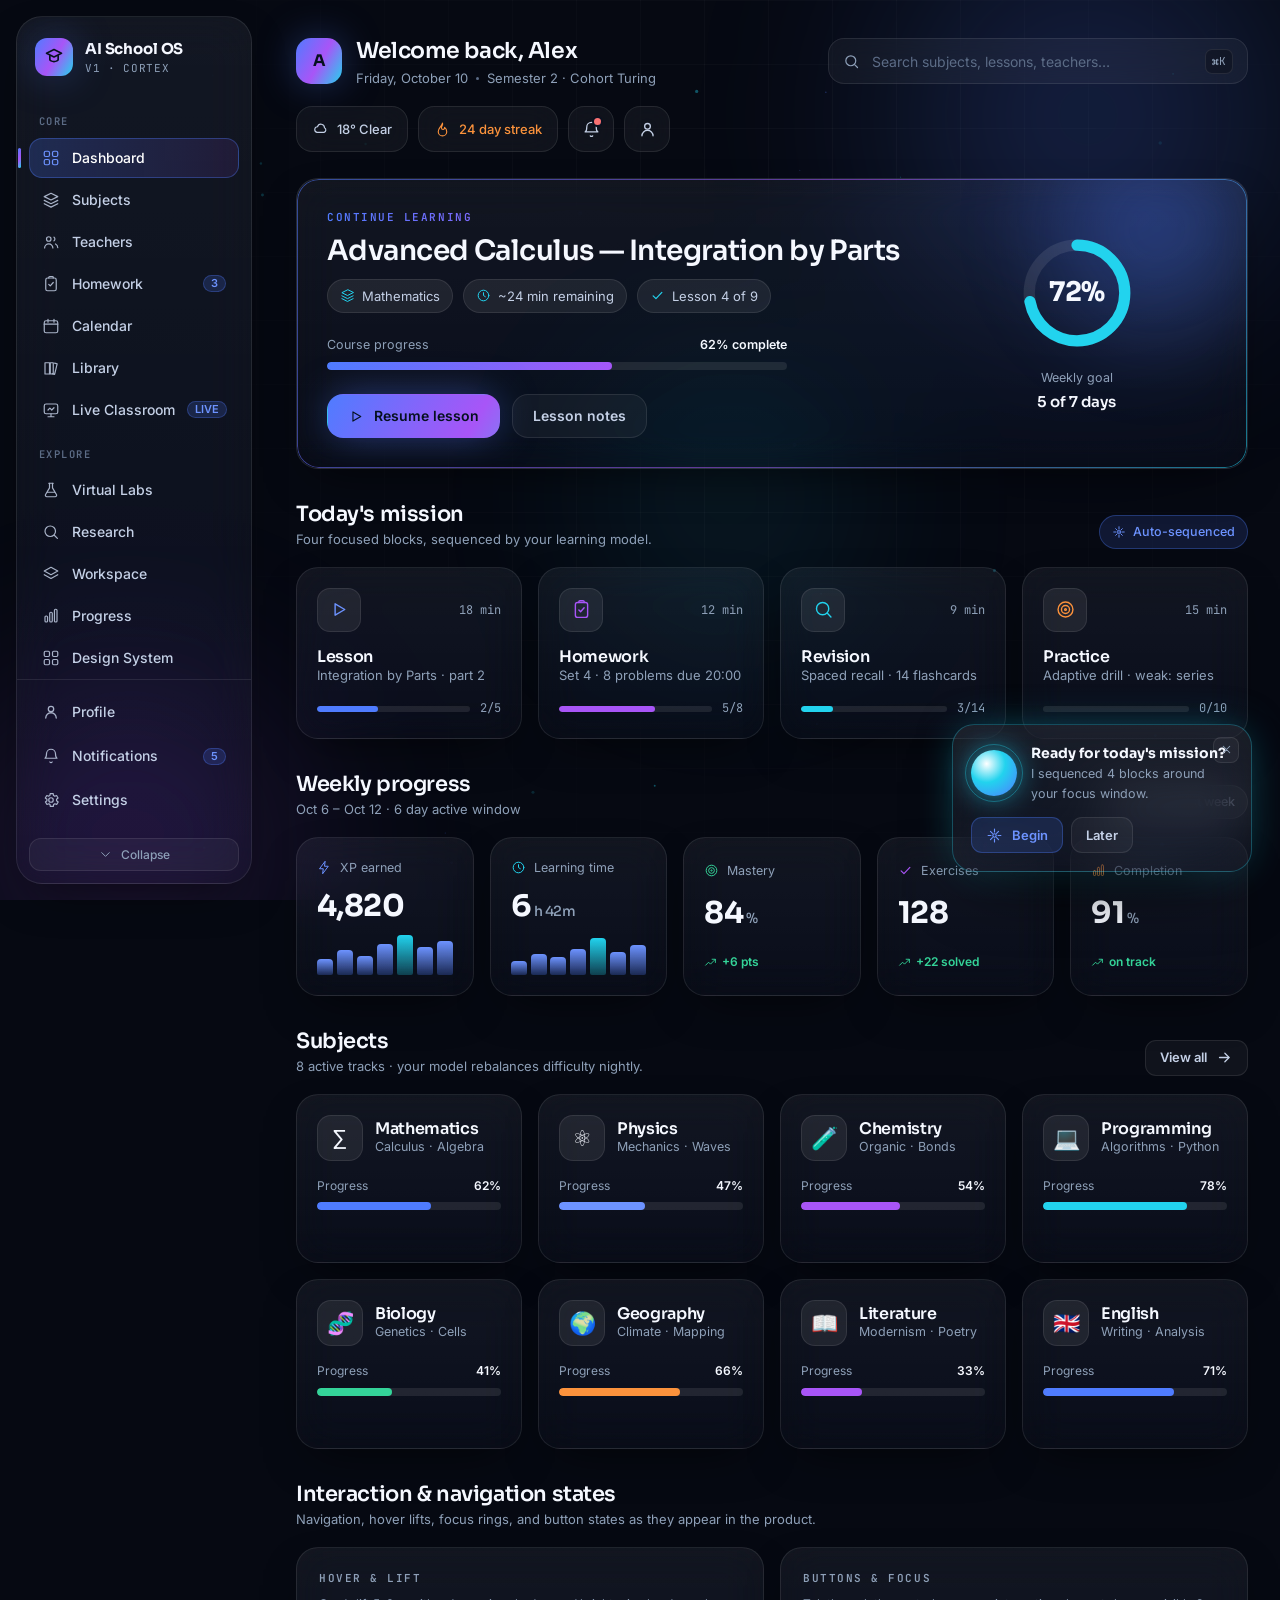
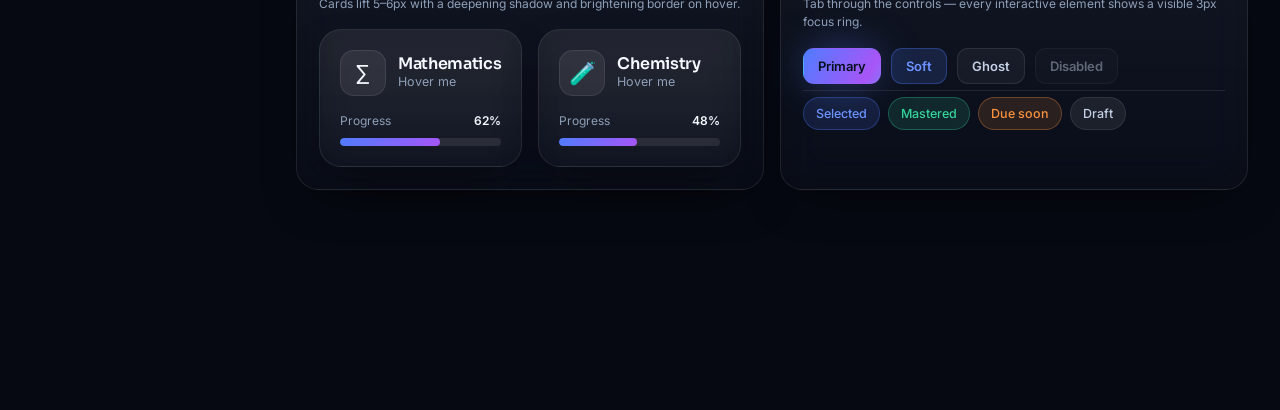
==== index.html @ 29e7c8a1 "Initial commit" ====
<!doctype html>
<html lang="en">
<head>
<meta charset="utf-8" />
<meta name="viewport" content="width=device-width, initial-scale=1, viewport-fit=cover" />
<title>AI School OS</title>
<meta name="description" content="AI School OS — an AI-native educational operating system. First-impression dashboard concept." />
<link rel="preconnect" href="https://fonts.googleapis.com" />
<link rel="preconnect" href="https://fonts.gstatic.com" crossorigin />
<link href="https://fonts.googleapis.com/css2?family=Sora:wght@300;400;500;600;700;800&family=Inter:wght@400;500;600;700&family=JetBrains+Mono:wght@500;600&display=swap" rel="stylesheet" />
<style>
/* ============================================================
   OD-LAYOUT-PRIMITIVES v1 — structure only: display, flex/grid, overflow, wrapping, ratio.
   Put this @layer first; product CSS outside the layer always wins.
   ============================================================ */
@layer od-layout {
  :where(.od-stack,.od-row,.od-row-top,.od-cluster,.od-grid,.od-field,.od-stat,.od-cell,.od-tile) > :where(*) { min-width: 0; }

  .od-stack   { display: flex; flex-direction: column; gap: var(--od-gap, 8px); }
  .od-row     { display: flex; align-items: center; gap: var(--od-gap, 8px); }
  .od-row-top { display: flex; align-items: flex-start; gap: var(--od-gap, 8px); }
  .od-cluster { display: flex; flex-wrap: wrap; align-items: center; gap: var(--od-gap, 8px); }
  .od-fill    { flex: 1 1 0; min-width: 0; }
  .od-fixed   { flex: none; }
  .od-grid    { display: grid; gap: var(--od-gap, 12px); grid-template-columns: repeat(var(--od-cols, 3), minmax(0, 1fr)); }

  .od-stat, .od-field, .od-cell { display: grid; gap: var(--od-gap, 2px); }
  :where(.od-stat,.od-field,.od-cell) > :where(*) { display: block; }
  .od-tile { display: grid; grid-template-rows: auto 1fr; }
  :where(.od-tile) > :where(*) { display: block; }

  .od-media { display: block; width: 100%; height: auto; aspect-ratio: var(--od-ratio, auto); }
  .od-media-cover { object-fit: cover; }

  .od-truncate { display: block; max-width: 100%; overflow: hidden; white-space: nowrap; text-overflow: ellipsis; }
  .od-clamp-2, .od-clamp-3 { display: -webkit-box; -webkit-box-orient: vertical; overflow: hidden; overflow-wrap: anywhere; }
  .od-clamp-2 { -webkit-line-clamp: 2; }
  .od-clamp-3 { -webkit-line-clamp: 3; }
  .od-lines-2 { min-height: calc(2 * 1.4em); }
  .od-nowrap  { white-space: nowrap; }
  .od-keep    { word-break: keep-all; overflow-wrap: anywhere; }

  .od-screen { display: grid; grid-template-rows: auto minmax(0, 1fr) auto; height: 100%; }
  .od-scroll { overflow-y: auto; overscroll-behavior: contain; min-height: 0; }

  .od-rail { display: flex; gap: var(--od-gap, 8px); overflow-x: auto; scroll-snap-type: x proximity; scrollbar-width: none;
             padding-inline: var(--od-rail-pad, 16px); scroll-padding-inline: var(--od-rail-pad, 16px); }
  .od-rail::-webkit-scrollbar { display: none; }
  :where(.od-rail) > :where(*) { flex: none; scroll-snap-align: start; }
  :where(.od-rail) > :where(:last-child) { margin-inline-end: var(--od-rail-pad, 16px); }

  .od-spacer { flex: none; visibility: hidden; pointer-events: none; }
  .od-touch  { min-width: 44px; min-height: 44px; }
}
/* /OD-LAYOUT-PRIMITIVES v1 */

/* ============================================================
   AI School OS — design tokens
   ============================================================ */
:root {
  --bg: #060912;
  --bg-2: #0a1120;
  --bg-3: #0e1730;

  --glass: rgba(255,255,255,0.045);
  --glass-2: rgba(255,255,255,0.07);
  --glass-3: rgba(255,255,255,0.10);
  --border: rgba(255,255,255,0.09);
  --border-strong: rgba(255,255,255,0.16);

  --primary: #4F7CFF;
  --primary-soft: #6D93FF;
  --secondary: #A855F7;
  --accent: #22D3EE;
  --success: #34D399;
  --warning: #FB923C;
  --danger: #F87171;

  --text: #F5F8FF;
  --fg-2: #C4D0E6;
  --muted: #8EA0B8;
  --faint: #5C6C86;

  --font-display: "Sora", "Inter", system-ui, sans-serif;
  --font-body: "Inter", system-ui, -apple-system, "Segoe UI", sans-serif;
  --font-mono: "JetBrains Mono", ui-monospace, "SFMono-Regular", Menlo, monospace;

  --t-xs: 12px;
  --t-sm: 13px;
  --t-base: 15px;
  --t-md: 17px;
  --t-lg: 21px;
  --t-xl: 28px;
  --t-2xl: 38px;
  --t-3xl: 52px;

  --sp-1: 4px;  --sp-2: 8px;  --sp-3: 12px; --sp-4: 16px;
  --sp-5: 20px; --sp-6: 24px; --sp-8: 32px; --sp-12: 48px;

  --r-sm: 10px;
  --r-md: 16px;
  --r-lg: 22px;
  --r-xl: 26px;
  --r-pill: 9999px;

  --shadow-soft: 0 18px 48px -20px rgba(0,0,0,0.7);
  --shadow-lift: 0 30px 70px -28px rgba(0,0,0,0.85);
  --ring-focus: 0 0 0 3px rgba(79,124,255,0.42);
  --glow-primary: 0 0 40px -6px rgba(79,124,255,0.55);
  --glow-accent: 0 0 34px -6px rgba(34,211,238,0.5);

  --motion-fast: 140ms;
  --motion-base: 240ms;
  --motion-slow: 380ms;
  --ease: cubic-bezier(0.2, 0, 0, 1);

  --sidebar-w: 264px;
  --gutter: 32px;

  --grad-brand: linear-gradient(120deg, var(--primary) 0%, var(--secondary) 52%, var(--accent) 100%);
}

*, *::before, *::after { box-sizing: border-box; }
html { -webkit-text-size-adjust: 100%; }
body {
  margin: 0;
  min-height: 100vh;
  background: var(--bg);
  color: var(--text);
  font-family: var(--font-body);
  font-size: var(--t-base);
  line-height: 1.55;
  -webkit-font-smoothing: antialiased;
  text-rendering: optimizeLegibility;
  overflow-x: hidden;
}
h1, h2, h3, h4, p { margin: 0; }
h1, h2, h3, h4 { font-family: var(--font-display); line-height: 1.08; letter-spacing: -0.02em; font-weight: 600; }
button { font-family: inherit; }
a { color: inherit; }
img { max-width: 100%; }
:focus-visible { outline: none; box-shadow: var(--ring-focus); border-radius: 12px; }

/* ---------- atmosphere ---------- */
.atmos { position: fixed; inset: 0; z-index: 0; pointer-events: none; overflow: hidden; }
.atmos .blob { position: absolute; border-radius: 50%; filter: blur(90px); opacity: 0.5; }
.blob.b1 { width: 46vw; height: 46vw; top: -14vw; right: -8vw; background: radial-gradient(circle, rgba(79,124,255,0.55), transparent 68%); animation: drift1 26s ease-in-out infinite; }
.blob.b2 { width: 40vw; height: 40vw; bottom: -16vw; left: -10vw; background: radial-gradient(circle, rgba(168,85,247,0.42), transparent 68%); animation: drift2 32s ease-in-out infinite; }
.blob.b3 { width: 30vw; height: 30vw; top: 34%; left: 42%; background: radial-gradient(circle, rgba(34,211,238,0.28), transparent 70%); animation: drift1 38s ease-in-out infinite reverse; }
.atmos .grid-fade {
  position: absolute; inset: 0;
  background-image: linear-gradient(rgba(255,255,255,0.035) 1px, transparent 1px), linear-gradient(90deg, rgba(255,255,255,0.035) 1px, transparent 1px);
  background-size: 64px 64px;
  mask-image: radial-gradient(circle at 60% 30%, #000 0%, transparent 72%);
  -webkit-mask-image: radial-gradient(circle at 60% 30%, #000 0%, transparent 72%);
}
#particles { position: fixed; inset: 0; z-index: 0; pointer-events: none; }
@keyframes drift1 { 0%,100% { transform: translate3d(0,0,0) scale(1); } 50% { transform: translate3d(-3%, 4%, 0) scale(1.08); } }
@keyframes drift2 { 0%,100% { transform: translate3d(0,0,0) scale(1); } 50% { transform: translate3d(4%, -3%, 0) scale(1.1); } }

/* ---------- app shell ---------- */
.app { position: relative; z-index: 1; display: grid; grid-template-columns: var(--sidebar-w) minmax(0, 1fr); min-height: 100vh; }

.sidebar { position: sticky; top: 0; height: 100vh; padding: 16px 12px 16px 16px; display: flex; }
.side-card {
  flex: 1; display: flex; flex-direction: column;
  background: linear-gradient(180deg, rgba(255,255,255,0.06), rgba(255,255,255,0.022));
  border: 1px solid var(--border); border-radius: var(--r-xl);
  backdrop-filter: blur(22px) saturate(150%); -webkit-backdrop-filter: blur(22px) saturate(150%);
  box-shadow: var(--shadow-soft); overflow: hidden;
}
.brand { display: flex; align-items: center; gap: 12px; padding: 20px 18px 16px; }
.brand .mark {
  width: 38px; height: 38px; border-radius: 12px; flex: none; position: relative;
  background: var(--grad-brand); box-shadow: var(--glow-primary);
  display: grid; place-items: center; color: #06111f;
}
.brand .mark svg { width: 20px; height: 20px; }
.brand .id { min-width: 0; }
.brand .id b { display: block; font-family: var(--font-display); font-size: 15px; font-weight: 700; letter-spacing: -0.01em; }
.brand .id span { display: block; font-size: 11px; color: var(--muted); font-family: var(--font-mono); letter-spacing: 0.06em; text-transform: uppercase; }

.nav { flex: 1; overflow-y: auto; padding: 6px 12px 12px; }
.nav-label { font-size: 10.5px; letter-spacing: 0.14em; text-transform: uppercase; color: var(--faint); font-weight: 600; padding: 14px 10px 8px; font-family: var(--font-mono); }
.nav-item {
  display: flex; align-items: center; gap: 12px; width: 100%; text-align: left;
  padding: 10px 12px; margin-bottom: 2px; border: 1px solid transparent; border-radius: 13px;
  background: transparent; color: var(--fg-2); font: 500 14px/1 var(--font-body); cursor: pointer;
  transition: background var(--motion-fast) var(--ease), color var(--motion-fast) var(--ease), border-color var(--motion-fast) var(--ease), transform var(--motion-fast) var(--ease);
  position: relative;
}
.nav-item svg { width: 18px; height: 18px; flex: none; opacity: 0.85; }
.nav-item .txt { flex: 1; white-space: nowrap; }
.nav-item .badge { font-size: 11px; font-weight: 600; padding: 2px 7px; border-radius: 999px; background: rgba(79,124,255,0.18); color: var(--primary-soft); border: 1px solid rgba(79,124,255,0.3); }
.nav-item:hover { background: var(--glass-2); color: var(--text); }
.nav-item:active { transform: translateY(1px); }
.nav-item[aria-current="page"] {
  background: linear-gradient(90deg, rgba(79,124,255,0.22), rgba(168,85,247,0.10));
  border-color: rgba(79,124,255,0.35); color: #fff;
}
.nav-item[aria-current="page"] svg { opacity: 1; color: var(--primary-soft); }
.nav-item[aria-current="page"]::before {
  content: ""; position: absolute; left: -12px; top: 50%; transform: translateY(-50%);
  width: 3px; height: 20px; border-radius: 999px; background: var(--grad-brand); box-shadow: var(--glow-primary);
}
.nav-foot { border-top: 1px solid var(--border); padding: 12px; display: grid; gap: 2px; }
.collapse-btn {
  margin: 4px 12px 12px; display: flex; align-items: center; justify-content: center; gap: 8px;
  padding: 8px; border-radius: 12px; border: 1px solid var(--border); background: var(--glass); color: var(--muted);
  font: 500 12px var(--font-body); cursor: pointer; transition: all var(--motion-fast) var(--ease);
}
.collapse-btn:hover { color: var(--text); border-color: var(--border-strong); }
.collapse-btn svg { width: 15px; height: 15px; transition: transform var(--motion-base) var(--ease); }

/* ---------- main ---------- */
.main { min-width: 0; padding: 20px var(--gutter) 220px; }
.topbar {
  display: flex; align-items: center; gap: 18px; flex-wrap: wrap;
  padding: 14px 0 26px;
}
.topbar .lead { min-width: 0; flex: 1 1 320px; display: flex; align-items: center; gap: 14px; }
.menu-btn { display: none; }
.greet-avatar {
  width: 46px; height: 46px; border-radius: 15px; flex: none; display: grid; place-items: center;
  background: var(--grad-brand); color: #06111f; font-family: var(--font-display); font-weight: 700; font-size: 16px;
  box-shadow: var(--glow-primary);
}
.greet .hi { font-family: var(--font-display); font-size: 22px; font-weight: 600; letter-spacing: -0.02em; }
.greet .sub { color: var(--muted); font-size: 13px; display: flex; align-items: center; gap: 8px; flex-wrap: wrap; }
.greet .sub .dot { width: 3px; height: 3px; border-radius: 50%; background: var(--faint); }

.search {
  flex: 1 1 260px; max-width: 420px; display: flex; align-items: center; gap: 10px;
  padding: 0 14px; height: 46px; border-radius: var(--r-md);
  background: var(--glass); border: 1px solid var(--border);
  backdrop-filter: blur(16px); -webkit-backdrop-filter: blur(16px);
  transition: border-color var(--motion-fast) var(--ease), box-shadow var(--motion-fast) var(--ease), background var(--motion-fast) var(--ease);
}
.search:focus-within { border-color: rgba(79,124,255,0.55); box-shadow: 0 0 0 4px rgba(79,124,255,0.16); background: var(--glass-2); }
.search svg { width: 17px; height: 17px; color: var(--muted); flex: none; }
.search input { flex: 1; min-width: 0; border: 0; background: transparent; color: var(--text); font: 400 14px var(--font-body); outline: none; }
.search input::placeholder { color: var(--faint); }
.search .kbd { font-family: var(--font-mono); font-size: 11px; color: var(--muted); padding: 3px 6px; border: 1px solid var(--border); border-radius: 7px; background: rgba(0,0,0,0.25); flex: none; }

.top-actions { display: flex; align-items: center; gap: 10px; }
.pill {
  display: inline-flex; align-items: center; gap: 8px; height: 46px; padding: 0 15px;
  border-radius: var(--r-md); background: var(--glass); border: 1px solid var(--border);
  backdrop-filter: blur(16px); -webkit-backdrop-filter: blur(16px); color: var(--fg-2); font-size: 13px; font-weight: 500;
}
.pill svg { width: 17px; height: 17px; }
.pill.streak { color: var(--warning); }
.pill.streak svg { color: var(--warning); }
.ico-btn {
  width: 46px; height: 46px; border-radius: var(--r-md); border: 1px solid var(--border); background: var(--glass);
  color: var(--fg-2); display: grid; place-items: center; cursor: pointer; position: relative;
  backdrop-filter: blur(16px); -webkit-backdrop-filter: blur(16px);
  transition: all var(--motion-fast) var(--ease);
}
.ico-btn svg { width: 19px; height: 19px; }
.ico-btn:hover { color: var(--text); border-color: var(--border-strong); transform: translateY(-1px); }
.ico-btn .dot-badge { position: absolute; top: 11px; right: 12px; width: 7px; height: 7px; border-radius: 50%; background: var(--danger); box-shadow: 0 0 0 2px var(--bg-2); }

@media (max-width: 1180px) {
  .pill.weather, .pill.date { display: none; }
}

/* ---------- buttons ---------- */
.btn {
  display: inline-flex; align-items: center; justify-content: center; gap: 9px;
  min-height: 44px; padding: 0 20px; border-radius: var(--r-md); border: 1px solid transparent;
  font: 600 14px/1 var(--font-body); color: inherit; cursor: pointer; text-decoration: none; white-space: nowrap;
  transition: background var(--motion-fast) var(--ease), border-color var(--motion-fast) var(--ease), color var(--motion-fast) var(--ease), transform var(--motion-fast) var(--ease), box-shadow var(--motion-base) var(--ease);
}
.btn svg { width: 17px; height: 17px; }
.btn:active { transform: translateY(1px); }
.btn-primary { background: var(--grad-brand); color: #05101f; box-shadow: var(--glow-primary); background-size: 160% 160%; }
.btn-primary:hover { transform: translateY(-2px); box-shadow: 0 0 50px -4px rgba(79,124,255,0.7); }
.btn-ghost { background: var(--glass); border-color: var(--border); color: var(--fg-2); }
.btn-ghost:hover { color: var(--text); border-color: var(--border-strong); transform: translateY(-2px); }
.btn-soft { background: rgba(79,124,255,0.16); color: var(--primary-soft); border-color: rgba(79,124,255,0.32); }
.btn-soft:hover { background: rgba(79,124,255,0.24); transform: translateY(-2px); }
.btn-sm { min-height: 36px; padding: 0 14px; font-size: 13px; border-radius: 11px; }
.btn-block { width: 100%; }

/* ---------- cards / glass ---------- */
.card {
  position: relative; background: linear-gradient(180deg, rgba(255,255,255,0.055), rgba(255,255,255,0.02));
  border: 1px solid var(--border); border-radius: var(--r-lg);
  backdrop-filter: blur(20px) saturate(140%); -webkit-backdrop-filter: blur(20px) saturate(140%);
  box-shadow: var(--shadow-soft);
}
.card.pad { padding: 22px; }
.section { margin-top: 34px; }
.section-head { display: flex; align-items: flex-end; justify-content: space-between; gap: 16px; margin-bottom: 18px; flex-wrap: wrap; }
.section-head h2 { font-size: var(--t-lg); }
.section-head p { color: var(--muted); font-size: 13px; margin-top: 3px; }
.section-head .right { display: flex; align-items: center; gap: 10px; }
.eyebrow { font-family: var(--font-mono); font-size: 11px; letter-spacing: 0.14em; text-transform: uppercase; color: var(--muted); font-weight: 600; }
.eyebrow.grad { background: var(--grad-brand); -webkit-background-clip: text; background-clip: text; color: transparent; }

/* reveal */
.reveal { opacity: 0; animation: riseIn var(--motion-slow) var(--ease) both; animation-delay: calc(var(--i, 0) * 45ms); }
@keyframes riseIn { from { opacity: 0; transform: translateY(16px); } to { opacity: 1; transform: none; } }
.view { display: none; }
.view.active { display: block; }

/* ---------- hero ---------- */
.hero { position: relative; overflow: hidden; padding: 30px; display: grid; grid-template-columns: minmax(0,1.35fr) minmax(240px,0.65fr); gap: 28px; align-items: center; }
.hero::before {
  content: ""; position: absolute; inset: 0; border-radius: inherit; padding: 1px;
  background: var(--grad-brand);
  -webkit-mask: linear-gradient(#000 0 0) content-box, linear-gradient(#000 0 0);
  -webkit-mask-composite: xor; mask-composite: exclude;
  opacity: 0.55; pointer-events: none;
}
.hero::after {
  content: ""; position: absolute; width: 340px; height: 340px; right: -80px; top: -120px; border-radius: 50%;
  background: radial-gradient(circle, rgba(79,124,255,0.35), transparent 66%);
  filter: blur(30px); animation: breathe 6s ease-in-out infinite; pointer-events: none;
}
@keyframes breathe { 0%,100% { opacity: 0.7; transform: scale(1); } 50% { opacity: 1; transform: scale(1.08); } }
.hero .body { position: relative; z-index: 1; }
.hero h1 { font-size: var(--t-xl); margin-top: 10px; }
.hero .meta { display: flex; align-items: center; gap: 10px; flex-wrap: wrap; margin-top: 12px; color: var(--fg-2); font-size: 14px; }
.hero .meta .chip { display: inline-flex; align-items: center; gap: 7px; padding: 6px 12px; border-radius: 999px; background: var(--glass-2); border: 1px solid var(--border); font-size: 13px; }
.hero .meta .chip svg { width: 15px; height: 15px; color: var(--accent); }
.hero .progress-wrap { margin-top: 22px; max-width: 460px; }
.hero .progress-top { display: flex; justify-content: space-between; font-size: 12.5px; color: var(--muted); margin-bottom: 8px; }
.hero .progress-top b { color: var(--text); font-weight: 600; }
.hero .cta { margin-top: 24px; display: flex; gap: 12px; flex-wrap: wrap; }
.hero .ring-side { position: relative; z-index: 1; display: flex; flex-direction: column; align-items: center; gap: 16px; text-align: center; }
.hero .ring-side .cap { color: var(--muted); font-size: 12.5px; }

.bar { height: 8px; border-radius: 999px; background: rgba(255,255,255,0.09); overflow: hidden; }
.bar > i { display: block; height: 100%; width: 0; border-radius: inherit; background: var(--grad-brand); background-size: 200% 100%; transition: width 1.1s var(--ease); animation: shimmer 3.2s linear infinite; }
@keyframes shimmer { 0% { background-position: 0% 0; } 100% { background-position: 200% 0; } }

.ring-wrap { position: relative; width: 118px; height: 118px; }
.ring-wrap .ring-val { position: absolute; inset: 0; display: grid; place-items: center; }
.ring-wrap .ring-val b { font-family: var(--font-display); font-size: 27px; font-weight: 700; letter-spacing: -0.02em; }
.ring { width: 100%; height: 100%; transform: rotate(-90deg); }
.ring circle { fill: none; stroke-width: 4; }
.ring .track { stroke: rgba(255,255,255,0.09); }
.ring .fill { stroke: var(--c, var(--primary)); stroke-linecap: round; stroke-dasharray: 106.81; stroke-dashoffset: 106.81; transition: stroke-dashoffset 1.2s var(--ease); }

/* ---------- mission ---------- */
.mission-grid { display: grid; grid-template-columns: repeat(4, minmax(0,1fr)); gap: 16px; }
.mission { padding: 20px; display: grid; gap: 14px; transition: transform var(--motion-base) var(--ease), border-color var(--motion-base) var(--ease), box-shadow var(--motion-base) var(--ease); }
.mission:hover { transform: translateY(-5px); border-color: var(--border-strong); box-shadow: var(--shadow-lift); }
.mission .top { display: flex; align-items: center; justify-content: space-between; }
.mission .icon { width: 44px; height: 44px; border-radius: 13px; display: grid; place-items: center; background: var(--glass-2); border: 1px solid var(--border); }
.mission .icon svg { width: 21px; height: 21px; }
.mission h3 { font-size: 16px; margin-top: 2px; }
.mission .desc { color: var(--muted); font-size: 13px; }
.mission .foot { display: flex; align-items: center; justify-content: space-between; gap: 10px; }
.mini-bar { flex: 1; height: 6px; border-radius: 999px; background: rgba(255,255,255,0.09); overflow: hidden; }
.mini-bar > i { display: block; height: 100%; width: 0; border-radius: inherit; background: var(--c, var(--primary)); transition: width 1s var(--ease); }
.mission .stat-num { font-family: var(--font-mono); font-size: 12px; color: var(--muted); }
.tone-primary { color: var(--primary-soft); } .tone-secondary { color: var(--secondary); }
.tone-accent { color: var(--accent); } .tone-success { color: var(--success); }
.tone-warning { color: var(--warning); } .tone-danger { color: var(--danger); }

/* ---------- analytics ---------- */
.analytics-grid { display: grid; grid-template-columns: repeat(5, minmax(0,1fr)); gap: 16px; }
.metric { padding: 20px; display: grid; gap: 14px; transition: transform var(--motion-base) var(--ease), border-color var(--motion-base) var(--ease); }
.metric:hover { transform: translateY(-4px); border-color: var(--border-strong); }
.metric .label { display: flex; align-items: center; gap: 8px; color: var(--muted); font-size: 12.5px; }
.metric .label svg { width: 15px; height: 15px; }
.metric .big { font-family: var(--font-display); font-size: 30px; font-weight: 700; letter-spacing: -0.02em; line-height: 1; }
.metric .big small { font-size: 14px; color: var(--muted); font-weight: 500; margin-left: 3px; }
.metric .delta { display: inline-flex; align-items: center; gap: 5px; font-size: 12px; font-weight: 600; }
.metric .delta.up { color: var(--success); } .metric .delta.down { color: var(--danger); }
.metric .delta svg { width: 13px; height: 13px; }
.metric .chart { height: 40px; display: flex; align-items: flex-end; }
.mini-bars { display: flex; align-items: flex-end; gap: 4px; height: 100%; width: 100%; }
.mini-bars i { flex: 1; border-radius: 4px 4px 2px 2px; height: calc(var(--h) * 1%); background: linear-gradient(180deg, var(--primary-soft), rgba(79,124,255,0.25)); transform-origin: bottom; animation: grow .8s var(--ease) both; animation-delay: calc(var(--i,0) * 55ms + 200ms); }
.mini-bars i.hot { background: linear-gradient(180deg, var(--accent), rgba(34,211,238,0.25)); }
@keyframes grow { from { transform: scaleY(0.06); opacity: 0; } to { transform: scaleY(1); opacity: 1; } }

/* ---------- subjects ---------- */
.subject-grid { display: grid; grid-template-columns: repeat(4, minmax(0,1fr)); gap: 16px; }
.subject { padding: 20px; display: grid; gap: 16px; transition: transform var(--motion-base) var(--ease), border-color var(--motion-base) var(--ease), box-shadow var(--motion-base) var(--ease); }
.subject:hover { transform: translateY(-6px); border-color: var(--border-strong); box-shadow: var(--shadow-lift); }
.subject .head { display: flex; align-items: center; gap: 12px; }
.subject .emoji { width: 46px; height: 46px; border-radius: 14px; display: grid; place-items: center; font-size: 22px; background: var(--glass-2); border: 1px solid var(--border); flex: none; }
.subject h3 { font-size: 16px; }
.subject .subject-sub { color: var(--muted); font-size: 12.5px; }
.subject .pct { display: flex; justify-content: space-between; font-size: 12px; color: var(--muted); margin-bottom: 7px; }
.subject .pct b { color: var(--text); font-weight: 600; }
.subject .go { display: inline-flex; align-items: center; gap: 6px; font-size: 13px; font-weight: 600; color: var(--primary-soft); background: none; border: 0; padding: 0; cursor: pointer; opacity: 0; transform: translateX(-4px); transition: opacity var(--motion-base) var(--ease), transform var(--motion-base) var(--ease); }
.subject:hover .go, .subject:focus-within .go { opacity: 1; transform: none; }
.subject .go svg { width: 15px; height: 15px; }
@media (hover: none) { .subject .go { opacity: 1; transform: none; } }

/* ---------- companion ---------- */
.companion {
  position: fixed; right: 28px; bottom: 28px; z-index: 40; width: 300px;
  padding: 18px; border-radius: var(--r-lg);
  background: linear-gradient(180deg, rgba(255,255,255,0.09), rgba(255,255,255,0.03));
  border: 1px solid rgba(34,211,238,0.3);
  backdrop-filter: blur(24px) saturate(160%); -webkit-backdrop-filter: blur(24px) saturate(160%);
  box-shadow: var(--shadow-lift), 0 0 44px -12px rgba(34,211,238,0.5);
  animation: riseIn var(--motion-slow) var(--ease) 400ms both;
}
.companion .row { display: flex; align-items: center; gap: 14px; }
.orb { width: 46px; height: 46px; border-radius: 50%; flex: none; position: relative; background: radial-gradient(circle at 34% 30%, #fff, var(--accent) 42%, var(--primary) 100%); box-shadow: 0 0 28px rgba(34,211,238,0.7); animation: breathe 4.4s ease-in-out infinite; }
.orb::after { content: ""; position: absolute; inset: -6px; border-radius: 50%; border: 1px solid rgba(34,211,238,0.35); animation: ping 3s ease-out infinite; }
@keyframes ping { 0% { transform: scale(0.85); opacity: 0.9; } 100% { transform: scale(1.35); opacity: 0; } }
.companion .msg { min-width: 0; }
.companion .msg b { display: block; font-family: var(--font-display); font-size: 14px; }
.companion .msg span { display: block; color: var(--muted); font-size: 12.5px; }
.companion .actions { margin-top: 14px; display: flex; gap: 8px; }
.companion .close { position: absolute; top: 12px; right: 12px; width: 26px; height: 26px; border-radius: 8px; border: 1px solid var(--border); background: var(--glass); color: var(--muted); display: grid; place-items: center; cursor: pointer; }
.companion .close svg { width: 13px; height: 13px; }
.companion .close:hover { color: var(--text); }
.companion.hide { opacity: 0; transform: translateY(12px); pointer-events: none; transition: all var(--motion-base) var(--ease); }

/* ---------- design system view ---------- */
.ds-swatches { display: grid; grid-template-columns: repeat(auto-fill, minmax(140px,1fr)); gap: 12px; }
.swatch { border-radius: var(--r-md); border: 1px solid var(--border); overflow: hidden; background: var(--glass); }
.swatch .chipd { height: 62px; }
.swatch .meta { padding: 10px 12px; }
.swatch .meta b { display: block; font-size: 13px; }
.swatch .meta span { font-family: var(--font-mono); font-size: 11.5px; color: var(--muted); }
.type-row { display: flex; align-items: baseline; justify-content: space-between; gap: 18px; padding: 14px 0; border-bottom: 1px solid var(--border); }
.type-row .sample { font-family: var(--font-display); font-weight: 600; letter-spacing: -0.02em; }
.type-row .tag { font-family: var(--font-mono); font-size: 11.5px; color: var(--muted); flex: none; }
.ds-blocks { display: grid; grid-template-columns: repeat(auto-fit, minmax(280px,1fr)); gap: 16px; }
.stack-6 { display: grid; gap: 12px; }
.row-8 { display: flex; flex-wrap: wrap; gap: 10px; align-items: center; }
.ds-field { display: grid; gap: 7px; }
.ds-field label { font-size: 13px; font-weight: 600; color: var(--fg-2); }
.ds-input { height: 46px; padding: 0 14px; border-radius: var(--r-sm); background: rgba(0,0,0,0.28); border: 1px solid var(--border); color: var(--text); font: 400 14px var(--font-body); width: 100%; transition: border-color var(--motion-fast) var(--ease), box-shadow var(--motion-fast) var(--ease); }
.ds-input::placeholder { color: var(--faint); }
.ds-input:focus { outline: none; border-color: rgba(79,124,255,0.6); box-shadow: 0 0 0 4px rgba(79,124,255,0.16); }
.tag-row { display: flex; flex-wrap: wrap; gap: 8px; }
.tag { display: inline-flex; align-items: center; gap: 7px; padding: 6px 12px; border-radius: 999px; font-size: 12.5px; font-weight: 500; background: var(--glass-2); border: 1px solid var(--border); color: var(--fg-2); }
.tag.color { color: var(--primary-soft); border-color: rgba(79,124,255,0.32); background: rgba(79,124,255,0.14); }
.tag.ok { color: var(--success); border-color: rgba(52,211,153,0.32); background: rgba(52,211,153,0.12); }
.tag.warn { color: var(--warning); border-color: rgba(251,146,60,0.32); background: rgba(251,146,60,0.12); }
.hr { height: 1px; background: var(--border); margin: 6px 0; }
.state-demo { display: grid; gap: 10px; }
.hint { color: var(--muted); font-size: 12px; }

/* ---------- responsive ---------- */
@media (max-width: 1200px) {
  .mission-grid { grid-template-columns: repeat(2, minmax(0,1fr)); }
  .analytics-grid { grid-template-columns: repeat(3, minmax(0,1fr)); }
  .subject-grid { grid-template-columns: repeat(3, minmax(0,1fr)); }
}
@media (max-width: 1024px) {
  :root { --sidebar-w: 84px; --gutter: 24px; }
  .sidebar { padding: 14px 10px 14px 12px; }
  .brand { justify-content: center; padding: 18px 8px 14px; }
  .brand .id, .nav-label, .nav-item .txt, .collapse-btn .lbl { display: none; }
  .nav-item { justify-content: center; padding: 12px; }
  .nav-item .badge { display: none; }
  .nav-item[aria-current="page"]::before { left: -6px; }
  .collapse-btn svg { transform: rotate(180deg); }
  .hero { grid-template-columns: 1fr; }
  .hero .ring-side { flex-direction: row; justify-content: flex-start; text-align: left; gap: 22px; }
}
@media (max-width: 760px) {
  :root { --gutter: 18px; }
  .app { grid-template-columns: 1fr; }
  .sidebar { position: fixed; z-index: 60; width: 280px; padding: 14px; transform: translateX(-104%); transition: transform var(--motion-base) var(--ease); }
  .sidebar.open { transform: none; }
  .brand { justify-content: flex-start; padding: 18px 14px 14px; }
  .brand .id { display: block; }
  .nav-label { display: block; }
  .nav-item { justify-content: flex-start; padding: 11px 12px; }
  .nav-item .txt { display: block; }
  .nav-item .badge { display: inline-block; }
  .collapse-btn { display: none; }
  .menu-btn { display: grid; place-items: center; width: 44px; height: 44px; border-radius: 13px; border: 1px solid var(--border); background: var(--glass); color: var(--text); flex: none; }
  .menu-btn svg { width: 20px; height: 20px; }
  .topbar { padding-bottom: 20px; }
  .search { order: 3; flex-basis: 100%; max-width: none; }
  .top-actions .pill { display: none; }
  .mission-grid, .analytics-grid, .subject-grid { grid-template-columns: repeat(2, minmax(0,1fr)); }
  .hero { padding: 22px; }
  .main { padding-bottom: 150px; }
  .companion { right: 14px; left: 14px; bottom: 84px; width: auto; }
  .backdrop { position: fixed; inset: 0; z-index: 50; background: rgba(3,6,14,0.6); backdrop-filter: blur(3px); opacity: 0; pointer-events: none; transition: opacity var(--motion-base) var(--ease); }
  .backdrop.show { opacity: 1; pointer-events: auto; }
}
@media (min-width: 761px) { .backdrop { display: none; } }
@media (max-width: 520px) {
  .mission-grid, .analytics-grid, .subject-grid { grid-template-columns: 1fr; }
  .greet .hi { font-size: 19px; }
  .metric .big { font-size: 26px; }
}

/* mobile bottom nav */
.bottom-nav { display: none; }
@media (max-width: 760px) {
  .bottom-nav {
    display: flex; position: fixed; left: 12px; right: 12px; bottom: 12px; z-index: 55;
    padding: 8px; border-radius: 20px; gap: 4px;
    background: linear-gradient(180deg, rgba(255,255,255,0.09), rgba(255,255,255,0.03));
    border: 1px solid var(--border); backdrop-filter: blur(24px) saturate(160%); -webkit-backdrop-filter: blur(24px) saturate(160%);
    box-shadow: var(--shadow-lift);
  }
  .bottom-nav button { flex: 1; display: grid; gap: 4px; place-items: center; padding: 8px 4px; border: 0; background: transparent; color: var(--muted); border-radius: 13px; cursor: pointer; font-size: 10.5px; }
  .bottom-nav button svg { width: 20px; height: 20px; }
  .bottom-nav button[aria-current="page"] { color: var(--text); background: var(--glass-2); }
}

@media (prefers-reduced-motion: reduce) {
  *, *::before, *::after { animation-duration: 0.001ms !important; animation-iteration-count: 1 !important; transition-duration: 0.001ms !important; }
  .reveal { opacity: 1; }
  .blob, .orb, .orb::after, .hero::after, .bar > i { animation: none !important; }
  #particles { display: none; }
}

/* ============================================================
   Extension — Subject · Classroom Transition · Live Classroom · Workspace
   Continues the existing token + component language. Additive only.
   ============================================================ */

/* shared: teacher presence icon (circular glyph, never a face) */
.teacher-ico { width:28px; height:28px; border-radius:50%; flex:none; display:grid; place-items:center;
  background:linear-gradient(150deg, rgba(79,124,255,0.55), rgba(168,85,247,0.5)); border:1px solid var(--border-strong); color:#fff; }
.teacher-ico svg { width:16px; height:16px; }
.teacher-ico.sm { width:22px; height:22px; } .teacher-ico.sm svg { width:12px; height:12px; }
.chip.teacher-chip { display:inline-flex; align-items:center; gap:9px; padding:5px 13px 5px 6px; border-radius:999px; background:var(--glass-2); border:1px solid var(--border); font-size:13px; color:var(--fg-2); }

/* ---------- SUBJECT PAGE ---------- */
.sub-hero { position:relative; overflow:hidden; padding:26px 28px; display:grid; grid-template-columns:auto minmax(0,1fr) auto; gap:26px; align-items:center; }
.sub-hero::before { content:""; position:absolute; inset:0; border-radius:inherit; padding:1px; background:var(--grad-brand);
  -webkit-mask:linear-gradient(#000 0 0) content-box, linear-gradient(#000 0 0); -webkit-mask-composite:xor; mask-composite:exclude; opacity:0.5; pointer-events:none; }
.sub-hero .glow { position:absolute; width:320px; height:320px; right:-70px; top:-130px; border-radius:50%; background:radial-gradient(circle, rgba(168,85,247,0.34), transparent 66%); filter:blur(30px); pointer-events:none; }
.sub-emoji { width:92px; height:92px; border-radius:26px; display:grid; place-items:center; font-size:46px; background:var(--glass-2); border:1px solid var(--border); box-shadow:var(--shadow-soft); flex:none; position:relative; z-index:1; }
.sub-id { position:relative; z-index:1; min-width:0; }
.sub-id h1 { font-size:var(--t-2xl); margin-top:6px; }
.sub-id .meta { display:flex; gap:10px; flex-wrap:wrap; margin-top:14px; }
.sub-id .meta .chip { display:inline-flex; align-items:center; gap:8px; padding:6px 12px; border-radius:999px; background:var(--glass-2); border:1px solid var(--border); font-size:13px; color:var(--fg-2); }
.sub-id .meta .chip svg { width:15px; height:15px; color:var(--accent); }
.sub-id .cta { margin-top:20px; display:flex; gap:12px; flex-wrap:wrap; }
.sub-ringring { position:relative; z-index:1; display:flex; flex-direction:column; align-items:center; gap:10px; }
.sub-ringring .cap { color:var(--muted); font-size:12.5px; }
.sub-stats { display:grid; grid-template-columns:repeat(4,minmax(0,1fr)); gap:16px; margin-top:18px; }
.mini-stat { padding:18px; display:grid; gap:8px; }
.mini-stat .l { color:var(--muted); font-size:12.5px; display:flex; align-items:center; gap:8px; }
.mini-stat .l svg { width:15px; height:15px; }
.mini-stat .v { font-family:var(--font-display); font-size:26px; font-weight:700; letter-spacing:-0.02em; line-height:1; }
.mini-stat .v small { font-size:13px; color:var(--muted); font-weight:500; margin-left:3px; }

.two-col { display:grid; grid-template-columns:minmax(0,1.55fr) minmax(0,1fr); gap:18px; align-items:start; }
.roadmap { display:grid; gap:12px; }
.chapter { display:grid; grid-template-columns:auto minmax(0,1fr) auto; gap:16px; align-items:center; padding:16px 18px; border-radius:var(--r-md); border:1px solid var(--border); background:var(--glass); transition:border-color var(--motion-base) var(--ease), transform var(--motion-base) var(--ease), background var(--motion-base) var(--ease); }
.chapter:hover { border-color:var(--border-strong); transform:translateX(3px); background:var(--glass-2); }
.chapter .no { width:40px; height:40px; border-radius:12px; display:grid; place-items:center; font-family:var(--font-mono); font-weight:600; font-size:14px; background:var(--glass-2); border:1px solid var(--border); }
.chapter.done .no { background:rgba(52,211,153,0.16); color:var(--success); border-color:rgba(52,211,153,0.34); }
.chapter.active .no { background:rgba(79,124,255,0.2); color:var(--primary-soft); border-color:rgba(79,124,255,0.42); }
.chapter.locked { opacity:0.5; }
.chapter.locked:hover { transform:none; }
.chapter h4 { font-size:15px; }
.chapter .cs { color:var(--muted); font-size:12.5px; margin-top:2px; }
.chapter .cp { margin-top:10px; }
.chapter .right { display:flex; align-items:center; gap:10px; }
.chapter .no svg { width:16px; height:16px; }

.lesson-list { display:grid; gap:2px; }
.lesson-row { display:grid; grid-template-columns:minmax(0,1fr) auto auto auto; gap:14px; align-items:center; padding:13px 6px; border-bottom:1px solid var(--border); font-size:13.5px; }
.lesson-row:last-child { border-bottom:0; }
.lesson-row .ln { min-width:0; }
.lesson-row .ln b { font-weight:600; }
.lesson-row .ln span { display:block; color:var(--muted); font-size:12px; }
.lesson-row .score { font-family:var(--font-mono); font-size:12.5px; color:var(--fg-2); }
.lesson-row .dur { color:var(--muted); font-size:12.5px; }
.lesson-row .st { font-size:11.5px; padding:3px 9px; border-radius:999px; border:1px solid var(--border); color:var(--muted); }
.lesson-row .st.ok { color:var(--success); border-color:rgba(52,211,153,0.3); background:rgba(52,211,153,0.1); }

.ws-list { display:grid; gap:10px; }
.ws-item { display:flex; align-items:center; gap:12px; padding:13px 14px; border-radius:14px; border:1px solid var(--border); background:var(--glass); transition:border-color var(--motion-fast) var(--ease), background var(--motion-fast) var(--ease); }
.ws-item:hover { border-color:var(--border-strong); background:var(--glass-2); }
.ws-item .fi { width:38px; height:38px; border-radius:11px; display:grid; place-items:center; background:var(--glass-2); border:1px solid var(--border); flex:none; }
.ws-item .fi svg { width:18px; height:18px; }
.ws-item .fm { flex:1; min-width:0; }
.ws-item .fm b { display:block; font-size:13.5px; font-weight:600; }
.ws-item .fm span { color:var(--muted); font-size:12px; }
.ws-item .dl { width:34px; height:34px; border-radius:10px; border:1px solid var(--border); background:var(--glass); color:var(--muted); display:grid; place-items:center; cursor:pointer; flex:none; }
.ws-item .dl:hover { color:var(--text); border-color:var(--border-strong); }
.ws-item .dl svg { width:15px; height:15px; }
.insight { padding:20px; display:grid; gap:12px; border:1px solid rgba(34,211,238,0.3); }
.insight .top { display:flex; align-items:center; gap:10px; }
.insight .top .orb2 { width:32px; height:32px; border-radius:50%; background:radial-gradient(circle at 34% 30%, #fff, var(--accent) 45%, var(--primary) 100%); box-shadow:0 0 20px rgba(34,211,238,0.6); flex:none; }
.insight p { font-size:13.5px; color:var(--fg-2); }

@media (max-width:1024px) {
  .sub-hero { grid-template-columns:1fr; }
  .sub-hero .sub-ringring { flex-direction:row; justify-content:flex-start; text-align:left; gap:18px; }
  .sub-stats { grid-template-columns:repeat(2,minmax(0,1fr)); }
  .two-col { grid-template-columns:1fr; }
}
@media (max-width:520px) {
  .sub-stats { grid-template-columns:1fr; }
  .sub-emoji { width:70px; height:70px; font-size:34px; border-radius:20px; }
  .sub-hero { padding:20px; }
  .lesson-row { grid-template-columns:minmax(0,1fr) auto; }
  .lesson-row .dur, .lesson-row .st { display:none; }
}

/* ---------- CLASSROOM TRANSITION ---------- */
.tr-screen { min-height:68vh; display:flex; flex-direction:column; align-items:center; justify-content:center; text-align:center; gap:22px; padding:40px 20px; }
.tr-orb { width:120px; height:120px; border-radius:36px; display:grid; place-items:center; font-size:58px;
  background:var(--glass-2); border:1px solid var(--border-strong); box-shadow:var(--shadow-lift), 0 0 70px -10px rgba(79,124,255,0.6); position:relative;
  animation:trPop 0.9s var(--ease) both; }
.tr-orb::after { content:""; position:absolute; inset:-10px; border-radius:44px; border:1px solid rgba(34,211,238,0.4); animation:ping 2.6s ease-out infinite; }
@keyframes trPop { from { opacity:0; transform:scale(0.6); } to { opacity:1; transform:scale(1); } }
.tr-screen h1 { font-size:var(--t-2xl); }
.tr-screen .sub { color:var(--muted); font-size:14px; max-width:440px; }
.tr-steps { display:grid; gap:12px; width:min(440px,100%); margin-top:6px; text-align:left; }
.tr-step { display:flex; align-items:center; gap:12px; padding:12px 16px; border-radius:14px; border:1px solid var(--border); background:var(--glass); color:var(--muted); font-size:14px; opacity:0.45; transition:opacity var(--motion-base) var(--ease), border-color var(--motion-base) var(--ease), color var(--motion-base) var(--ease), background var(--motion-base) var(--ease); }
.tr-step .tick { width:24px; height:24px; border-radius:50%; border:1px solid var(--border-strong); display:grid; place-items:center; flex:none; }
.tr-step .tick svg { width:13px; height:13px; opacity:0; transition:opacity var(--motion-fast) var(--ease); }
.tr-step .spin { width:14px; height:14px; border-radius:50%; border:2px solid rgba(79,124,255,0.3); border-top-color:var(--primary); animation:trSpin 0.7s linear infinite; display:none; flex:none; }
@keyframes trSpin { to { transform:rotate(360deg); } }
.tr-step.on { opacity:1; border-color:rgba(79,124,255,0.4); color:var(--text); background:var(--glass-2); }
.tr-step.on .tick { background:rgba(79,124,255,0.2); border-color:rgba(79,124,255,0.5); }
.tr-step.on .tick svg { opacity:1; color:var(--primary-soft); }
.tr-step.loading .spin { display:block; }
.tr-step.loading .tick svg { opacity:0; }
.tr-progress { width:min(440px,100%); }
.tr-progress .bar > i { transition:width var(--motion-base) var(--ease); animation:none; }

/* ---------- LIVE CLASSROOM ---------- */
.cls-top { display:flex; align-items:center; gap:16px; flex-wrap:wrap; padding-bottom:18px; }
.cls-top .ttl { flex:1; min-width:0; }
.cls-top .ttl h2 { font-size:var(--t-lg); display:flex; align-items:center; gap:12px; flex-wrap:wrap; }
.cls-top .ttl p { color:var(--muted); font-size:13px; margin-top:4px; }
.live-chip { display:inline-flex; align-items:center; gap:7px; padding:4px 11px; border-radius:999px; font-size:12px; font-weight:600; color:var(--danger); background:rgba(248,113,113,0.14); border:1px solid rgba(248,113,113,0.34); font-family:var(--font-body); letter-spacing:0; }
.live-chip i { width:7px; height:7px; border-radius:50%; background:var(--danger); animation:pulseDot 1.6s ease-in-out infinite; }
@keyframes pulseDot { 0%,100%{ opacity:1; transform:scale(1);} 50%{ opacity:0.35; transform:scale(0.7);} }
.cls-clock { font-family:var(--font-mono); font-size:14px; color:var(--fg-2); display:inline-flex; align-items:center; gap:8px; padding:11px 15px; border-radius:13px; border:1px solid var(--border); background:var(--glass); }
.cls-clock svg { width:15px; height:15px; color:var(--muted); }

.cls-grid { display:grid; grid-template-columns:minmax(200px,0.82fr) minmax(0,2.3fr) minmax(250px,1fr); gap:16px; align-items:start; }
.cls-panel { padding:18px; }
.cls-panel h3 { font-size:14px; display:flex; align-items:center; gap:9px; margin-bottom:14px; }
.cls-panel h3 svg { width:16px; height:16px; color:var(--muted); }

.tl { display:grid; gap:2px; position:relative; }
.tl-item { display:grid; grid-template-columns:auto minmax(0,1fr); gap:13px; padding:9px 0; position:relative; }
.tl-item .dot { width:26px; height:26px; border-radius:50%; display:grid; place-items:center; border:1px solid var(--border-strong); background:var(--bg-2); flex:none; z-index:1; color:var(--muted); }
.tl-item .dot svg { width:13px; height:13px; }
.tl-item .body b { font-size:13.5px; font-weight:600; display:block; }
.tl-item .body span { color:var(--muted); font-size:12px; }
.tl-item:not(:last-child)::before { content:""; position:absolute; left:13px; top:30px; bottom:-4px; width:1px; background:var(--border); }
.tl-item.done .dot { background:rgba(52,211,153,0.16); border-color:rgba(52,211,153,0.34); color:var(--success); }
.tl-item.active .dot { background:rgba(79,124,255,0.2); border-color:rgba(79,124,255,0.5); color:var(--primary-soft); box-shadow:0 0 0 4px rgba(79,124,255,0.12); }
.tl-item.active .body b { color:var(--text); }

.cls-stage { display:grid; gap:16px; }
.cls-board { position:relative; overflow:hidden; border-radius:var(--r-lg); border:1px solid var(--border-strong); background:linear-gradient(180deg, rgba(10,17,32,0.9), rgba(6,9,18,0.95)); min-height:420px; padding:22px; box-shadow:var(--shadow-soft); }
.board-grid { position:absolute; inset:0; background-image:linear-gradient(rgba(255,255,255,0.04) 1px, transparent 1px), linear-gradient(90deg, rgba(255,255,255,0.04) 1px, transparent 1px); background-size:40px 40px; mask-image:radial-gradient(circle at 50% 40%, #000, transparent 92%); -webkit-mask-image:radial-gradient(circle at 50% 40%, #000, transparent 92%); pointer-events:none; }
.board-head { position:relative; display:flex; align-items:center; gap:12px; margin-bottom:20px; }
.board-head .bt { font-family:var(--font-display); font-weight:600; font-size:15px; }
.formula { position:relative; display:grid; gap:10px; max-width:600px; }
.f-row { display:grid; grid-template-columns:74px minmax(0,1fr); gap:14px; align-items:center; padding:13px 16px; border-radius:14px; border:1px solid var(--border); background:var(--glass); transition:border-color var(--motion-base) var(--ease), background var(--motion-base) var(--ease); }
.f-row .f-lab { font-family:var(--font-mono); font-size:11px; letter-spacing:0.08em; text-transform:uppercase; color:var(--muted); }
.f-row .f-eq { font-family:var(--font-mono); font-size:15px; color:var(--fg-2); overflow-wrap:anywhere; }
.f-row.active { border-color:rgba(79,124,255,0.5); background:rgba(79,124,255,0.1); }
.f-row.active .f-eq { color:#fff; }
.f-row.result { border-color:rgba(34,211,238,0.45); background:rgba(34,211,238,0.09); }
.f-row.result .f-eq { color:var(--accent); }
.teacher-presence { position:relative; margin-top:22px; display:inline-flex; align-items:center; gap:12px; padding:9px 16px 9px 9px; border-radius:999px; background:var(--glass-2); border:1px solid var(--border-strong); }
.teacher-presence .tp { min-width:0; }
.teacher-presence .tp b { display:block; font-size:13px; }
.teacher-presence .tp em { display:block; color:var(--muted); font-size:11.5px; font-style:normal; }

.cls-controls { display:flex; align-items:center; justify-content:space-between; gap:14px; flex-wrap:wrap; padding:14px 16px; }
.ctrl-group { display:flex; align-items:center; gap:8px; }
.ctrl { width:46px; height:46px; border-radius:14px; border:1px solid var(--border); background:var(--glass); color:var(--fg-2); display:grid; place-items:center; cursor:pointer; transition:all var(--motion-fast) var(--ease); }
.ctrl svg { width:19px; height:19px; }
.ctrl:hover { color:var(--text); border-color:var(--border-strong); transform:translateY(-2px); }
.ctrl.on { background:rgba(79,124,255,0.18); border-color:rgba(79,124,255,0.42); color:var(--primary-soft); }
.ctrl.danger { color:var(--danger); }
.ctrl.danger:hover { background:rgba(248,113,113,0.14); border-color:rgba(248,113,113,0.4); }
.wave { display:flex; align-items:center; gap:3px; height:46px; padding:0 14px; border-radius:14px; border:1px solid var(--border); background:var(--glass); }
.wave i { width:3px; border-radius:999px; background:var(--accent); animation:wl 1s ease-in-out infinite; }
.wave i:nth-child(1){ height:8px; animation-delay:0s;} .wave i:nth-child(2){height:16px;animation-delay:.1s;} .wave i:nth-child(3){height:24px;animation-delay:.2s;} .wave i:nth-child(4){height:14px;animation-delay:.3s;} .wave i:nth-child(5){height:22px;animation-delay:.4s;} .wave i:nth-child(6){height:10px;animation-delay:.5s;} .wave i:nth-child(7){height:18px;animation-delay:.6s;}
@keyframes wl { 0%,100%{ transform:scaleY(0.5); opacity:0.6;} 50%{ transform:scaleY(1); opacity:1;} }
.wave.off i { animation:none; opacity:0.25; transform:scaleY(0.4); }

.agent-list { display:grid; gap:2px; }
.agent-item { display:grid; grid-template-columns:auto minmax(0,1fr); gap:12px; padding:10px 0; }
.agent-item .ad { width:24px; height:24px; border-radius:50%; display:grid; place-items:center; flex:none; border:1px solid var(--border); background:var(--glass-2); color:var(--muted); }
.agent-item .ad svg { width:12px; height:12px; }
.agent-item .ab b { font-size:13px; font-weight:500; display:block; line-height:1.35; }
.agent-item .ab span { color:var(--faint); font-size:11.5px; font-family:var(--font-mono); }
.agent-item.done .ad { color:var(--success); border-color:rgba(52,211,153,0.34); background:rgba(52,211,153,0.12); }
.agent-item.run .ad { color:var(--primary-soft); border-color:rgba(79,124,255,0.45); background:rgba(79,124,255,0.15); }
.agent-item.run .ad svg { animation:trSpin 1.1s linear infinite; }

.notes-toggle { width:100%; display:flex; align-items:center; justify-content:space-between; gap:10px; padding:12px 14px; margin-top:14px; border-radius:14px; border:1px solid var(--border); background:var(--glass); color:var(--fg-2); cursor:pointer; font:600 13px var(--font-body); }
.notes-toggle svg { width:15px; height:15px; transition:transform var(--motion-base) var(--ease); }
.notes-toggle[aria-expanded="false"] svg { transform:rotate(-90deg); }
.notes-body { overflow:hidden; max-height:340px; transition:max-height var(--motion-base) var(--ease), opacity var(--motion-base) var(--ease); }
.notes-body.collapsed { max-height:0; opacity:0; }
.notes-body textarea { width:100%; min-height:130px; margin-top:12px; resize:vertical; border-radius:14px; border:1px solid var(--border); background:rgba(0,0,0,0.28); color:var(--text); font:400 13px/1.6 var(--font-body); padding:12px; outline:none; }
.notes-body textarea:focus { border-color:rgba(79,124,255,0.6); box-shadow:0 0 0 4px rgba(79,124,255,0.16); }

.cls-dock { position:sticky; bottom:14px; z-index:30; margin-top:18px; display:flex; align-items:center; justify-content:center; gap:10px; flex-wrap:wrap; padding:10px 14px; border-radius:20px; border:1px solid var(--border-strong); background:linear-gradient(180deg, rgba(255,255,255,0.09), rgba(255,255,255,0.03)); backdrop-filter:blur(24px) saturate(160%); -webkit-backdrop-filter:blur(24px) saturate(160%); box-shadow:var(--shadow-lift); width:max-content; max-width:100%; margin-left:auto; margin-right:auto; }
.dock-tool { width:42px; height:42px; border-radius:12px; border:1px solid transparent; background:transparent; color:var(--fg-2); display:grid; place-items:center; cursor:pointer; transition:all var(--motion-fast) var(--ease); }
.dock-tool svg { width:18px; height:18px; }
.dock-tool:hover { background:var(--glass-2); color:var(--text); }
.dock-tool.on { background:rgba(79,124,255,0.2); border-color:rgba(79,124,255,0.45); color:var(--primary-soft); }
.dock-sep { width:1px; height:26px; background:var(--border); }

@media (max-width:1200px) { .cls-grid { grid-template-columns:minmax(0,2fr) minmax(250px,1fr); } .cls-grid .cls-timeline { grid-column:1 / -1; } }
@media (max-width:1024px) { .cls-grid { grid-template-columns:1fr; } .cls-board { min-height:340px; } }
@media (max-width:760px) { .cls-dock { position:static; width:100%; } .cls-controls { justify-content:center; } }

/* ---------- LEARNING WORKSPACE ---------- */
.ws-top { display:flex; align-items:center; gap:14px; flex-wrap:wrap; padding-bottom:18px; }
.ws-top .ttl { flex:1; min-width:0; }
.ws-top .ttl h2 { font-size:var(--t-lg); }
.ws-top .ttl p { color:var(--muted); font-size:13px; margin-top:3px; }
.ws-dock { display:flex; align-items:center; gap:8px; flex-wrap:wrap; }
.ws-dock .addbtn { display:inline-flex; align-items:center; gap:8px; height:40px; padding:0 14px; border-radius:12px; border:1px solid var(--border); background:var(--glass); color:var(--fg-2); font:600 12.5px var(--font-body); cursor:pointer; transition:all var(--motion-fast) var(--ease); }
.ws-dock .addbtn svg { width:15px; height:15px; }
.ws-dock .addbtn:hover { color:var(--text); border-color:var(--border-strong); transform:translateY(-1px); }

.ws-canvas { position:relative; height:min(72vh, 760px); min-height:520px; border-radius:var(--r-lg); border:1px solid var(--border); overflow:hidden;
  background:linear-gradient(180deg, rgba(10,17,32,0.5), rgba(6,9,18,0.6)), repeating-linear-gradient(0deg, rgba(255,255,255,0.025) 0 1px, transparent 1px 28px), repeating-linear-gradient(90deg, rgba(255,255,255,0.025) 0 1px, transparent 1px 28px); }
.ws-panel { position:absolute; left:0; top:0; display:flex; flex-direction:column; border-radius:var(--r-md); border:1px solid var(--border-strong); background:linear-gradient(180deg, rgba(14,20,36,0.94), rgba(10,17,32,0.96)); backdrop-filter:blur(18px) saturate(150%); -webkit-backdrop-filter:blur(18px) saturate(150%); box-shadow:var(--shadow-lift); overflow:hidden; transition:box-shadow var(--motion-fast) var(--ease); }
.ws-panel.dragging { box-shadow:0 40px 90px -30px rgba(0,0,0,0.95); }
.ws-panel.max { inset:12px !important; left:12px !important; top:12px !important; width:auto !important; height:auto !important; }
.ws-panel.collapsed { height:auto !important; }
.ws-panel.collapsed .ws-body { display:none; }
.ws-panel.hidden { display:none; }
.ws-head { display:flex; align-items:center; gap:10px; padding:11px 12px; border-bottom:1px solid var(--border); cursor:grab; user-select:none; background:var(--glass); flex:none; }
.ws-head:active { cursor:grabbing; }
.ws-grip { color:var(--faint); display:grid; place-items:center; }
.ws-grip svg { width:15px; height:15px; }
.ws-ico { width:26px; height:26px; border-radius:8px; display:grid; place-items:center; background:var(--glass-2); border:1px solid var(--border); flex:none; }
.ws-ico svg { width:14px; height:14px; }
.ws-title { flex:1; min-width:0; font-size:13px; font-weight:600; white-space:nowrap; overflow:hidden; text-overflow:ellipsis; }
.ws-tools { display:flex; gap:4px; flex:none; }
.ws-tools button { width:28px; height:28px; border-radius:8px; border:1px solid transparent; background:transparent; color:var(--muted); display:grid; place-items:center; cursor:pointer; transition:all var(--motion-fast) var(--ease); }
.ws-tools button svg { width:14px; height:14px; }
.ws-tools button:hover { color:var(--text); background:var(--glass-2); }
.ws-tools button.close:hover { color:var(--danger); background:rgba(248,113,113,0.14); }
.ws-body { flex:1; min-height:0; overflow:auto; padding:16px; }
.ws-body::-webkit-scrollbar { width:9px; height:9px; }
.ws-body::-webkit-scrollbar-thumb { background:rgba(255,255,255,0.12); border-radius:9px; }
.ws-resize { position:absolute; right:0; bottom:0; width:22px; height:22px; cursor:nwse-resize; z-index:2; }
.ws-resize::after { content:""; position:absolute; right:3px; bottom:3px; width:9px; height:9px; border-right:2px solid var(--faint); border-bottom:2px solid var(--faint); border-radius:0 0 3px 0; }

.ws-line { height:9px; border-radius:999px; background:rgba(255,255,255,0.09); margin-bottom:11px; }
.ws-line.s { width:62%; } .ws-line.m { width:82%; }
.ws-code { font-family:var(--font-mono); font-size:12px; line-height:1.7; color:var(--fg-2); background:rgba(0,0,0,0.32); border:1px solid var(--border); border-radius:12px; padding:12px; white-space:pre-wrap; }
.ws-code b { color:var(--accent); }
.ws-board-mini { border-radius:12px; border:1px solid var(--border); background:linear-gradient(180deg, rgba(10,17,32,0.7), rgba(6,9,18,0.8)); padding:16px; font-family:var(--font-mono); font-size:13px; color:var(--fg-2); display:grid; gap:10px; }
.ws-pdf-page { border-radius:12px; border:1px solid var(--border); background:rgba(255,255,255,0.96); padding:22px; box-shadow:var(--shadow-soft); }
.ws-pdf-page .pl { height:8px; border-radius:999px; background:rgba(38,48,66,0.16); margin-bottom:10px; }
.ws-pdf-page .pl.h { height:14px; width:58%; background:rgba(38,48,66,0.34); margin-bottom:16px; }
.ws-pdf-bar { display:flex; align-items:center; justify-content:space-between; gap:10px; margin-top:12px; color:var(--muted); font-size:12px; }
.ws-video { position:relative; border-radius:12px; overflow:hidden; border:1px solid var(--border); aspect-ratio:16/9; background:linear-gradient(135deg, rgba(79,124,255,0.28), rgba(168,85,247,0.24), rgba(6,9,18,0.9)); display:grid; place-items:center; }
.ws-video .pbtn { width:60px; height:60px; border-radius:50%; border:0; background:rgba(255,255,255,0.16); color:#fff; display:grid; place-items:center; cursor:pointer; backdrop-filter:blur(6px); }
.ws-video .pbtn svg { width:24px; height:24px; margin-left:3px; }
.ws-video .pbar { position:absolute; left:12px; right:12px; bottom:12px; height:5px; border-radius:999px; background:rgba(255,255,255,0.22); }
.ws-video .pbar > i { display:block; height:100%; width:42%; border-radius:999px; background:var(--grad-brand); }
.ws-sim { display:grid; gap:14px; }
.ws-sim .sim-stage { border-radius:12px; border:1px solid var(--border); background:radial-gradient(circle at 50% 120%, rgba(79,124,255,0.3), rgba(6,9,18,0.9)); height:150px; display:grid; place-items:center; position:relative; overflow:hidden; }
.ws-sim .ball { width:34px; height:34px; border-radius:50%; background:radial-gradient(circle at 34% 30%, #fff, var(--primary) 60%, var(--secondary)); box-shadow:0 0 26px rgba(79,124,255,0.7); animation:simBob 2.6s ease-in-out infinite; }
@keyframes simBob { 0%,100%{ transform:translateY(-26px);} 50%{ transform:translateY(26px);} }
.ws-sim .sim-read { display:flex; justify-content:space-between; font-family:var(--font-mono); font-size:12px; color:var(--muted); }
.ws-sim input[type="range"] { width:100%; accent-color:var(--primary); }

@media (max-width:900px) {
  .ws-canvas { height:auto; min-height:0; display:grid; gap:14px; padding:14px; overflow:visible; }
  .ws-panel { position:static !important; width:auto !important; height:auto !important; left:auto !important; top:auto !important; }
  .ws-resize { display:none; }
  .ws-head { cursor:default; }
}

@media (prefers-reduced-motion: reduce) {
  .tr-orb, .tr-orb::after, .live-chip i, .wave i, .agent-item.run .ad svg, .ws-sim .ball { animation:none !important; }
  .notes-body, .ws-panel, .tr-step { transition:none !important; }
}
</style>
</head>
<body>

<div class="atmos" aria-hidden="true">
  <span class="blob b1"></span>
  <span class="blob b2"></span>
  <span class="blob b3"></span>
  <span class="grid-fade"></span>
</div>
<canvas id="particles" aria-hidden="true"></canvas>

<svg width="0" height="0" style="position:absolute" aria-hidden="true" focusable="false">
  <symbol id="i-dashboard" viewBox="0 0 24 24" fill="none" stroke="currentColor" stroke-width="1.6" stroke-linecap="round" stroke-linejoin="round"><rect x="3" y="3" width="7" height="7" rx="2"/><rect x="14" y="3" width="7" height="7" rx="2"/><rect x="14" y="14" width="7" height="7" rx="2"/><rect x="3" y="14" width="7" height="7" rx="2"/></symbol>
  <symbol id="i-subjects" viewBox="0 0 24 24" fill="none" stroke="currentColor" stroke-width="1.6" stroke-linecap="round" stroke-linejoin="round"><path d="M12 3 3 7.5 12 12l9-4.5z"/><path d="M3 12.5 12 17l9-4.5"/><path d="M3 17 12 21.5 21 17"/></symbol>
  <symbol id="i-teachers" viewBox="0 0 24 24" fill="none" stroke="currentColor" stroke-width="1.6" stroke-linecap="round" stroke-linejoin="round"><circle cx="9" cy="8" r="3"/><path d="M3.5 20a5.5 5.5 0 0 1 11 0"/><path d="M16 5.6a3 3 0 0 1 0 4.8"/><path d="M18 14.6a5.5 5.5 0 0 1 3 4.9"/></symbol>
  <symbol id="i-homework" viewBox="0 0 24 24" fill="none" stroke="currentColor" stroke-width="1.6" stroke-linecap="round" stroke-linejoin="round"><rect x="5" y="4" width="14" height="17" rx="2.5"/><path d="M9 4V3.2A1.2 1.2 0 0 1 10.2 2h3.6A1.2 1.2 0 0 1 15 3.2V4"/><path d="M9 12.5l2 2 4-4.5"/></symbol>
  <symbol id="i-calendar" viewBox="0 0 24 24" fill="none" stroke="currentColor" stroke-width="1.6" stroke-linecap="round" stroke-linejoin="round"><rect x="3" y="5" width="18" height="16" rx="2.5"/><path d="M3 9.5h18"/><path d="M8 3v4M16 3v4"/></symbol>
  <symbol id="i-library" viewBox="0 0 24 24" fill="none" stroke="currentColor" stroke-width="1.6" stroke-linecap="round" stroke-linejoin="round"><path d="M4 5h6v15H4z"/><path d="M11 5h4v15h-4z"/><path d="m16.8 5.6 3.4 1-3.4 13.9-3.2-.9"/></symbol>
  <symbol id="i-labs" viewBox="0 0 24 24" fill="none" stroke="currentColor" stroke-width="1.6" stroke-linecap="round" stroke-linejoin="round"><path d="M9 3h6"/><path d="M10 3v6.2L4.8 18a2 2 0 0 0 1.7 3h11a2 2 0 0 0 1.7-3L14 9.2V3"/><path d="M7.2 15h9.6"/></symbol>
  <symbol id="i-research" viewBox="0 0 24 24" fill="none" stroke="currentColor" stroke-width="1.6" stroke-linecap="round" stroke-linejoin="round"><circle cx="11" cy="11" r="7"/><path d="m20.5 20.5-3.8-3.8"/></symbol>
  <symbol id="i-progress" viewBox="0 0 24 24" fill="none" stroke="currentColor" stroke-width="1.6" stroke-linecap="round" stroke-linejoin="round"><rect x="4" y="12" width="3.4" height="8" rx="1.4"/><rect x="10.3" y="7" width="3.4" height="13" rx="1.4"/><rect x="16.6" y="3" width="3.4" height="17" rx="1.4"/></symbol>
  <symbol id="i-settings" viewBox="0 0 24 24" fill="none" stroke="currentColor" stroke-width="1.6" stroke-linecap="round" stroke-linejoin="round"><circle cx="12" cy="12" r="3"/><path d="M19.4 13a7.6 7.6 0 0 0 0-2l2-1.6-2-3.4-2.4 1a7.6 7.6 0 0 0-1.7-1l-.4-2.6h-4l-.4 2.6a7.6 7.6 0 0 0-1.7 1l-2.4-1-2 3.4L6.6 11a7.6 7.6 0 0 0 0 2l-2 1.6 2 3.4 2.4-1a7.6 7.6 0 0 0 1.7 1l.4 2.6h4l.4-2.6a7.6 7.6 0 0 0 1.7-1l2.4 1 2-3.4z"/></symbol>
  <symbol id="i-profile" viewBox="0 0 24 24" fill="none" stroke="currentColor" stroke-width="1.7" stroke-linecap="round" stroke-linejoin="round"><circle cx="12" cy="8" r="3.6"/><path d="M5 20a7 7 0 0 1 14 0"/></symbol>
  <symbol id="i-bell" viewBox="0 0 24 24" fill="none" stroke="currentColor" stroke-width="1.6" stroke-linecap="round" stroke-linejoin="round"><path d="M6 9a6 6 0 0 1 12 0c0 5 2 6 2 6H4s2-1 2-6Z"/><path d="M10.5 20a1.8 1.8 0 0 0 3 0"/></symbol>
  <symbol id="i-search" viewBox="0 0 24 24" fill="none" stroke="currentColor" stroke-width="1.7" stroke-linecap="round" stroke-linejoin="round"><circle cx="11" cy="11" r="7"/><path d="m20.5 20.5-3.8-3.8"/></symbol>
  <symbol id="i-menu" viewBox="0 0 24 24" fill="none" stroke="currentColor" stroke-width="1.8" stroke-linecap="round"><path d="M4 7h16M4 12h16M4 17h16"/></symbol>
  <symbol id="i-arrow" viewBox="0 0 24 24" fill="none" stroke="currentColor" stroke-width="1.8" stroke-linecap="round" stroke-linejoin="round"><path d="M5 12h13"/><path d="m12.5 6 6 6-6 6"/></symbol>
  <symbol id="i-play" viewBox="0 0 24 24" fill="none" stroke="currentColor" stroke-width="1.6" stroke-linejoin="round"><path d="M7 5.5 18 12 7 18.5z"/></symbol>
  <symbol id="i-flame" viewBox="0 0 24 24" fill="none" stroke="currentColor" stroke-width="1.6" stroke-linecap="round" stroke-linejoin="round"><path d="M12 3c1 3-1.5 4.2-1.5 6.5A2.5 2.5 0 0 0 13 12c1.6-.4 2-2 2-3 1.6 1.2 3 3.4 3 6a6 6 0 0 1-12 0c0-3 2-5.4 3-6.8.8-1.1 2-2.7 3-5.2Z"/></symbol>
  <symbol id="i-clock" viewBox="0 0 24 24" fill="none" stroke="currentColor" stroke-width="1.6" stroke-linecap="round" stroke-linejoin="round"><circle cx="12" cy="12" r="8.5"/><path d="M12 7.5V12l3 2"/></symbol>
  <symbol id="i-check" viewBox="0 0 24 24" fill="none" stroke="currentColor" stroke-width="1.9" stroke-linecap="round" stroke-linejoin="round"><path d="m5 12.5 4.5 4.5L19 7"/></symbol>
  <symbol id="i-spark" viewBox="0 0 24 24" fill="none" stroke="currentColor" stroke-width="1.6" stroke-linecap="round" stroke-linejoin="round"><path d="M12 3v4M12 17v4M3 12h4M17 12h4M6.3 6.3l2.8 2.8M14.9 14.9l2.8 2.8M17.7 6.3l-2.8 2.8M9.1 14.9l-2.8 2.8"/><circle cx="12" cy="12" r="2.4"/></symbol>
  <symbol id="i-bolt" viewBox="0 0 24 24" fill="none" stroke="currentColor" stroke-width="1.6" stroke-linejoin="round"><path d="M13 2 4 14h6l-1 8 9-12h-6z"/></symbol>
  <symbol id="i-target" viewBox="0 0 24 24" fill="none" stroke="currentColor" stroke-width="1.6"><circle cx="12" cy="12" r="8.5"/><circle cx="12" cy="12" r="4.6"/><circle cx="12" cy="12" r="1"/></symbol>
  <symbol id="i-trend" viewBox="0 0 24 24" fill="none" stroke="currentColor" stroke-width="1.7" stroke-linecap="round" stroke-linejoin="round"><path d="M3 17l5.5-5.5 3.5 3.5L21 6"/><path d="M15 6h6v6"/></symbol>
  <symbol id="i-weather" viewBox="0 0 24 24" fill="none" stroke="currentColor" stroke-width="1.6" stroke-linecap="round" stroke-linejoin="round"><path d="M7 16a4 4 0 0 1 .8-7.9 5 5 0 0 1 9.8 1.4A3.5 3.5 0 0 1 17 16Z"/></symbol>
  <symbol id="i-close" viewBox="0 0 24 24" fill="none" stroke="currentColor" stroke-width="1.9" stroke-linecap="round"><path d="M6 6l12 12M18 6 6 18"/></symbol>
  <symbol id="i-chevron" viewBox="0 0 24 24" fill="none" stroke="currentColor" stroke-width="1.6" stroke-linecap="round" stroke-linejoin="round"><path d="m6 9 6 6 6-6"/></symbol>
  <symbol id="i-grid" viewBox="0 0 24 24" fill="none" stroke="currentColor" stroke-width="1.6" stroke-linecap="round" stroke-linejoin="round"><rect x="3" y="3" width="7" height="7" rx="1.6"/><rect x="14" y="3" width="7" height="7" rx="1.6"/><rect x="3" y="14" width="7" height="7" rx="1.6"/><rect x="14" y="14" width="7" height="7" rx="1.6"/></symbol>
  <symbol id="i-brain" viewBox="0 0 24 24" fill="none" stroke="currentColor" stroke-width="1.6" stroke-linecap="round" stroke-linejoin="round"><path d="M9.5 3.5A2.5 2.5 0 0 0 7 6v12a2.5 2.5 0 0 0 2.5 2.5"/><path d="M14.5 3.5A2.5 2.5 0 0 1 17 6v12a2.5 2.5 0 0 1-2.5 2.5"/><path d="M9.5 3.5h5M9.5 20.5h5"/><circle cx="12" cy="12" r="2.2"/></symbol>
  <symbol id="i-book" viewBox="0 0 24 24" fill="none" stroke="currentColor" stroke-width="1.6" stroke-linecap="round" stroke-linejoin="round"><path d="M4 5.5A2.5 2.5 0 0 1 6.5 3H20v15H6.5A2.5 2.5 0 0 0 4 20.5z"/><path d="M4 20.5A2.5 2.5 0 0 1 6.5 18H20"/></symbol>
  <symbol id="i-notebook" viewBox="0 0 24 24" fill="none" stroke="currentColor" stroke-width="1.6" stroke-linecap="round" stroke-linejoin="round"><rect x="5" y="3" width="14" height="18" rx="2.5"/><path d="M9 3v18"/><path d="M12 8h4M12 12h4"/></symbol>
  <symbol id="i-file" viewBox="0 0 24 24" fill="none" stroke="currentColor" stroke-width="1.6" stroke-linecap="round" stroke-linejoin="round"><path d="M6 3h7l5 5v13a1 1 0 0 1-1 1H6a1 1 0 0 1-1-1V4a1 1 0 0 1 1-1z"/><path d="M13 3v5h5"/></symbol>
  <symbol id="i-video" viewBox="0 0 24 24" fill="none" stroke="currentColor" stroke-width="1.6" stroke-linecap="round" stroke-linejoin="round"><rect x="3" y="6" width="13" height="12" rx="2.5"/><path d="m16 10 5-3v10l-5-3z"/></symbol>
  <symbol id="i-cam" viewBox="0 0 24 24" fill="none" stroke="currentColor" stroke-width="1.6" stroke-linecap="round" stroke-linejoin="round"><rect x="3" y="6" width="13" height="12" rx="2.5"/><path d="m16 10 5-3v10l-5-3z"/></symbol>
  <symbol id="i-atom" viewBox="0 0 24 24" fill="none" stroke="currentColor" stroke-width="1.6" stroke-linecap="round" stroke-linejoin="round"><circle cx="12" cy="12" r="2"/><ellipse cx="12" cy="12" rx="9" ry="4"/><ellipse cx="12" cy="12" rx="9" ry="4" transform="rotate(60 12 12)"/><ellipse cx="12" cy="12" rx="9" ry="4" transform="rotate(120 12 12)"/></symbol>
  <symbol id="i-pen" viewBox="0 0 24 24" fill="none" stroke="currentColor" stroke-width="1.6" stroke-linecap="round" stroke-linejoin="round"><path d="M16.5 3.5a2.1 2.1 0 0 1 3 3L7 19l-4 1 1-4z"/><path d="M14.5 5.5l3 3"/></symbol>
  <symbol id="i-eraser" viewBox="0 0 24 24" fill="none" stroke="currentColor" stroke-width="1.6" stroke-linecap="round" stroke-linejoin="round"><path d="M8 20h11"/><path d="M4.6 15.4 12 8l4.6 4.6-5.8 5.8a1.9 1.9 0 0 1-2.7 0l-3.5-3.5a1.9 1.9 0 0 1 0-2.7z"/></symbol>
  <symbol id="i-mic" viewBox="0 0 24 24" fill="none" stroke="currentColor" stroke-width="1.6" stroke-linecap="round" stroke-linejoin="round"><rect x="9" y="3" width="6" height="11" rx="3"/><path d="M6 11a6 6 0 0 0 12 0"/><path d="M12 17v4M9 21h6"/></symbol>
  <symbol id="i-hand" viewBox="0 0 24 24" fill="none" stroke="currentColor" stroke-width="1.6" stroke-linecap="round" stroke-linejoin="round"><path d="M8 12V5.5a1.5 1.5 0 0 1 3 0V11"/><path d="M11 11V4.5a1.5 1.5 0 0 1 3 0V11"/><path d="M14 11V6a1.5 1.5 0 0 1 3 0v7"/><path d="M17 13v3a5 5 0 0 1-5 5h-1a5 5 0 0 1-5-5v-3.5a1.5 1.5 0 0 1 3 0"/></symbol>
  <symbol id="i-share" viewBox="0 0 24 24" fill="none" stroke="currentColor" stroke-width="1.6" stroke-linecap="round" stroke-linejoin="round"><circle cx="18" cy="5" r="2.5"/><circle cx="6" cy="12" r="2.5"/><circle cx="18" cy="19" r="2.5"/><path d="m8.2 10.8 7.6-4.3M8.2 13.2l7.6 4.3"/></symbol>
  <symbol id="i-captions" viewBox="0 0 24 24" fill="none" stroke="currentColor" stroke-width="1.6" stroke-linecap="round" stroke-linejoin="round"><rect x="3" y="5" width="18" height="14" rx="2.5"/><path d="M7 13.5h4M13 13.5h4M7 10.5h3M12 10.5h5"/></symbol>
  <symbol id="i-expand" viewBox="0 0 24 24" fill="none" stroke="currentColor" stroke-width="1.6" stroke-linecap="round" stroke-linejoin="round"><path d="M4 9V4h5"/><path d="M20 15v5h-5"/><path d="M15 4h5v5"/><path d="M9 20H4v-5"/></symbol>
  <symbol id="i-minimize" viewBox="0 0 24 24" fill="none" stroke="currentColor" stroke-width="1.6" stroke-linecap="round" stroke-linejoin="round"><path d="M9 4v5H4"/><path d="M15 20v-5h5"/><path d="M20 9h-5V4"/><path d="M4 15h5v5"/></symbol>
  <symbol id="i-download" viewBox="0 0 24 24" fill="none" stroke="currentColor" stroke-width="1.6" stroke-linecap="round" stroke-linejoin="round"><path d="M12 3v12"/><path d="m7 10 5 5 5-5"/><path d="M5 21h14"/></symbol>
  <symbol id="i-plus" viewBox="0 0 24 24" fill="none" stroke="currentColor" stroke-width="1.8" stroke-linecap="round"><path d="M12 5v14M5 12h14"/></symbol>
  <symbol id="i-drag" viewBox="0 0 24 24" fill="currentColor" stroke="none"><circle cx="9" cy="6" r="1.5"/><circle cx="15" cy="6" r="1.5"/><circle cx="9" cy="12" r="1.5"/><circle cx="15" cy="12" r="1.5"/><circle cx="9" cy="18" r="1.5"/><circle cx="15" cy="18" r="1.5"/></symbol>
  <symbol id="i-star" viewBox="0 0 24 24" fill="none" stroke="currentColor" stroke-width="1.6" stroke-linecap="round" stroke-linejoin="round"><path d="m12 3 2.7 5.6 6.1.9-4.4 4.3 1 6.1-5.4-2.9-5.4 2.9 1-6.1L3.2 9.5l6.1-.9z"/></symbol>
  <symbol id="i-lock" viewBox="0 0 24 24" fill="none" stroke="currentColor" stroke-width="1.6" stroke-linecap="round" stroke-linejoin="round"><rect x="5" y="10" width="14" height="10" rx="2.5"/><path d="M8 10V7.5a4 4 0 0 1 8 0V10"/></symbol>
  <symbol id="i-timer" viewBox="0 0 24 24" fill="none" stroke="currentColor" stroke-width="1.6" stroke-linecap="round" stroke-linejoin="round"><path d="M9 2h6"/><circle cx="12" cy="13" r="8"/><path d="M12 9v4l2.5 2"/></symbol>
  <symbol id="i-wand" viewBox="0 0 24 24" fill="none" stroke="currentColor" stroke-width="1.6" stroke-linecap="round" stroke-linejoin="round"><path d="m4 20 11-11"/><path d="m14 4 1 2 2 1-2 1-1 2-1-2-2-1 2-1z"/><path d="M18 14l.7 1.4 1.4.7-1.4.7-.7 1.4-.7-1.4-1.4-.7 1.4-.7z"/></symbol>
  <symbol id="i-board" viewBox="0 0 24 24" fill="none" stroke="currentColor" stroke-width="1.6" stroke-linecap="round" stroke-linejoin="round"><rect x="3" y="4" width="18" height="13" rx="2.5"/><path d="M8 12l2.5-2.5L13 12l3-3"/><path d="M12 17v4M8 21h8"/></symbol>
  <symbol id="i-pause" viewBox="0 0 24 24" fill="none" stroke="currentColor" stroke-width="1.6" stroke-linejoin="round"><rect x="7" y="5" width="3.5" height="14" rx="1.2"/><rect x="13.5" y="5" width="3.5" height="14" rx="1.2"/></symbol>
  <symbol id="i-layers" viewBox="0 0 24 24" fill="none" stroke="currentColor" stroke-width="1.6" stroke-linecap="round" stroke-linejoin="round"><path d="m12 3 9 5-9 5-9-5z"/><path d="m3 13 9 5 9-5"/></symbol>
  <symbol id="i-users" viewBox="0 0 24 24" fill="none" stroke="currentColor" stroke-width="1.6" stroke-linecap="round" stroke-linejoin="round"><circle cx="9" cy="8" r="3.2"/><path d="M3.5 20a5.5 5.5 0 0 1 11 0"/><path d="M15.5 5.8a3 3 0 0 1 0 4.4"/><path d="M16.5 14.4a5 5 0 0 1 4 4.8"/></symbol>
  <symbol id="i-panel" viewBox="0 0 24 24" fill="none" stroke="currentColor" stroke-width="1.6" stroke-linecap="round" stroke-linejoin="round"><rect x="3" y="4" width="18" height="16" rx="2.5"/><path d="M9 4v16"/></symbol>
</svg>

<div class="backdrop" id="backdrop" hidden></div>

<div class="app">
  <!-- ==================== SIDEBAR ==================== -->
  <aside class="sidebar" id="sidebar">
    <div class="side-card">
      <div class="brand">
        <span class="mark"><svg viewBox="0 0 24 24" fill="none" stroke="currentColor" stroke-width="2" stroke-linecap="round" stroke-linejoin="round"><path d="M12 3 3 7.5 12 12l9-4.5z"/><path d="M7 10.5V15c0 1.1 2.2 2.5 5 2.5s5-1.4 5-2.5v-4.5"/></svg></span>
        <span class="id"><b>AI School OS</b><span>v1 · cortex</span></span>
      </div>

      <nav class="nav" aria-label="Primary">
        <p class="nav-label">Core</p>
        <button class="nav-item" data-view="dashboard" aria-current="page"><svg><use href="#i-dashboard"/></svg><span class="txt">Dashboard</span></button>
        <button class="nav-item" data-view="subjects"><svg><use href="#i-subjects"/></svg><span class="txt">Subjects</span></button>
        <button class="nav-item" data-view="teachers"><svg><use href="#i-teachers"/></svg><span class="txt">Teachers</span></button>
        <button class="nav-item" data-view="homework"><svg><use href="#i-homework"/></svg><span class="txt">Homework</span><span class="badge">3</span></button>
        <button class="nav-item" data-view="calendar"><svg><use href="#i-calendar"/></svg><span class="txt">Calendar</span></button>
        <button class="nav-item" data-view="library"><svg><use href="#i-library"/></svg><span class="txt">Library</span></button>
        <button class="nav-item" data-view="classroom"><svg><use href="#i-board"/></svg><span class="txt">Live Classroom</span><span class="badge">LIVE</span></button>
        <p class="nav-label">Explore</p>
        <button class="nav-item" data-view="labs"><svg><use href="#i-labs"/></svg><span class="txt">Virtual Labs</span></button>
        <button class="nav-item" data-view="research"><svg><use href="#i-research"/></svg><span class="txt">Research</span></button>
        <button class="nav-item" data-view="workspace"><svg><use href="#i-layers"/></svg><span class="txt">Workspace</span></button>
        <button class="nav-item" data-view="progress"><svg><use href="#i-progress"/></svg><span class="txt">Progress</span></button>
        <button class="nav-item" data-view="system"><svg><use href="#i-grid"/></svg><span class="txt">Design System</span></button>
      </nav>

      <div class="nav-foot">
        <button class="nav-item" data-view="profile"><svg><use href="#i-profile"/></svg><span class="txt">Profile</span></button>
        <button class="nav-item" data-view="notifications"><svg><use href="#i-bell"/></svg><span class="txt">Notifications</span><span class="badge">5</span></button>
        <button class="nav-item" data-view="settings"><svg><use href="#i-settings"/></svg><span class="txt">Settings</span></button>
      </div>
      <button class="collapse-btn" id="collapseBtn" aria-label="Collapse sidebar"><svg><use href="#i-chevron"/></svg><span class="lbl">Collapse</span></button>
    </div>
  </aside>

  <!-- ==================== MAIN ==================== -->
  <main class="main">
    <header class="topbar">
      <button class="menu-btn" id="menuBtn" aria-label="Open navigation" aria-expanded="false"><svg><use href="#i-menu"/></svg></button>
      <div class="lead">
        <span class="greet-avatar" aria-hidden="true">A</span>
        <div class="greet">
          <div class="hi">Welcome back, Alex</div>
          <div class="sub"><span>Friday, October 10</span><span class="dot"></span><span>Semester 2 · Cohort Turing</span></div>
        </div>
      </div>

      <label class="search" for="globalSearch">
        <svg><use href="#i-search"/></svg>
        <input id="globalSearch" type="search" placeholder="Search subjects, lessons, teachers…" autocomplete="off" />
        <span class="kbd">⌘K</span>
      </label>

      <div class="top-actions">
        <span class="pill weather" title="Local weather"><svg><use href="#i-weather"/></svg>18° Clear</span>
        <span class="pill streak" title="Current streak"><svg><use href="#i-flame"/></svg>24 day streak</span>
        <button class="ico-btn" id="bellBtn" aria-label="Notifications"><svg><use href="#i-bell"/></svg><span class="dot-badge"></span></button>
        <button class="ico-btn" aria-label="Profile"><svg><use href="#i-profile"/></svg></button>
      </div>
    </header>

    <!-- ==================== DASHBOARD VIEW ==================== -->
    <section class="view active" id="view-dashboard" data-title="Dashboard">

      <!-- HERO -->
      <article class="card hero reveal" style="--i:0">
        <div class="body">
          <p class="eyebrow grad">Continue learning</p>
          <h1>Advanced Calculus — Integration by Parts</h1>
          <div class="meta">
            <span class="chip"><svg><use href="#i-subjects"/></svg>Mathematics</span>
            <span class="chip"><svg><use href="#i-clock"/></svg>~24 min remaining</span>
            <span class="chip"><svg><use href="#i-check"/></svg>Lesson 4 of 9</span>
          </div>
          <div class="progress-wrap">
            <div class="progress-top"><span>Course progress</span><b><span data-count="62">0</span>% complete</b></div>
            <div class="bar"><i data-w="62"></i></div>
          </div>
          <div class="cta">
            <button class="btn btn-primary" data-goview="subject"><svg><use href="#i-play"/></svg>Resume lesson</button>
            <button class="btn btn-ghost" data-goview="classroom">Lesson notes</button>
          </div>
        </div>
        <div class="ring-side">
          <div class="ring-wrap" role="img" aria-label="Weekly goal 72 percent">
            <svg class="ring" viewBox="0 0 42 42"><circle class="track" cx="21" cy="21" r="17"/><circle class="fill" cx="21" cy="21" r="17" data-p="72" style="--c:var(--accent)"/></svg>
            <span class="ring-val"><b><span data-count="72">0</span>%</b></span>
          </div>
          <div>
            <div class="cap">Weekly goal</div>
            <div style="font-family:var(--font-display);font-weight:600;margin-top:2px">5 of 7 days</div>
          </div>
        </div>
      </article>

      <!-- TODAY'S MISSION -->
      <section class="section">
        <div class="section-head reveal" style="--i:1">
          <div>
            <h2>Today's mission</h2>
            <p>Four focused blocks, sequenced by your learning model.</p>
          </div>
          <div class="right"><span class="tag color"><svg style="width:14px;height:14px"><use href="#i-spark"/></svg>Auto-sequenced</span></div>
        </div>
        <div class="mission-grid">
          <article class="card mission reveal" style="--i:2">
            <div class="top"><span class="icon tone-primary"><svg><use href="#i-play"/></svg></span><span class="stat-num">18 min</span></div>
            <div><h3>Lesson</h3><p class="desc">Integration by Parts · part 2</p></div>
            <div class="foot"><div class="mini-bar" style="--c:var(--primary)"><i data-w="40"></i></div><span class="stat-num">2/5</span></div>
          </article>
          <article class="card mission reveal" style="--i:3">
            <div class="top"><span class="icon tone-secondary"><svg><use href="#i-homework"/></svg></span><span class="stat-num">12 min</span></div>
            <div><h3>Homework</h3><p class="desc">Set 4 · 8 problems due 20:00</p></div>
            <div class="foot"><div class="mini-bar" style="--c:var(--secondary)"><i data-w="63"></i></div><span class="stat-num">5/8</span></div>
          </article>
          <article class="card mission reveal" style="--i:4">
            <div class="top"><span class="icon tone-accent"><svg><use href="#i-research"/></svg></span><span class="stat-num">9 min</span></div>
            <div><h3>Revision</h3><p class="desc">Spaced recall · 14 flashcards</p></div>
            <div class="foot"><div class="mini-bar" style="--c:var(--accent)"><i data-w="22"></i></div><span class="stat-num">3/14</span></div>
          </article>
          <article class="card mission reveal" style="--i:5">
            <div class="top"><span class="icon tone-warning"><svg><use href="#i-target"/></svg></span><span class="stat-num">15 min</span></div>
            <div><h3>Practice</h3><p class="desc">Adaptive drill · weak: series</p></div>
            <div class="foot"><div class="mini-bar" style="--c:var(--warning)"><i data-w="0"></i></div><span class="stat-num">0/10</span></div>
          </article>
        </div>
      </section>

      <!-- WEEKLY PROGRESS -->
      <section class="section">
        <div class="section-head reveal" style="--i:6">
          <div>
            <h2>Weekly progress</h2>
            <p>Oct 6 – Oct 12 · 6 day active window</p>
          </div>
          <div class="right"><span class="tag"><svg style="width:14px;height:14px"><use href="#i-trend"/></svg>+18% vs last week</span></div>
        </div>
        <div class="analytics-grid">
          <article class="card metric reveal" style="--i:7">
            <div class="label"><svg class="tone-primary"><use href="#i-bolt"/></svg>XP earned</div>
            <div class="big"><span data-count="4820">0</span></div>
            <div class="chart"><div class="mini-bars"><i style="--h:40;--i:0"></i><i style="--h:62;--i:1"></i><i style="--h:48;--i:2"></i><i style="--h:78;--i:3"></i><i class="hot" style="--h:100;--i:4"></i><i style="--h:70;--i:5"></i><i style="--h:86;--i:6"></i></div></div>
          </article>
          <article class="card metric reveal" style="--i:8">
            <div class="label"><svg class="tone-accent"><use href="#i-clock"/></svg>Learning time</div>
            <div class="big"><span data-count="6">0</span><small>h 42m</small></div>
            <div class="chart"><div class="mini-bars"><i style="--h:34;--i:0"></i><i style="--h:52;--i:1"></i><i style="--h:44;--i:2"></i><i style="--h:66;--i:3"></i><i class="hot" style="--h:92;--i:4"></i><i style="--h:58;--i:5"></i><i style="--h:74;--i:6"></i></div></div>
          </article>
          <article class="card metric reveal" style="--i:9">
            <div class="label"><svg class="tone-success"><use href="#i-target"/></svg>Mastery</div>
            <div class="big"><span data-count="84">0</span><small>%</small></div>
            <div class="delta up"><svg><use href="#i-trend"/></svg>+6 pts</div>
          </article>
          <article class="card metric reveal" style="--i:10">
            <div class="label"><svg class="tone-secondary"><use href="#i-check"/></svg>Exercises</div>
            <div class="big"><span data-count="128">0</span></div>
            <div class="delta up"><svg><use href="#i-trend"/></svg>+22 solved</div>
          </article>
          <article class="card metric reveal" style="--i:11">
            <div class="label"><svg class="tone-warning"><use href="#i-progress"/></svg>Completion</div>
            <div class="big"><span data-count="91">0</span><small>%</small></div>
            <div class="delta up"><svg><use href="#i-trend"/></svg>on track</div>
          </article>
        </div>
      </section>

      <!-- SUBJECT GRID -->
      <section class="section">
        <div class="section-head reveal" style="--i:12">
          <div>
            <h2>Subjects</h2>
            <p>8 active tracks · your model rebalances difficulty nightly.</p>
          </div>
          <div class="right"><button class="btn btn-ghost btn-sm" data-goview="subjects">View all<svg><use href="#i-arrow"/></svg></button></div>
        </div>
        <div class="subject-grid" id="subjectGrid"></div>
      </section>

      <!-- NAVIGATION / STATES SHOWCASE -->
      <section class="section">
        <div class="section-head reveal" style="--i:18">
          <div>
            <h2>Interaction &amp; navigation states</h2>
            <p>Navigation, hover lifts, focus rings, and button states as they appear in the product.</p>
          </div>
        </div>
        <div class="ds-blocks">
          <article class="card pad reveal" style="--i:19">
            <p class="eyebrow">Hover &amp; lift</p>
            <p class="hint" style="margin:8px 0 16px">Cards lift 5–6px with a deepening shadow and brightening border on hover.</p>
            <div class="subject-grid" style="grid-template-columns:1fr 1fr">
              <article class="card subject" style="transition:transform var(--motion-base) var(--ease)">
                <div class="head"><span class="emoji">∑</span><div><h3>Mathematics</h3><p class="subject-sub">Hover me</p></div></div>
                <div><div class="pct"><span>Progress</span><b>62%</b></div><div class="bar"><i style="width:62%"></i></div></div>
              </article>
              <article class="card subject">
                <div class="head"><span class="emoji">🧪</span><div><h3>Chemistry</h3><p class="subject-sub">Hover me</p></div></div>
                <div><div class="pct"><span>Progress</span><b>48%</b></div><div class="bar"><i style="width:48%"></i></div></div>
              </article>
            </div>
          </article>
          <article class="card pad reveal" style="--i:20">
            <p class="eyebrow">Buttons &amp; focus</p>
            <p class="hint" style="margin:8px 0 16px">Tab through the controls — every interactive element shows a visible 3px focus ring.</p>
            <div class="row-8">
              <button class="btn btn-primary btn-sm">Primary</button>
              <button class="btn btn-soft btn-sm">Soft</button>
              <button class="btn btn-ghost btn-sm">Ghost</button>
              <button class="btn btn-ghost btn-sm" disabled style="opacity:.45;cursor:not-allowed">Disabled</button>
            </div>
            <div class="hr"></div>
            <div class="tag-row">
              <span class="tag color">Selected</span>
              <span class="tag ok">Mastered</span>
              <span class="tag warn">Due soon</span>
              <span class="tag">Draft</span>
            </div>
          </article>
        </div>
      </section>
    </section>

    <!-- ==================== SUBJECTS VIEW ==================== -->
    <section class="view" id="view-subjects">
      <div class="section-head">
        <div><h2 style="font-size:var(--t-xl)">All subjects</h2><p>10 tracks · sorted by next scheduled session</p></div>
        <div class="right">
          <div class="od-rail" style="--od-rail-pad:0" role="tablist" aria-label="Filter subjects">
            <span class="tag color">All</span><span class="tag">In progress</span><span class="tag">Recommended</span><span class="tag">Completed</span>
          </div>
        </div>
      </div>
      <div class="subject-grid" id="subjectGridFull"></div>
    </section>

    <!-- ==================== DESIGN SYSTEM VIEW ==================== -->
    <section class="view" id="view-system">
      <div class="section-head">
        <div><h2 style="font-size:var(--t-xl)">Design system</h2><p>Tokens, type, and components powering AI School OS</p></div>
      </div>

      <div class="section" style="margin-top:0">
        <p class="eyebrow" style="margin-bottom:12px">Color tokens</p>
        <div class="ds-swatches" id="swatches"></div>
      </div>

      <div class="section">
        <p class="eyebrow" style="margin-bottom:12px">Typography scale · Sora / Inter / JetBrains Mono</p>
        <div class="card pad">
          <div class="type-row"><span class="sample" style="font-size:52px">Aa</span><span class="tag">Display · 52 / Sora 600</span></div>
          <div class="type-row"><span class="sample" style="font-size:38px">Heading</span><span class="tag">28 / Sora 600</span></div>
          <div class="type-row"><span class="sample" style="font-size:21px">Section title</span><span class="tag">21 / Sora 600</span></div>
          <div class="type-row"><span class="sample" style="font-size:15px;font-family:var(--font-body);font-weight:400">Body copy for comfortable reading at sixteen to seventeen pixels.</span><span class="tag">15 / Inter 400</span></div>
          <div class="type-row" style="border-bottom:0"><span class="sample" style="font-family:var(--font-mono);font-size:12px;letter-spacing:.14em">MONOSPACE · 12</span><span class="tag">JetBrains Mono</span></div>
        </div>
      </div>

      <div class="section">
        <p class="eyebrow" style="margin-bottom:12px">Components</p>
        <div class="ds-blocks">
          <article class="card pad">
            <p style="font-family:var(--font-display);font-weight:600;margin-bottom:16px">Buttons</p>
            <div class="stack-6">
              <button class="btn btn-primary btn-block">Primary action</button>
              <button class="btn btn-soft btn-block">Soft action</button>
              <button class="btn btn-ghost btn-block">Ghost action</button>
            </div>
          </article>
          <article class="card pad">
            <p style="font-family:var(--font-display);font-weight:600;margin-bottom:16px">Inputs</p>
            <div class="stack-6">
              <div class="ds-field"><label for="dsName">Full name</label><input class="ds-input" id="dsName" placeholder="Alex Rivera" /></div>
              <div class="ds-field"><label for="dsGoal">Daily goal (minutes)</label><input class="ds-input" id="dsGoal" type="number" value="45" /></div>
            </div>
          </article>
          <article class="card pad">
            <p style="font-family:var(--font-display);font-weight:600;margin-bottom:16px">Cards &amp; chips</p>
            <div class="tag-row" style="margin-bottom:14px">
              <span class="tag color">Mathematics</span><span class="tag ok">+120 XP</span><span class="tag warn">Revision due</span><span class="tag">📖 Literature</span>
            </div>
            <div class="card pad" style="background:var(--glass-2)">
              <p class="hint">Glass panel · radius 22px · blur 20px · 1px hairline border and a soft shadow.</p>
            </div>
          </article>
        </div>
      </div>
    </section>

    <!-- ==================== GENERIC VIEWS ==================== -->
    <section class="view" id="view-progress">
      <div class="section-head"><div><h2 style="font-size:var(--t-xl)">Progress</h2><p>A deeper look at your learning analytics</p></div></div>
      <div class="analytics-grid" id="progressGrid"></div>
    </section>
    <section class="view" id="view-generic">
      <div class="section-head"><div><h2 style="font-size:var(--t-xl)" id="genericTitle">Teachers</h2><p id="genericSub">Part of the AI School OS navigation model</p></div></div>
      <div class="card pad" style="display:grid;gap:14px">
        <div class="tag-row"><span class="tag color">In development</span><span class="tag">Coming soon</span></div>
        <p class="hint" style="max-width:560px">This surface is part of the AI School OS shell. The first concept focuses on the dashboard, navigation, subjects, and the design system; the remaining modules follow the same token and component language.</p>
        <div><button class="btn btn-soft btn-sm" data-goview="dashboard">Back to dashboard</button></div>
      </div>
    </section>

    <!-- ==================== SUBJECT PAGE ==================== -->
    <section class="view" id="view-subject" data-title="Subject">
      <article class="card sub-hero reveal">
        <span class="glow" aria-hidden="true"></span>
        <span class="sub-emoji" id="subEmoji">∑</span>
        <div class="sub-id">
          <p class="eyebrow grad">Subject · Mathematics</p>
          <h1>Mathematics</h1>
          <div class="meta">
            <span class="chip teacher-chip"><span class="teacher-ico sm" aria-hidden="true"><svg><use href="#i-brain"/></svg></span>AI Teacher · Dr. Ada</span>
            <span class="chip"><svg><use href="#i-book"/></svg>Calculus · Algebra</span>
            <span class="chip"><svg><use href="#i-timer"/></svg>Next session · 16:30</span>
          </div>
          <div class="cta">
            <button class="btn btn-primary" data-goview="transition"><svg><use href="#i-play"/></svg>Continue lesson</button>
            <button class="btn btn-ghost"><svg><use href="#i-book"/></svg>Course notes</button>
          </div>
        </div>
        <div class="sub-ringring">
          <div class="ring-wrap" role="img" aria-label="Course progress 62 percent">
            <svg class="ring" viewBox="0 0 42 42"><circle class="track" cx="21" cy="21" r="17"/><circle class="fill" cx="21" cy="21" r="17" data-p="62" style="--c:var(--primary)"/></svg>
            <span class="ring-val"><b><span data-count="62">0</span>%</b></span>
          </div>
          <div class="cap">Course progress</div>
        </div>
      </article>

      <div class="sub-stats reveal" style="--i:1" id="subStats"></div>

      <section class="section">
        <div class="section-head reveal" style="--i:2">
          <div><h2>Chapter roadmap</h2><p>Six modules · difficulty adapts after every checkpoint.</p></div>
          <div class="right"><span class="tag color"><svg style="width:14px;height:14px"><use href="#i-spark"/></svg>Auto-sequenced</span></div>
        </div>
        <div class="two-col">
          <div class="roadmap" id="roadmap"></div>
          <div class="od-stack" style="--od-gap:18px">
            <article class="card insight reveal" style="--i:3">
              <div class="top"><span class="orb2" aria-hidden="true"></span><div><b style="font-family:var(--font-display)">Learning insight</b><div class="eyebrow" style="margin-top:2px">Updated 4m ago</div></div></div>
              <p>You solve substitution integrals 2.4× faster than last week. Drill <b style="color:var(--text)">Integration by Parts</b> next — it is the last prerequisite before Series.</p>
              <div class="tag-row"><span class="tag ok">Focus 92%</span><span class="tag">Best window 14:00</span></div>
            </article>
            <article class="card pad reveal" style="--i:4">
              <p class="eyebrow" style="margin-bottom:12px">Worksheets</p>
              <div class="ws-list" id="worksheets"></div>
            </article>
          </div>
        </div>
      </section>

      <section class="section">
        <div class="section-head reveal" style="--i:5">
          <div><h2>Lesson history</h2><p>Your last sessions in this subject.</p></div>
          <div class="right"><span class="tag ok">+6 pts this week</span></div>
        </div>
        <article class="card pad reveal" style="--i:6">
          <div class="lesson-list" id="lessonHistory"></div>
        </article>
      </section>
    </section>

    <!-- ==================== CLASSROOM TRANSITION ==================== -->
    <section class="view" id="view-transition" data-title="Classroom Transition">
      <div class="tr-screen">
        <div class="tr-orb" aria-hidden="true">∑</div>
        <h1>Entering Mathematics</h1>
        <p class="sub">Preparing your adaptive classroom — whiteboard, memory, and teacher are being staged.</p>
        <div class="tr-steps" id="trSteps">
          <div class="tr-step"><span class="tick"><svg><use href="#i-check"/></svg></span><span class="spin"></span>Preparing classroom</div>
          <div class="tr-step"><span class="tick"><svg><use href="#i-check"/></svg></span><span class="spin"></span>Loading whiteboard</div>
          <div class="tr-step"><span class="tick"><svg><use href="#i-check"/></svg></span><span class="spin"></span>Loading student memory</div>
          <div class="tr-step"><span class="tick"><svg><use href="#i-check"/></svg></span><span class="spin"></span>Teacher ready</div>
        </div>
        <div class="tr-progress"><div class="bar"><i></i></div></div>
        <button class="btn btn-ghost btn-sm" data-goview="classroom">Skip intro<svg><use href="#i-arrow"/></svg></button>
      </div>
    </section>

    <!-- ==================== LIVE CLASSROOM ==================== -->
    <section class="view" id="view-classroom" data-title="Live Classroom">
      <div class="cls-top">
        <div class="ttl">
          <h2>Integration by Parts <span class="live-chip"><i></i>Live</span></h2>
          <p>Mathematics · Lesson 4 of 9 · Cohort Turing</p>
        </div>
        <span class="cls-clock"><svg><use href="#i-timer"/></svg><span id="clsClock">00:00</span></span>
        <button class="btn btn-ghost btn-sm"><svg><use href="#i-panel"/></svg>Focus mode</button>
        <button class="btn btn-soft btn-sm" data-goview="workspace"><svg><use href="#i-layers"/></svg>Open workspace</button>
      </div>

      <div class="cls-grid">
        <aside class="card cls-panel cls-timeline reveal">
          <h3><svg><use href="#i-layers"/></svg>Lesson timeline</h3>
          <div class="tl">
            <div class="tl-item done"><span class="dot"><svg><use href="#i-check"/></svg></span><div class="body"><b>Warm-up</b><span>4 min · recall check</span></div></div>
            <div class="tl-item done"><span class="dot"><svg><use href="#i-check"/></svg></span><div class="body"><b>Concept</b><span>9 min · by-parts rule</span></div></div>
            <div class="tl-item active"><span class="dot"><svg><use href="#i-play"/></svg></span><div class="body"><b>Worked example</b><span>Now · step 3 of 5</span></div></div>
            <div class="tl-item"><span class="dot"><svg><use href="#i-target"/></svg></span><div class="body"><b>Guided practice</b><span>10 min · adaptive</span></div></div>
            <div class="tl-item"><span class="dot"><svg><use href="#i-homework"/></svg></span><div class="body"><b>Checkpoint quiz</b><span>6 min · 5 questions</span></div></div>
          </div>
        </aside>

        <div class="cls-stage">
          <div class="cls-board reveal">
            <span class="board-grid" aria-hidden="true"></span>
            <div class="board-head">
              <span class="bt">Whiteboard · worked example</span>
              <span class="tag color" style="margin-left:auto"><svg style="width:13px;height:13px"><use href="#i-pen"/></svg>Teacher is drawing</span>
            </div>
            <div class="formula">
              <div class="f-row"><span class="f-lab">Given</span><span class="f-eq">∫ u dv = uv − ∫ v du</span></div>
              <div class="f-row"><span class="f-lab">Step 1</span><span class="f-eq">let u = x,  dv = eˣ dx</span></div>
              <div class="f-row"><span class="f-lab">Step 2</span><span class="f-eq">du = dx,  v = eˣ</span></div>
              <div class="f-row active"><span class="f-lab">Step 3</span><span class="f-eq">= x·eˣ − ∫ eˣ dx</span></div>
              <div class="f-row result"><span class="f-lab">Result</span><span class="f-eq">= eˣ (x − 1) + C</span></div>
            </div>
            <div class="teacher-presence">
              <span class="teacher-ico" aria-hidden="true"><svg><use href="#i-brain"/></svg></span>
              <span class="tp"><b>AI Teacher · Dr. Ada</b><em>Explaining step 3 — isolating the integral</em></span>
            </div>
          </div>

          <div class="card cls-controls reveal">
            <div class="ctrl-group">
              <button class="ctrl on" id="micBtn" aria-pressed="true" aria-label="Toggle microphone"><svg><use href="#i-mic"/></svg></button>
              <span class="wave" id="wave" aria-hidden="true"><i></i><i></i><i></i><i></i><i></i><i></i><i></i></span>
            </div>
            <div class="ctrl-group">
              <button class="ctrl" aria-label="Toggle camera"><svg><use href="#i-cam"/></svg></button>
              <button class="ctrl" aria-label="Raise hand"><svg><use href="#i-hand"/></svg></button>
              <button class="ctrl" aria-label="Share screen"><svg><use href="#i-share"/></svg></button>
              <button class="ctrl on" aria-label="Captions"><svg><use href="#i-captions"/></svg></button>
              <button class="ctrl danger" aria-label="Leave classroom"><svg><use href="#i-close"/></svg></button>
            </div>
          </div>
        </div>

        <aside class="card cls-panel cls-agent reveal">
          <h3><svg><use href="#i-brain"/></svg>AI agent activity</h3>
          <div class="agent-list">
            <div class="agent-item done"><span class="ad"><svg><use href="#i-target"/></svg></span><div class="ab"><b>Read your last checkpoint</b><span>4/5 correct</span></div></div>
            <div class="agent-item done"><span class="ad"><svg><use href="#i-trend"/></svg></span><div class="ab"><b>Adjusted difficulty to level 6</b><span>+1 tier</span></div></div>
            <div class="agent-item done"><span class="ad"><svg><use href="#i-book"/></svg></span><div class="ab"><b>Pulled worked example set B</b><span>3 problems</span></div></div>
            <div class="agent-item run"><span class="ad"><svg><use href="#i-spark"/></svg></span><div class="ab"><b>Drafting a hint for your next step…</b><span>streaming</span></div></div>
            <div class="agent-item"><span class="ad"><svg><use href="#i-clock"/></svg></span><div class="ab"><b>Queued: spaced-recall cards</b><span>after lesson</span></div></div>
          </div>
          <div class="card" style="background:var(--glass-2);padding:14px;margin-top:14px">
            <p class="eyebrow" style="margin-bottom:8px">Live transcript</p>
            <p class="hint">"…so when we integrate eˣ dx we get eˣ again — that is why the pattern repeats."</p>
          </div>
          <button class="notes-toggle" id="notesToggle" aria-expanded="true" aria-controls="notesBody"><span>Lesson notes</span><svg><use href="#i-chevron"/></svg></button>
          <div class="notes-body" id="notesBody">
            <textarea placeholder="Take notes as the teacher explains…">By parts: ∫u dv = uv − ∫v du. Choose u first (Liate).</textarea>
            <div class="row-8" style="margin-top:10px"><button class="btn btn-soft btn-sm"><svg><use href="#i-check"/></svg>Save</button><button class="btn btn-ghost btn-sm">Export</button></div>
          </div>
        </aside>
      </div>

      <div class="cls-dock reveal">
        <button class="dock-tool on" data-tool aria-label="Pen"><svg><use href="#i-pen"/></svg></button>
        <button class="dock-tool" data-tool aria-label="Highlighter"><svg><use href="#i-wand"/></svg></button>
        <button class="dock-tool" data-tool aria-label="Eraser"><svg><use href="#i-eraser"/></svg></button>
        <span class="dock-sep"></span>
        <button class="dock-tool" data-tool aria-label="Add note"><svg><use href="#i-notebook"/></svg></button>
        <button class="dock-tool" data-tool aria-label="Star step"><svg><use href="#i-star"/></svg></button>
        <button class="dock-tool" data-tool aria-label="Bookmark"><svg><use href="#i-book"/></svg></button>
        <span class="dock-sep"></span>
        <button class="btn btn-primary btn-sm" data-goview="workspace"><svg><use href="#i-layers"/></svg>Workspace</button>
        <button class="btn btn-ghost btn-sm" data-goview="dashboard">End lesson</button>
      </div>
    </section>

    <!-- ==================== LEARNING WORKSPACE ==================== -->
    <section class="view" id="view-workspace" data-title="Learning Workspace">
      <div class="ws-top">
        <div class="ttl">
          <h2>Learning workspace</h2>
          <p>Drag to move, resize from the corner, collapse or expand any panel. Everything stays synced with the lesson.</p>
        </div>
        <div class="ws-dock">
          <button class="addbtn" data-addpanel="notebook"><svg><use href="#i-plus"/></svg>Notebook</button>
          <button class="addbtn" data-addpanel="whiteboard"><svg><use href="#i-plus"/></svg>Whiteboard</button>
          <button class="addbtn" data-addpanel="pdf"><svg><use href="#i-plus"/></svg>PDF</button>
          <button class="addbtn" data-addpanel="video"><svg><use href="#i-plus"/></svg>Video</button>
          <button class="addbtn" data-addpanel="simulation"><svg><use href="#i-plus"/></svg>Simulation</button>
          <button class="addbtn" id="wsReset"><svg><use href="#i-expand"/></svg>Reset layout</button>
        </div>
      </div>
      <div class="ws-canvas" id="wsCanvas"></div>
    </section>
  </main>
</div>

<!-- ==================== AI COMPANION ==================== -->
<aside class="companion" id="companion" aria-label="AI companion">
  <button class="close" id="companionClose" aria-label="Dismiss companion"><svg><use href="#i-close"/></svg></button>
  <div class="row">
    <span class="orb" aria-hidden="true"></span>
    <div class="msg">
      <b>Ready for today's mission?</b>
      <span>I sequenced 4 blocks around your focus window.</span>
    </div>
  </div>
  <div class="actions">
    <button class="btn btn-soft btn-sm" data-goview="dashboard"><svg><use href="#i-spark"/></svg>Begin</button>
    <button class="btn btn-ghost btn-sm">Later</button>
  </div>
</aside>

<!-- ==================== MOBILE BOTTOM NAV ==================== -->
<nav class="bottom-nav" aria-label="Quick navigation">
  <button data-view="dashboard" aria-current="page"><svg><use href="#i-dashboard"/></svg>Home</button>
  <button data-view="subjects"><svg><use href="#i-subjects"/></svg>Subjects</button>
  <button data-view="calendar"><svg><use href="#i-calendar"/></svg>Calendar</button>
  <button data-view="progress"><svg><use href="#i-progress"/></svg>Progress</button>
  <button data-view="system"><svg><use href="#i-grid"/></svg>System</button>
</nav>

<script>
(function () {
  "use strict";
  var reduce = window.matchMedia("(prefers-reduced-motion: reduce)").matches;
  var currentView = "dashboard";

  /* ---------- data ---------- */
  var subjects = [
    { e: "∑",  n: "Mathematics",  s: "Calculus · Algebra", p: 62, c: "var(--primary)" },
    { e: "⚛",  n: "Physics",      s: "Mechanics · Waves",  p: 47, c: "var(--primary-soft)" },
    { e: "🧪", n: "Chemistry",    s: "Organic · Bonds",     p: 54, c: "var(--secondary)" },
    { e: "💻", n: "Programming",  s: "Algorithms · Python", p: 78, c: "var(--accent)" },
    { e: "🧬", n: "Biology",      s: "Genetics · Cells",    p: 41, c: "var(--success)" },
    { e: "🌍", n: "Geography",    s: "Climate · Mapping",   p: 66, c: "var(--warning)" },
    { e: "📖", n: "Literature",   s: "Modernism · Poetry",  p: 33, c: "var(--secondary)" },
    { e: "🇬🇧", n: "English",     s: "Writing · Analysis",  p: 71, c: "var(--primary)" },
    { e: "🇫🇷", n: "French",      s: "Grammar · Listening", p: 29, c: "var(--accent)" },
    { e: "📜", n: "History",      s: "Modern era · Sources",p: 58, c: "var(--warning)" }
  ];

  function subjectCard(d, i) {
    return '<article class="card subject reveal" style="--i:' + (i % 12) + '">' +
      '<div class="head"><span class="emoji">' + d.e + '</span><div><h3>' + d.n + '</h3><p class="subject-sub">' + d.s + '</p></div></div>' +
      '<div><div class="pct"><span>Progress</span><b>' + d.p + '%</b></div><div class="bar"><i data-w="' + d.p + '" style="background:' + d.c + ';animation:none"></i></div></div>' +
      '<button class="go" data-goview="subject">Continue<svg><use href="#i-arrow"/></svg></button></article>';
  }

  var grid = document.getElementById("subjectGrid");
  var gridFull = document.getElementById("subjectGridFull");
  if (grid) grid.innerHTML = subjects.slice(0, 8).map(subjectCard).join("");
  if (gridFull) gridFull.innerHTML = subjects.map(subjectCard).join("");

  var progressGrid = document.getElementById("progressGrid");
  if (progressGrid) progressGrid.innerHTML = [
    { l: "Mastery", v: 84, u: "%", c: "var(--success)" },
    { l: "Completion", v: 91, u: "%", c: "var(--warning)" },
    { l: "Retention", v: 76, u: "%", c: "var(--primary)" }
  ].map(function (m) {
    return '<article class="card metric"><div class="label"><svg class="tone-primary"><use href="#i-target"/></svg>' + m.l + '</div><div class="big"><span data-count="' + m.v + '">0</span><small>' + m.u + '</small></div><div class="chart"><div class="mini-bars"><i style="--h:40;--i:0"></i><i style="--h:66;--i:1"></i><i style="--h:52;--i:2"></i><i class="hot" style="--h:88;--i:3"></i><i style="--h:70;--i:4"></i><i style="--h:94;--i:5"></i></div></div></article>';
  }).join("");

  var swatches = document.getElementById("swatches");
  if (swatches) {
    var tokens = [
      ["Primary", "#4F7CFF"], ["Secondary", "#A855F7"], ["Accent", "#22D3EE"],
      ["Success", "#34D399"], ["Warning", "#FB923C"], ["Danger", "#F87171"],
      ["Background", "#060912"], ["Surface", "#0A1120"], ["Text", "#F5F8FF"], ["Muted", "#8EA0B8"]
    ];
    swatches.innerHTML = tokens.map(function (t) {
      return '<div class="swatch"><div class="chipd" style="background:' + t[1] + '"></div><div class="meta"><b>' + t[0] + '</b><span>' + t[1] + '</span></div></div>';
    }).join("");
  }

  /* ---------- view routing ---------- */
  var namedViews = { dashboard: 1, subjects: 1, system: 1, progress: 1, subject: 1, transition: 1, classroom: 1, workspace: 1 };
  var titles = { teachers: "Teachers", homework: "Homework", calendar: "Calendar", library: "Library", labs: "Virtual Labs", research: "Research", profile: "Profile", notifications: "Notifications", settings: "Settings" };

  function showView(name) {
    var target = namedViews[name] ? name : "generic";
    document.querySelectorAll(".view").forEach(function (v) { v.classList.remove("active"); });
    var el = document.getElementById("view-" + target);
    if (el) el.classList.add("active");
    if (target === "generic") {
      document.getElementById("genericTitle").textContent = titles[name] || "Module";
      document.getElementById("genericSub").textContent = "Part of the AI School OS navigation model";
    }
    document.querySelectorAll("[data-view]").forEach(function (b) {
      if (b.getAttribute("data-view") === name) b.setAttribute("aria-current", "page");
      else b.removeAttribute("aria-current");
    });
    if (name === "system" || name === "progress" || name === "subjects") {
      document.querySelectorAll(".sidebar [data-view]").forEach(function (b) {
        if (b.getAttribute("data-view") === name) b.setAttribute("aria-current", "page");
      });
    }
    var alias = { subject: "subjects" };
    if (alias[name]) {
      document.querySelectorAll('[data-view="' + alias[name] + '"]').forEach(function (b) { b.setAttribute("aria-current", "page"); });
    }
    currentView = name;
    if (name === "transition") runTransition(); else clearTransition();
    if (name === "classroom") startClassroom(); else stopClassroom();
    if (name === "workspace") initWorkspace();
    window.scrollTo({ top: 0, behavior: reduce ? "auto" : "smooth" });
    animateView(el);
    closeDrawer();
  }

  document.addEventListener("click", function (e) {
    var trigger = e.target.closest("[data-view],[data-goview]");
    if (!trigger) return;
    var v = trigger.getAttribute("data-view") || trigger.getAttribute("data-goview");
    if (v) showView(v);
  });

  function animateView(scope) {
    if (!scope) return;
    scope.querySelectorAll(".reveal").forEach(function (el) {
      el.style.animation = "none";
      void el.offsetWidth;
      el.style.animation = "";
    });
    activateNumbers(scope);
    activateBars(scope);
    activateRings(scope);
  }

  /* ---------- drawer ---------- */
  var sidebar = document.getElementById("sidebar");
  var backdrop = document.getElementById("backdrop");
  var menuBtn = document.getElementById("menuBtn");
  function openDrawer() {
    sidebar.classList.add("open"); backdrop.hidden = false;
    requestAnimationFrame(function () { backdrop.classList.add("show"); });
    menuBtn.setAttribute("aria-expanded", "true");
  }
  function closeDrawer() {
    sidebar.classList.remove("open"); backdrop.classList.remove("show");
    menuBtn.setAttribute("aria-expanded", "false");
    setTimeout(function () { backdrop.hidden = true; }, 240);
  }
  if (menuBtn) menuBtn.addEventListener("click", function () { sidebar.classList.contains("open") ? closeDrawer() : openDrawer(); });
  if (backdrop) backdrop.addEventListener("click", closeDrawer);

  /* ---------- collapse (desktop rail) ---------- */
  var collapseBtn = document.getElementById("collapseBtn");
  var collapsed = false;
  if (collapseBtn) collapseBtn.addEventListener("click", function () {
    collapsed = !collapsed;
    document.documentElement.style.setProperty("--sidebar-w", collapsed ? "84px" : "264px");
    sidebar.querySelectorAll(".nav-item .txt, .brand .id, .nav-label").forEach(function (el) {
      el.style.display = collapsed ? "none" : "";
    });
    collapseBtn.querySelector(".lbl").style.display = collapsed ? "none" : "";
  });

  /* ---------- companion ---------- */
  var companion = document.getElementById("companion");
  var cc = document.getElementById("companionClose");
  if (cc) cc.addEventListener("click", function () { companion.classList.add("hide"); });

  /* ---------- animations ---------- */
  function activateBars(scope) {
    (scope || document).querySelectorAll(".bar > i[data-w]").forEach(function (i) {
      var w = i.getAttribute("data-w"); i.style.width = "0%";
      requestAnimationFrame(function () { setTimeout(function () { i.style.width = w + "%"; }, 60); });
    });
    (scope || document).querySelectorAll(".mini-bar > i[data-w]").forEach(function (i) {
      var w = i.getAttribute("data-w"); i.style.width = "0%";
      requestAnimationFrame(function () { setTimeout(function () { i.style.width = w + "%"; }, 60); });
    });
  }
  function activateRings(scope) {
    (scope || document).querySelectorAll(".ring .fill[data-p]").forEach(function (c) {
      var p = parseFloat(c.getAttribute("data-p")) || 0;
      var dash = 106.81;
      c.style.strokeDashoffset = dash;
      requestAnimationFrame(function () { setTimeout(function () { c.style.strokeDashoffset = (dash - dash * p / 100).toFixed(2); }, 120); });
    });
  }
  function activateNumbers(scope) {
    (scope || document).querySelectorAll("[data-count]").forEach(function (el) {
      if (el.dataset.done === "1") return;
      el.dataset.done = "1";
      var target = parseFloat(el.getAttribute("data-count")) || 0;
      if (reduce) { el.textContent = target.toLocaleString(); return; }
      var start = null, dur = 1100;
      function step(ts) {
        if (!start) start = ts;
        var t = Math.min((ts - start) / dur, 1);
        var eased = 1 - Math.pow(1 - t, 3);
        el.textContent = Math.round(target * eased).toLocaleString();
        if (t < 1) requestAnimationFrame(step);
      }
      requestAnimationFrame(step);
    });
  }

  /* ---------- particles ---------- */
  function particles() {
    if (reduce) return;
    var cv = document.getElementById("particles");
    var ctx = cv.getContext("2d");
    var dpr = Math.min(window.devicePixelRatio || 1, 2);
    var w, h, parts = [];
    function size() {
      w = cv.width = innerWidth * dpr; h = cv.height = innerHeight * dpr;
      cv.style.width = innerWidth + "px"; cv.style.height = innerHeight + "px";
      var count = Math.min(64, Math.round(innerWidth / 26));
      parts = [];
      for (var i = 0; i < count; i++) {
        parts.push({
          x: Math.random() * w, y: Math.random() * h,
          r: (Math.random() * 1.6 + 0.5) * dpr,
          vx: (Math.random() - 0.5) * 0.12 * dpr,
          vy: -(Math.random() * 0.18 + 0.05) * dpr,
          a: Math.random() * 0.35 + 0.08,
          hue: Math.random() > 0.5 ? "79,124,255" : "34,211,238"
        });
      }
    }
    size();
    addEventListener("resize", size);
    function frame() {
      ctx.clearRect(0, 0, w, h);
      for (var i = 0; i < parts.length; i++) {
        var p = parts[i];
        p.x += p.vx; p.y += p.vy;
        if (p.y < -10) { p.y = h + 10; p.x = Math.random() * w; }
        if (p.x < -10) p.x = w + 10; if (p.x > w + 10) p.x = -10;
        ctx.beginPath();
        ctx.fillStyle = "rgba(" + p.hue + "," + p.a + ")";
        ctx.arc(p.x, p.y, p.r, 0, 6.283);
        ctx.fill();
      }
      requestAnimationFrame(frame);
    }
    requestAnimationFrame(frame);
  }

  /* ============================================================
     Extension — Subject · Transition · Classroom · Workspace
     ============================================================ */

  var SUBJECT = { emoji: "∑" };
  var subStatsData = [
    { l: "Progress", v: 62, u: "%", i: "#i-progress", tone: "tone-primary" },
    { l: "Mastery", v: 84, u: "%", i: "#i-target", tone: "tone-success" },
    { l: "Lessons done", v: 36, u: " / 58", i: "#i-check", tone: "tone-accent" },
    { l: "Avg. practice", v: 14, u: " min", i: "#i-clock", tone: "tone-warning" }
  ];
  var roadmapData = [
    { n: "Foundations & Limits", s: "12 lessons · checkpoint", p: 100, st: "done" },
    { n: "Derivatives", s: "10 lessons · checkpoint", p: 100, st: "done" },
    { n: "Integration Techniques", s: "9 lessons · checkpoint", p: 62, st: "active" },
    { n: "Integration by Parts", s: "7 lessons · project", p: 20, st: "active" },
    { n: "Sequences & Series", s: "11 lessons · exam", p: 0, st: "locked" },
    { n: "Differential Equations", s: "13 lessons · exam", p: 0, st: "locked" }
  ];
  var lessonsData = [
    { n: "Integration by Parts", d: "Today · 14:10", tag: "In progress", dur: "18 min", ok: false, score: "—" },
    { n: "Substitution Deep Dive", d: "Yesterday · 16:30", tag: "Completed", dur: "26 min", ok: true, score: "92" },
    { n: "Trig Integrals", d: "Oct 8 · 15:05", tag: "Completed", dur: "24 min", ok: true, score: "88" },
    { n: "Definite Integrals", d: "Oct 7 · 14:40", tag: "Completed", dur: "22 min", ok: true, score: "95" },
    { n: "Area Under Curves", d: "Oct 6 · 13:20", tag: "Completed", dur: "30 min", ok: true, score: "81" }
  ];
  var worksheetsData = [
    { n: "Integration by Parts — Set 4", s: "PDF · 12 problems", i: "#i-file" },
    { n: "Mixed Practice — Weekly", s: "PDF · 20 problems", i: "#i-file" },
    { n: "Formula sheet — Calculus", s: "PDF · 2 pages", i: "#i-book" }
  ];

  function renderSubject() {
    var es = document.getElementById("subEmoji");
    if (es) es.textContent = SUBJECT.emoji;
    var st = document.getElementById("subStats");
    if (st) st.innerHTML = subStatsData.map(function (m) {
      return '<article class="card mini-stat reveal"><div class="l"><svg class="' + m.tone + '"><use href="' + m.i + '"/></svg>' + m.l + '</div><div class="v"><span data-count="' + m.v + '">0</span><small>' + m.u + '</small></div></article>';
    }).join("");
    var rm = document.getElementById("roadmap");
    if (rm) rm.innerHTML = roadmapData.map(function (c, i) {
      var right = c.st === "locked"
        ? '<span class="tag"><svg style="width:12px;height:12px"><use href="#i-lock"/></svg>Locked</span>'
        : (c.st === "done"
          ? '<span class="tag ok"><svg style="width:12px;height:12px"><use href="#i-check"/></svg>Done</span>'
          : '<button class="btn btn-soft btn-sm" data-goview="transition">Resume<svg><use href="#i-arrow"/></svg></button>');
      return '<article class="card chapter ' + c.st + ' reveal" style="--i:' + i + '">' +
        '<span class="no">' + (c.st === "done" ? '<svg><use href="#i-check"/></svg>' : (i + 1)) + '</span>' +
        '<div><h4>' + c.n + '</h4><p class="cs">' + c.s + '</p>' +
        '<div class="bar cp"><i data-w="' + c.p + '"></i></div></div>' +
        '<div class="right">' + right + '</div></article>';
    }).join("");
    var lh = document.getElementById("lessonHistory");
    if (lh) lh.innerHTML = lessonsData.map(function (l) {
      return '<div class="lesson-row"><div class="ln"><b>' + l.n + '</b><span>' + l.d + '</span></div>' +
        '<span class="dur">' + l.dur + '</span>' +
        '<span class="score">' + (l.score === "—" ? "—" : l.score + "%") + '</span>' +
        '<span class="st' + (l.ok ? " ok" : "") + '">' + l.tag + '</span></div>';
    }).join("");
    var wk = document.getElementById("worksheets");
    if (wk) wk.innerHTML = worksheetsData.map(function (w) {
      return '<div class="ws-item"><span class="fi"><svg><use href="' + w.i + '"/></svg></span>' +
        '<div class="fm"><b>' + w.n + '</b><span>' + w.s + '</span></div>' +
        '<button class="dl" aria-label="Download ' + w.n + '"><svg><use href="#i-download"/></svg></button></div>';
    }).join("");
  }

  /* ---------- classroom transition ---------- */
  var trTimers = [];
  function clearTransition() {
    trTimers.forEach(clearTimeout); trTimers = [];
    document.querySelectorAll("#trSteps .tr-step").forEach(function (s) { s.classList.remove("on", "loading"); });
    var bar = document.querySelector("#view-transition .bar > i");
    if (bar) bar.style.width = "0%";
  }
  function runTransition() {
    clearTransition();
    var steps = Array.prototype.slice.call(document.querySelectorAll("#trSteps .tr-step"));
    var bar = document.querySelector("#view-transition .bar > i");
    if (reduce) {
      steps.forEach(function (s) { s.classList.add("on"); });
      if (bar) bar.style.width = "100%";
      trTimers.push(setTimeout(function () { if (currentView === "transition") showView("classroom"); }, 380));
      return;
    }
    var i = 0;
    function step() {
      if (i >= steps.length) {
        trTimers.push(setTimeout(function () { if (currentView === "transition") showView("classroom"); }, 560));
        return;
      }
      steps[i].classList.add("on", "loading");
      var cur = i; i++;
      trTimers.push(setTimeout(function () {
        steps[cur].classList.remove("loading");
        if (bar) bar.style.width = Math.round(i / steps.length * 100) + "%";
        step();
      }, 720));
    }
    trTimers.push(setTimeout(step, 280));
  }

  /* ---------- live classroom ---------- */
  var clsInterval = null, clsSecs = 0;
  function startClassroom() {
    stopClassroom(); clsSecs = 0; updateClock();
    clsInterval = setInterval(function () { clsSecs++; updateClock(); }, 1000);
  }
  function stopClassroom() { if (clsInterval) clearInterval(clsInterval); clsInterval = null; }
  function updateClock() {
    var el = document.getElementById("clsClock"); if (!el) return;
    var m = Math.floor(clsSecs / 60), s = clsSecs % 60;
    el.textContent = (m < 10 ? "0" : "") + m + ":" + (s < 10 ? "0" : "") + s;
  }

  var micBtn = document.getElementById("micBtn"), wave = document.getElementById("wave");
  if (micBtn) micBtn.addEventListener("click", function () {
    var on = micBtn.classList.toggle("on");
    micBtn.setAttribute("aria-pressed", on ? "true" : "false");
    if (wave) wave.classList.toggle("off", !on);
  });
  var notesToggle = document.getElementById("notesToggle"), notesBody = document.getElementById("notesBody");
  if (notesToggle) notesToggle.addEventListener("click", function () {
    var open = notesToggle.getAttribute("aria-expanded") === "true";
    notesToggle.setAttribute("aria-expanded", open ? "false" : "true");
    if (notesBody) notesBody.classList.toggle("collapsed", open);
  });
  document.querySelectorAll(".cls-dock .dock-tool[data-tool]").forEach(function (t) {
    t.addEventListener("click", function () {
      document.querySelectorAll(".cls-dock .dock-tool[data-tool]").forEach(function (o) { o.classList.remove("on"); });
      t.classList.add("on");
    });
  });

  /* ---------- learning workspace ---------- */
  var wsPanels = {
    notebook: { t: "Notebook", i: "#i-notebook", x: 0, y: 0, w: 330, h: 540,
      b: '<p class="hint" style="margin-bottom:12px">Live notebook · synced to the lesson</p>' +
         '<div class="ws-code">∫ u dv = uv − ∫ v du\n\n<b>u = x</b>  (algebraic)\ndv = eˣ dx  (exponential)\n\n→ du = dx,  v = eˣ\n→ x·eˣ − ∫ eˣ dx\n→ eˣ (x − 1) + C</div>' +
         '<div style="margin-top:14px"><div class="ws-line"></div><div class="ws-line m"></div><div class="ws-line s"></div><div class="ws-line m"></div></div>' },
    whiteboard: { t: "Whiteboard", i: "#i-board", x: 342, y: 0, w: 520, h: 260,
      b: '<div class="ws-board-mini"><span>Given  ∫ u dv = uv − ∫ v du</span><span>Step 1  u = x,  dv = eˣ dx</span><span style="color:var(--accent)">Step 2  = x·eˣ − ∫ eˣ dx</span><span>Result  eˣ (x − 1) + C</span></div>' +
         '<div class="tag-row" style="margin-top:12px"><span class="tag color"><svg style="width:13px;height:13px"><use href="#i-pen"/></svg>Pen</span><span class="tag"><svg style="width:13px;height:13px"><use href="#i-eraser"/></svg>Eraser</span><span class="tag">Grid on</span></div>' },
    video: { t: "Video lesson", i: "#i-video", x: 342, y: 272, w: 520, h: 268,
      b: '<div class="ws-video"><button class="pbtn" aria-label="Play"><svg><use href="#i-play"/></svg></button><span class="pbar"><i></i></span></div>' +
         '<div class="od-row" style="justify-content:space-between;margin-top:12px"><span class="hint">Integration by Parts · 12:40</span><span class="tag">1.25×</span></div>' },
    pdf: { t: "Worksheet.pdf", i: "#i-file", x: 874, y: 0, w: 330, h: 330,
      b: '<div class="ws-pdf-page"><div class="pl h"></div><div class="pl"></div><div class="pl"></div><div class="pl" style="width:74%"></div><div class="pl"></div><div class="pl" style="width:56%"></div></div>' +
         '<div class="ws-pdf-bar"><span>Page 2 of 6</span><span>Integration by Parts</span></div>' },
    simulation: { t: "Wave simulator", i: "#i-atom", x: 874, y: 342, w: 330, h: 198,
      b: '<div class="ws-sim"><div class="sim-stage"><span class="ball"></span></div><div class="sim-read"><span>Amplitude</span><b id="simVal">0.62</b></div><input type="range" min="0" max="100" value="62" aria-label="Amplitude"></div>' }
  };

  var wsZ = 10;
  function clamp(n, a, b) { return Math.max(a, Math.min(b, n)); }
  function applyGeom(p) {
    p.style.left = (parseFloat(p.dataset.x) || 0) + "px";
    p.style.top = (parseFloat(p.dataset.y) || 0) + "px";
    p.style.width = (parseFloat(p.dataset.w) || 300) + "px";
    p.style.height = (parseFloat(p.dataset.h) || 240) + "px";
  }
  function wsPanelEl(id) {
    var d = wsPanels[id];
    var el = document.createElement("article");
    el.className = "ws-panel";
    el.dataset.panel = id;
    el.dataset.x = d.x; el.dataset.y = d.y; el.dataset.w = d.w; el.dataset.h = d.h;
    el.innerHTML =
      '<header class="ws-head"><span class="ws-grip"><svg><use href="#i-drag"/></svg></span>' +
      '<span class="ws-ico"><svg><use href="' + d.i + '"/></svg></span>' +
      '<span class="ws-title">' + d.t + '</span>' +
      '<span class="ws-tools"><button data-wsbtn="collapse" aria-label="Collapse"><svg><use href="#i-chevron"/></svg></button>' +
      '<button data-wsbtn="max" aria-label="Maximize"><svg><use href="#i-expand"/></svg></button>' +
      '<button data-wsbtn="close" class="close" aria-label="Close"><svg><use href="#i-close"/></svg></button></span></header>' +
      '<div class="ws-body">' + d.b + '</div><span class="ws-resize" aria-hidden="true"></span>';
    return el;
  }
  function bindPanel(p) {
    if (p.dataset.bound) return; p.dataset.bound = "1";
    var head = p.querySelector(".ws-head");
    var rz = p.querySelector(".ws-resize");
    p.addEventListener("pointerdown", function () { p.style.zIndex = ++wsZ; });
    head.addEventListener("pointerdown", function (e) {
      if (e.target.closest("[data-wsbtn]")) return;
      if (window.innerWidth <= 900) return;
      dragPanel(e, p, "move");
    });
    if (rz) rz.addEventListener("pointerdown", function (e) { dragPanel(e, p, "resize"); });
    p.querySelectorAll("[data-wsbtn]").forEach(function (b) {
      b.addEventListener("click", function (ev) {
        ev.stopPropagation();
        var k = b.getAttribute("data-wsbtn");
        if (k === "collapse") p.classList.toggle("collapsed");
        else if (k === "max") p.classList.toggle("max");
        else if (k === "close") p.classList.add("hidden");
      });
    });
  }
  function dragPanel(e, p, mode) {
    e.preventDefault();
    var rect = p.parentElement.getBoundingClientRect();
    var sx = e.clientX, sy = e.clientY;
    var L = parseFloat(p.dataset.x) || 0, T = parseFloat(p.dataset.y) || 0;
    var W = parseFloat(p.dataset.w) || 300, H = parseFloat(p.dataset.h) || 240;
    p.classList.add("dragging");
    function move(ev) {
      var dx = ev.clientX - sx, dy = ev.clientY - sy;
      if (mode === "move") {
        p.dataset.x = clamp(L + dx, 0, Math.max(0, rect.width - W));
        p.dataset.y = clamp(T + dy, 0, Math.max(0, rect.height - 60));
      } else {
        p.dataset.w = clamp(W + dx, 220, Math.max(240, rect.width - L));
        p.dataset.h = clamp(H + dy, 120, Math.max(160, rect.height - T));
      }
      applyGeom(p);
    }
    function up() { document.removeEventListener("pointermove", move); document.removeEventListener("pointerup", up); p.classList.remove("dragging"); }
    document.addEventListener("pointermove", move);
    document.addEventListener("pointerup", up);
  }
  function rescaleCanvas() {
    var canvas = document.getElementById("wsCanvas"); if (!canvas || window.innerWidth <= 900) return;
    var rect = canvas.getBoundingClientRect();
    var availW = Math.max(240, rect.width - 24), availH = Math.max(160, rect.height - 24);
    canvas.querySelectorAll(".ws-panel").forEach(function (p) {
      var w = clamp(parseFloat(p.dataset.w) || 300, 220, availW);
      var h = clamp(parseFloat(p.dataset.h) || 240, 120, availH);
      p.dataset.w = w; p.dataset.h = h;
      p.dataset.x = clamp(parseFloat(p.dataset.x) || 0, 0, Math.max(0, rect.width - w - 12));
      p.dataset.y = clamp(parseFloat(p.dataset.y) || 0, 0, Math.max(0, rect.height - h - 12));
      applyGeom(p);
    });
  }
  function buildPanels(canvas) {
    canvas.innerHTML = "";
    Object.keys(wsPanels).forEach(function (id) {
      var el = wsPanelEl(id); canvas.appendChild(el); bindPanel(el);
    });
  }
  function addPanel(id) {
    var canvas = document.getElementById("wsCanvas"); if (!canvas || !wsPanels[id]) return;
    var existing = canvas.querySelector('[data-panel="' + id + '"]');
    if (existing) { existing.classList.remove("hidden"); existing.style.zIndex = ++wsZ; return; }
    var el = wsPanelEl(id); canvas.appendChild(el); bindPanel(el);
    el.style.zIndex = ++wsZ; rescaleCanvas();
  }
  function initWorkspace() {
    var canvas = document.getElementById("wsCanvas"); if (!canvas) return;
    if (!canvas.dataset.ready) {
      canvas.dataset.ready = "1";
      buildPanels(canvas);
      var rz = document.getElementById("wsReset");
      if (rz) rz.addEventListener("click", function () { buildPanels(canvas); rescaleCanvas(); });
      window.addEventListener("resize", function () { if (currentView === "workspace") rescaleCanvas(); });
    }
    rescaleCanvas();
  }
  document.querySelectorAll("[data-addpanel]").forEach(function (b) {
    b.addEventListener("click", function () { addPanel(b.getAttribute("data-addpanel")); });
  });
  document.addEventListener("input", function (e) {
    if (e.target && e.target.type === "range") { var v = document.getElementById("simVal"); if (v) v.textContent = (e.target.value / 100).toFixed(2); }
  });

  /* ---------- init ---------- */
  renderSubject();
  initWorkspace();
  activateBars(document);
  activateRings(document);
  activateNumbers(document);
  particles();
})();
</script>
</body>
</html>
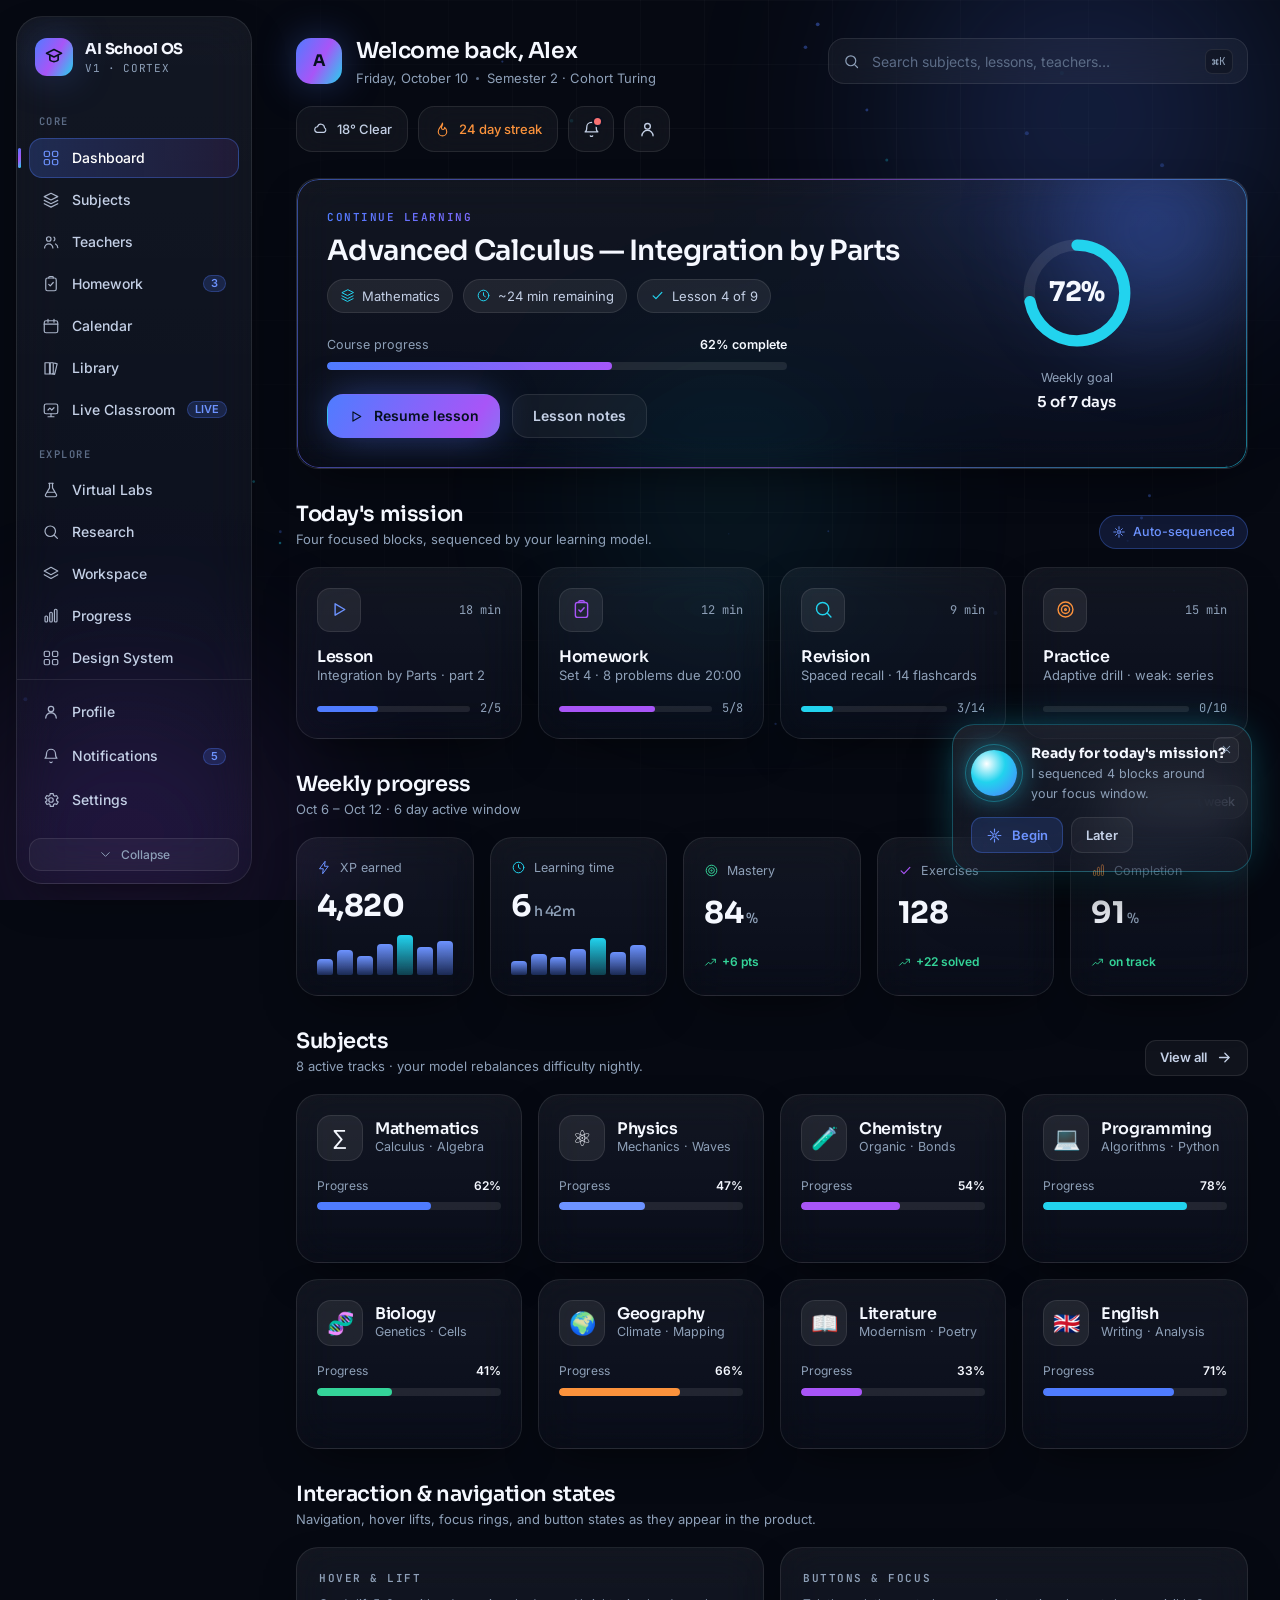
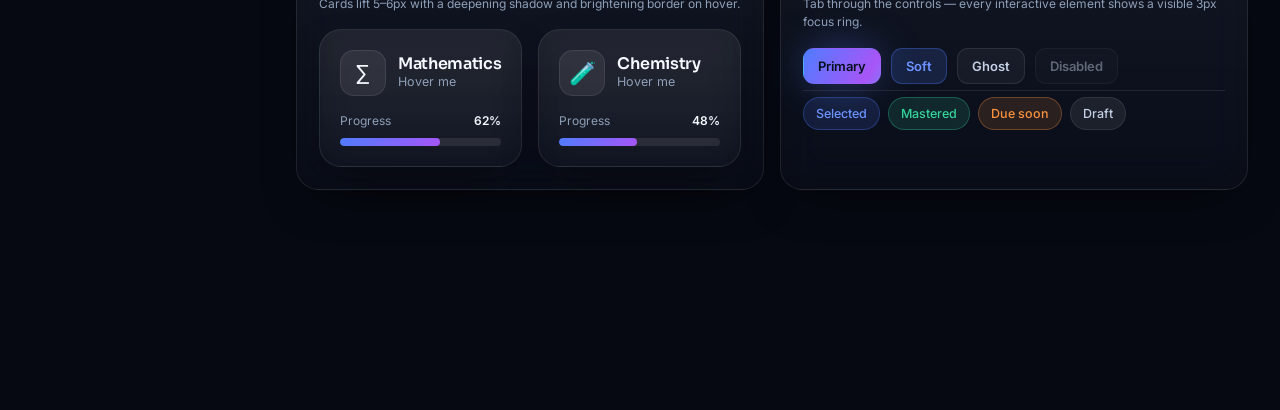
==== commit 1d972eb5: "Update frontend" ====
--- a/index.html
+++ b/index.html
@@ -140,6 +140,7 @@
 a { color: inherit; }
 img { max-width: 100%; }
 :focus-visible { outline: none; box-shadow: var(--ring-focus); border-radius: 12px; }
+.sr-only { position:absolute; width:1px; height:1px; padding:0; margin:-1px; overflow:hidden; clip:rect(0,0,0,0); white-space:nowrap; border:0; }
 
 /* ---------- atmosphere ---------- */
 .atmos { position: fixed; inset: 0; z-index: 0; pointer-events: none; overflow: hidden; }
@@ -734,7 +735,7 @@
 .ws-panel.hidden { display:none; }
 .ws-head { display:flex; align-items:center; gap:10px; padding:11px 12px; border-bottom:1px solid var(--border); cursor:grab; user-select:none; background:var(--glass); flex:none; }
 .ws-head:active { cursor:grabbing; }
-.ws-grip { color:var(--faint); display:grid; place-items:center; }
+.ws-grip { color:var(--faint); display:grid; place-items:center; border:0; padding:0; background:transparent; cursor:grab; }
 .ws-grip svg { width:15px; height:15px; }
 .ws-ico { width:26px; height:26px; border-radius:8px; display:grid; place-items:center; background:var(--glass-2); border:1px solid var(--border); flex:none; }
 .ws-ico svg { width:14px; height:14px; }
@@ -782,9 +783,47 @@
   .tr-orb, .tr-orb::after, .live-chip i, .wave i, .agent-item.run .ad svg, .ws-sim .ball { animation:none !important; }
   .notes-body, .ws-panel, .tr-step { transition:none !important; }
 }
+
+/* ---------- Phase 2 modules: reuses the existing card, token, and motion system ---------- */
+.skip-link { position:fixed; left:16px; top:12px; z-index:200; transform:translateY(-170%); padding:10px 14px; border-radius:12px; background:var(--primary); color:#06111f; font-weight:700; text-decoration:none; transition:transform var(--motion-fast) var(--ease); }
+.skip-link:focus { transform:none; }
+.module-head { display:flex; align-items:flex-end; justify-content:space-between; gap:16px; flex-wrap:wrap; margin-bottom:20px; }
+.module-head h1 { font-size:var(--t-xl); }
+.module-head p { color:var(--muted); font-size:13px; margin-top:5px; }
+.module-grid { display:grid; grid-template-columns:repeat(3,minmax(0,1fr)); gap:16px; }
+.module-grid.two { grid-template-columns:repeat(2,minmax(0,1fr)); }
+.module-grid.sidebar { grid-template-columns:minmax(0,1.45fr) minmax(260px,.75fr); }
+.module-card { padding:20px; display:grid; gap:14px; min-width:0; }
+.module-card h3 { font-size:16px; }
+.module-card p { color:var(--muted); font-size:13px; }
+.person { display:flex; align-items:center; gap:12px; }
+.person .avatar { width:46px; height:46px; border-radius:14px; display:grid; place-items:center; flex:none; background:var(--grad-brand); color:#06111f; font-family:var(--font-display); font-weight:700; }
+.person .info { min-width:0; flex:1; }.person .info b,.person .info span { display:block; }.person .info b { font-size:14px; }.person .info span { margin-top:2px; color:var(--muted); font-size:12px; }
+.teacher-card { padding:20px; display:grid; gap:16px; }.teacher-card .teacher-meta { display:flex; gap:8px; flex-wrap:wrap; }
+.task-row,.notice-row,.resource-row { display:flex; align-items:center; gap:12px; padding:14px 0; border-bottom:1px solid var(--border); }.task-row:last-child,.notice-row:last-child,.resource-row:last-child { border-bottom:0; }
+.task-check { width:22px; height:22px; appearance:none; border:1px solid var(--border-strong); border-radius:8px; background:var(--glass); cursor:pointer; flex:none; }.task-check:checked { background:var(--success); border-color:var(--success); box-shadow:inset 0 0 0 5px rgba(6,9,18,.72); }
+.task-copy,.notice-copy,.resource-copy { min-width:0; flex:1; }.task-copy b,.notice-copy b,.resource-copy b { display:block; font-size:13.5px; }.task-copy span,.notice-copy span,.resource-copy span { display:block; color:var(--muted); font-size:12px; margin-top:2px; }
+.notice-row.unread { border-left:3px solid var(--primary); padding-left:12px; background:linear-gradient(90deg,rgba(79,124,255,.10),transparent); border-radius:0 12px 12px 0; }
+.notice-ico,.resource-ico { width:38px; height:38px; display:grid; place-items:center; border-radius:12px; flex:none; background:var(--glass-2); border:1px solid var(--border); color:var(--accent); }.notice-ico svg,.resource-ico svg { width:18px; height:18px; }
+.resource-row { padding:12px 0; }.resource-row:hover { background:var(--glass); }.resource-row .tag { flex:none; }
+.filter-bar { display:flex; align-items:center; gap:8px; flex-wrap:wrap; }.filter-btn { min-height:36px; padding:0 12px; border:1px solid var(--border); border-radius:999px; background:var(--glass); color:var(--fg-2); font:500 12.5px var(--font-body); cursor:pointer; }.filter-btn[aria-pressed="true"] { color:var(--primary-soft); background:rgba(79,124,255,.16); border-color:rgba(79,124,255,.38); }
+.calendar-grid { display:grid; grid-template-columns:repeat(7,minmax(0,1fr)); gap:8px; }.calendar-grid .dow { color:var(--muted); font:600 11px var(--font-mono); text-align:center; padding-bottom:4px; }.calendar-day { min-height:92px; padding:8px; border:1px solid var(--border); border-radius:12px; background:var(--glass); color:var(--fg-2); font-size:12px; }.calendar-day.today { border-color:rgba(79,124,255,.55); background:rgba(79,124,255,.12); }.calendar-day .event { display:block; padding:4px 6px; margin-top:6px; overflow:hidden; text-overflow:ellipsis; white-space:nowrap; border-radius:6px; color:var(--primary-soft); background:rgba(79,124,255,.16); font-size:10px; }.calendar-day .event.due { color:var(--warning); background:rgba(251,146,60,.12); }
+.library-hero { display:grid; grid-template-columns:minmax(0,1.4fr) minmax(250px,.6fr); gap:16px; }.continue-card { padding:20px; display:grid; gap:14px; border-color:rgba(34,211,238,.28); }.continue-card .resource-ico { width:48px; height:48px; color:var(--accent); }
+.settings-list { display:grid; gap:0; }.setting-row { display:flex; align-items:center; gap:14px; padding:15px 0; border-bottom:1px solid var(--border); }.setting-row:last-child { border:0; }.setting-row .copy { flex:1; min-width:0; }.setting-row .copy b,.setting-row .copy span { display:block; }.setting-row .copy b { font-size:13.5px; }.setting-row .copy span { color:var(--muted); font-size:12px; margin-top:2px; }.switch { width:42px; height:24px; border:0; border-radius:999px; padding:3px; background:rgba(255,255,255,.16); cursor:pointer; transition:background var(--motion-fast) var(--ease); }.switch i { display:block; width:18px; height:18px; border-radius:50%; background:var(--fg-2); transition:transform var(--motion-fast) var(--ease); }.switch[aria-pressed="true"] { background:var(--primary); }.switch[aria-pressed="true"] i { transform:translateX(18px); background:#fff; }
+.profile-hero { display:flex; gap:18px; align-items:center; padding:24px; }.profile-avatar { width:74px; height:74px; border-radius:24px; display:grid; place-items:center; flex:none; background:var(--grad-brand); color:#06111f; font:700 26px var(--font-display); box-shadow:var(--glow-primary); }.profile-hero h1 { font-size:var(--t-xl); }.profile-hero p { color:var(--muted); font-size:13px; margin-top:5px; }
+.achievement { display:flex; align-items:center; gap:12px; padding:12px 0; border-bottom:1px solid var(--border); }.achievement:last-child { border:0; }.achievement .badge-orb { width:36px; height:36px; border-radius:50%; display:grid; place-items:center; background:rgba(168,85,247,.16); border:1px solid rgba(168,85,247,.34); color:var(--secondary); }
+.search-results { display:grid; gap:10px; }.search-result { text-align:left; width:100%; display:flex; align-items:center; gap:12px; padding:14px; border:1px solid var(--border); border-radius:14px; background:var(--glass); color:var(--text); cursor:pointer; }.search-result:hover { border-color:var(--border-strong); background:var(--glass-2); }.search-result svg { width:18px; height:18px; color:var(--primary-soft); flex:none; }
+.toast-region { position:fixed; right:24px; bottom:24px; z-index:120; display:grid; gap:8px; pointer-events:none; }.toast { max-width:340px; padding:12px 14px; border:1px solid rgba(79,124,255,.45); border-radius:14px; background:rgba(10,17,32,.94); color:var(--text); box-shadow:var(--shadow-lift); font-size:13px; animation:riseIn var(--motion-base) var(--ease) both; }
+.draw-canvas { position:absolute; inset:0; width:100%; height:100%; touch-action:none; cursor:crosshair; z-index:2; }.cls-board > :not(.draw-canvas):not(.board-grid) { z-index:3; }.cls-board .board-grid { z-index:1; }.cls-board.drawing .formula,.cls-board.drawing .teacher-presence { pointer-events:none; }
+.ws-board-draw { position:relative; min-height:150px; border-radius:12px; overflow:hidden; border:1px solid var(--border); background:linear-gradient(180deg,rgba(10,17,32,.72),rgba(6,9,18,.82)); }.ws-board-draw .draw-canvas { z-index:2; }.ws-board-draw span { position:relative; z-index:1; display:block; padding:10px 14px 0; font:12px var(--font-mono); color:var(--fg-2); pointer-events:none; }.ws-board-draw span:last-child { color:var(--accent); padding-bottom:10px; }
+.focus-mode .cls-panel { display:none; }.focus-mode .cls-grid { grid-template-columns:minmax(0,1fr); max-width:900px; margin:auto; }.focus-mode .cls-stage { max-width:900px; }.focus-mode .cls-board { min-height:560px; }
+@media (max-width:1024px) { .module-grid { grid-template-columns:repeat(2,minmax(0,1fr)); }.module-grid.sidebar,.library-hero { grid-template-columns:1fr; } }
+@media (max-width:620px) { .module-grid,.module-grid.two { grid-template-columns:1fr; }.calendar-day { min-height:70px; padding:6px; }.calendar-day .event { font-size:0; height:7px; padding:0; border-radius:999px; }.calendar-grid { gap:4px; }.profile-hero { align-items:flex-start; }.toast-region { left:14px; right:14px; bottom:86px; }.toast { max-width:none; }.cls-dock { bottom:78px; } }
 </style>
 </head>
 <body>
+
+<a class="skip-link" href="#mainContent">Skip to main content</a>
 
 <div class="atmos" aria-hidden="true">
   <span class="blob b1"></span>
@@ -889,7 +928,7 @@
   </aside>
 
   <!-- ==================== MAIN ==================== -->
-  <main class="main">
+  <main class="main" id="mainContent" tabindex="-1">
     <header class="topbar">
       <button class="menu-btn" id="menuBtn" aria-label="Open navigation" aria-expanded="false"><svg><use href="#i-menu"/></svg></button>
       <div class="lead">
@@ -910,7 +949,7 @@
         <span class="pill weather" title="Local weather"><svg><use href="#i-weather"/></svg>18° Clear</span>
         <span class="pill streak" title="Current streak"><svg><use href="#i-flame"/></svg>24 day streak</span>
         <button class="ico-btn" id="bellBtn" aria-label="Notifications"><svg><use href="#i-bell"/></svg><span class="dot-badge"></span></button>
-        <button class="ico-btn" aria-label="Profile"><svg><use href="#i-profile"/></svg></button>
+        <button class="ico-btn" id="profileBtn" aria-label="Profile"><svg><use href="#i-profile"/></svg></button>
       </div>
     </header>
 
@@ -1081,7 +1120,7 @@
         <div><h2 style="font-size:var(--t-xl)">All subjects</h2><p>10 tracks · sorted by next scheduled session</p></div>
         <div class="right">
           <div class="od-rail" style="--od-rail-pad:0" role="tablist" aria-label="Filter subjects">
-            <span class="tag color">All</span><span class="tag">In progress</span><span class="tag">Recommended</span><span class="tag">Completed</span>
+            <button class="filter-btn" data-subject-filter="all" aria-pressed="true">All</button><button class="filter-btn" data-subject-filter="progress" aria-pressed="false">In progress</button><button class="filter-btn" data-subject-filter="recommended" aria-pressed="false">Recommended</button><button class="filter-btn" data-subject-filter="completed" aria-pressed="false">Completed</button>
           </div>
         </div>
       </div>
@@ -1141,18 +1180,33 @@
       </div>
     </section>
 
-    <!-- ==================== GENERIC VIEWS ==================== -->
+    <!-- ==================== PHASE 2 MODULE VIEWS ==================== -->
     <section class="view" id="view-progress">
       <div class="section-head"><div><h2 style="font-size:var(--t-xl)">Progress</h2><p>A deeper look at your learning analytics</p></div></div>
       <div class="analytics-grid" id="progressGrid"></div>
+      <section class="section">
+        <div class="section-head"><div><h2>Learning signals</h2><p>Patterns from recent sessions guide your next practice block.</p></div><div class="right"><span class="tag ok">Updated today</span></div></div>
+        <div class="module-grid sidebar">
+          <article class="card module-card">
+            <h3>Subject momentum</h3>
+            <div class="ws-list">
+              <div class="ws-item"><span class="fi"><svg><use href="#i-subjects"/></svg></span><div class="fm"><b>Mathematics</b><span>84% mastery · +6 pts this week</span></div><span class="tag ok">Strong</span></div>
+              <div class="ws-item"><span class="fi"><svg><use href="#i-atom"/></svg></span><div class="fm"><b>Physics</b><span>71% mastery · review waves</span></div><span class="tag color">Rising</span></div>
+              <div class="ws-item"><span class="fi"><svg><use href="#i-book"/></svg></span><div class="fm"><b>Literature</b><span>57% mastery · next review due</span></div><span class="tag warn">Review</span></div>
+            </div>
+          </article>
+          <article class="card module-card">
+            <h3>Next milestone</h3>
+            <p>Complete three more focused Mathematics sessions to finish Integration Techniques.</p>
+            <div class="bar"><i data-w="62"></i></div>
+            <span class="hint">62% of the roadmap complete</span>
+            <button class="btn btn-soft btn-sm" data-goview="subject">Open roadmap</button>
+          </article>
+        </div>
+      </section>
     </section>
-    <section class="view" id="view-generic">
-      <div class="section-head"><div><h2 style="font-size:var(--t-xl)" id="genericTitle">Teachers</h2><p id="genericSub">Part of the AI School OS navigation model</p></div></div>
-      <div class="card pad" style="display:grid;gap:14px">
-        <div class="tag-row"><span class="tag color">In development</span><span class="tag">Coming soon</span></div>
-        <p class="hint" style="max-width:560px">This surface is part of the AI School OS shell. The first concept focuses on the dashboard, navigation, subjects, and the design system; the remaining modules follow the same token and component language.</p>
-        <div><button class="btn btn-soft btn-sm" data-goview="dashboard">Back to dashboard</button></div>
-      </div>
+    <section class="view" id="view-generic" aria-live="polite">
+      <div id="moduleRoot"></div>
     </section>
 
     <!-- ==================== SUBJECT PAGE ==================== -->
@@ -1241,7 +1295,7 @@
           <p>Mathematics · Lesson 4 of 9 · Cohort Turing</p>
         </div>
         <span class="cls-clock"><svg><use href="#i-timer"/></svg><span id="clsClock">00:00</span></span>
-        <button class="btn btn-ghost btn-sm"><svg><use href="#i-panel"/></svg>Focus mode</button>
+        <button class="btn btn-ghost btn-sm" id="focusModeBtn" aria-pressed="false"><svg><use href="#i-panel"/></svg>Focus mode</button>
         <button class="btn btn-soft btn-sm" data-goview="workspace"><svg><use href="#i-layers"/></svg>Open workspace</button>
       </div>
 
@@ -1260,6 +1314,7 @@
         <div class="cls-stage">
           <div class="cls-board reveal">
             <span class="board-grid" aria-hidden="true"></span>
+            <canvas class="draw-canvas" id="classCanvas" tabindex="0" aria-label="Lesson whiteboard. Select a tool, then draw with a pointer. Press Delete to clear your drawing."></canvas>
             <div class="board-head">
               <span class="bt">Whiteboard · worked example</span>
               <span class="tag color" style="margin-left:auto"><svg style="width:13px;height:13px"><use href="#i-pen"/></svg>Teacher is drawing</span>
@@ -1308,19 +1363,19 @@
           <button class="notes-toggle" id="notesToggle" aria-expanded="true" aria-controls="notesBody"><span>Lesson notes</span><svg><use href="#i-chevron"/></svg></button>
           <div class="notes-body" id="notesBody">
             <textarea placeholder="Take notes as the teacher explains…">By parts: ∫u dv = uv − ∫v du. Choose u first (Liate).</textarea>
-            <div class="row-8" style="margin-top:10px"><button class="btn btn-soft btn-sm"><svg><use href="#i-check"/></svg>Save</button><button class="btn btn-ghost btn-sm">Export</button></div>
+            <div class="row-8" style="margin-top:10px"><button class="btn btn-soft btn-sm" id="saveNotes"><svg><use href="#i-check"/></svg>Save</button><button class="btn btn-ghost btn-sm" id="exportNotes">Export</button></div>
           </div>
         </aside>
       </div>
 
       <div class="cls-dock reveal">
-        <button class="dock-tool on" data-tool aria-label="Pen"><svg><use href="#i-pen"/></svg></button>
-        <button class="dock-tool" data-tool aria-label="Highlighter"><svg><use href="#i-wand"/></svg></button>
-        <button class="dock-tool" data-tool aria-label="Eraser"><svg><use href="#i-eraser"/></svg></button>
+        <button class="dock-tool on" data-tool="pen" aria-label="Pen" aria-pressed="true"><svg><use href="#i-pen"/></svg></button>
+        <button class="dock-tool" data-tool="highlighter" aria-label="Highlighter" aria-pressed="false"><svg><use href="#i-wand"/></svg></button>
+        <button class="dock-tool" data-tool="eraser" aria-label="Eraser" aria-pressed="false"><svg><use href="#i-eraser"/></svg></button>
         <span class="dock-sep"></span>
-        <button class="dock-tool" data-tool aria-label="Add note"><svg><use href="#i-notebook"/></svg></button>
-        <button class="dock-tool" data-tool aria-label="Star step"><svg><use href="#i-star"/></svg></button>
-        <button class="dock-tool" data-tool aria-label="Bookmark"><svg><use href="#i-book"/></svg></button>
+        <button class="dock-tool" data-tool="note" aria-label="Add note" aria-pressed="false"><svg><use href="#i-notebook"/></svg></button>
+        <button class="dock-tool" data-tool="star" aria-label="Star step" aria-pressed="false"><svg><use href="#i-star"/></svg></button>
+        <button class="dock-tool" data-tool="bookmark" aria-label="Bookmark" aria-pressed="false"><svg><use href="#i-book"/></svg></button>
         <span class="dock-sep"></span>
         <button class="btn btn-primary btn-sm" data-goview="workspace"><svg><use href="#i-layers"/></svg>Workspace</button>
         <button class="btn btn-ghost btn-sm" data-goview="dashboard">End lesson</button>
@@ -1373,6 +1428,8 @@
   <button data-view="system"><svg><use href="#i-grid"/></svg>System</button>
 </nav>
 
+<div class="toast-region" id="toastRegion" aria-live="polite" aria-atomic="true"></div>
+
 <script>
 (function () {
   "use strict";
@@ -1381,23 +1438,25 @@
 
   /* ---------- data ---------- */
   var subjects = [
-    { e: "∑",  n: "Mathematics",  s: "Calculus · Algebra", p: 62, c: "var(--primary)" },
-    { e: "⚛",  n: "Physics",      s: "Mechanics · Waves",  p: 47, c: "var(--primary-soft)" },
-    { e: "🧪", n: "Chemistry",    s: "Organic · Bonds",     p: 54, c: "var(--secondary)" },
-    { e: "💻", n: "Programming",  s: "Algorithms · Python", p: 78, c: "var(--accent)" },
-    { e: "🧬", n: "Biology",      s: "Genetics · Cells",    p: 41, c: "var(--success)" },
-    { e: "🌍", n: "Geography",    s: "Climate · Mapping",   p: 66, c: "var(--warning)" },
-    { e: "📖", n: "Literature",   s: "Modernism · Poetry",  p: 33, c: "var(--secondary)" },
-    { e: "🇬🇧", n: "English",     s: "Writing · Analysis",  p: 71, c: "var(--primary)" },
-    { e: "🇫🇷", n: "French",      s: "Grammar · Listening", p: 29, c: "var(--accent)" },
-    { e: "📜", n: "History",      s: "Modern era · Sources",p: 58, c: "var(--warning)" }
+    { id: "mathematics", e: "∑",  n: "Mathematics",  s: "Calculus · Algebra", p: 62, c: "var(--primary)", teacher: "Dr. Ada", next: "16:30", lessons: 58, mastery: 84, streak: 12 },
+    { id: "physics", e: "⚛",  n: "Physics",      s: "Mechanics · Waves",  p: 47, c: "var(--primary-soft)", teacher: "Prof. Newton", next: "14:00", lessons: 42, mastery: 71, streak: 8 },
+    { id: "chemistry", e: "🧪", n: "Chemistry",    s: "Organic · Bonds",     p: 54, c: "var(--secondary)", teacher: "Dr. Curie", next: "10:30", lessons: 36, mastery: 68, streak: 5 },
+    { id: "programming", e: "💻", n: "Programming",  s: "Algorithms · Python", p: 78, c: "var(--accent)", teacher: "Prof. Turing", next: "18:00", lessons: 64, mastery: 91, streak: 24 },
+    { id: "biology", e: "🧬", n: "Biology",      s: "Genetics · Cells",    p: 41, c: "var(--success)", teacher: "Dr. Darwin", next: "11:00", lessons: 48, mastery: 63, streak: 3 },
+    { id: "geography", e: "🌍", n: "Geography",    s: "Climate · Mapping",   p: 66, c: "var(--warning)", teacher: "Prof. Humboldt", next: "09:00", lessons: 28, mastery: 79, streak: 7 },
+    { id: "literature", e: "📖", n: "Literature",   s: "Modernism · Poetry",  p: 33, c: "var(--secondary)", teacher: "Prof. Woolf", next: "15:30", lessons: 32, mastery: 57, streak: 2 },
+    { id: "english", e: "🇬🇧", n: "English",     s: "Writing · Analysis",  p: 71, c: "var(--primary)", teacher: "Dr. Austen", next: "13:00", lessons: 40, mastery: 82, streak: 14 },
+    { id: "french", e: "🇫🇷", n: "French",      s: "Grammar · Listening", p: 29, c: "var(--accent)", teacher: "M. Proust", next: "16:00", lessons: 35, mastery: 48, streak: 1 },
+    { id: "history", e: "📜", n: "History",      s: "Modern era · Sources", p: 58, c: "var(--warning)", teacher: "Prof. Braudel", next: "10:00", lessons: 45, mastery: 73, streak: 6 }
   ];
+
+  var currentSubjectId = "mathematics";
 
   function subjectCard(d, i) {
     return '<article class="card subject reveal" style="--i:' + (i % 12) + '">' +
       '<div class="head"><span class="emoji">' + d.e + '</span><div><h3>' + d.n + '</h3><p class="subject-sub">' + d.s + '</p></div></div>' +
       '<div><div class="pct"><span>Progress</span><b>' + d.p + '%</b></div><div class="bar"><i data-w="' + d.p + '" style="background:' + d.c + ';animation:none"></i></div></div>' +
-      '<button class="go" data-goview="subject">Continue<svg><use href="#i-arrow"/></svg></button></article>';
+      '<button class="go" data-goview="subject" data-subject="' + d.id + '">Continue<svg><use href="#i-arrow"/></svg></button></article>';
   }
 
   var grid = document.getElementById("subjectGrid");
@@ -1426,18 +1485,91 @@
     }).join("");
   }
 
+  /* ---------- Phase 2 data + module rendering ---------- */
+  function escapeHtml(value) {
+    return String(value || "").replace(/[&<>"']/g, function (c) { return { "&": "&amp;", "<": "&lt;", ">": "&gt;", "\"": "&quot;", "'": "&#39;" }[c]; });
+  }
+  function icon(name) { return '<svg aria-hidden="true"><use href="#i-' + name + '"/></svg>'; }
+  function moduleHead(title, sub, action) { return '<header class="module-head"><div><h1>' + title + '</h1><p>' + sub + '</p></div>' + (action || '') + '</header>'; }
+  function resourceRow(iconName, title, meta, tag, action) {
+    return '<div class="resource-row"><span class="resource-ico">' + icon(iconName) + '</span><div class="resource-copy"><b>' + title + '</b><span>' + meta + '</span></div>' + (tag ? '<span class="tag">' + tag + '</span>' : '') + (action || '') + '</div>';
+  }
+  function renderSubjectPage(subjectId) {
+    var d = subjects.filter(function (s) { return s.id === subjectId; })[0] || subjects[0];
+    currentSubjectId = d.id;
+    var heading = document.querySelector("#view-subject .sub-id h1");
+    var eyebrow = document.querySelector("#view-subject .sub-id .eyebrow");
+    var meta = document.querySelector("#view-subject .sub-id .meta");
+    var emoji = document.getElementById("subEmoji");
+    var ring = document.querySelector("#view-subject .ring .fill");
+    var ringLabel = document.querySelector("#view-subject .ring-wrap [data-count]");
+    if (heading) heading.textContent = d.n;
+    if (eyebrow) eyebrow.textContent = "Subject · " + d.n;
+    if (emoji) emoji.textContent = d.e;
+    if (meta) meta.innerHTML = '<span class="chip teacher-chip"><span class="teacher-ico sm" aria-hidden="true">' + icon("brain") + '</span>Teacher · ' + d.teacher + '</span><span class="chip">' + icon("book") + d.s + '</span><span class="chip">' + icon("timer") + 'Next session · ' + d.next + '</span>';
+    if (ring) ring.setAttribute("data-p", d.p);
+    if (ringLabel) { ringLabel.setAttribute("data-count", d.p); ringLabel.dataset.done = ""; ringLabel.textContent = "0"; }
+    SUBJECT.emoji = d.e;
+    renderSubject();
+  }
+  function filterSubjects(filter) {
+    var filtered = subjects.filter(function (s) {
+      if (filter === "progress") return s.p > 0 && s.p < 100;
+      if (filter === "recommended") return s.mastery < 70;
+      if (filter === "completed") return s.p >= 75;
+      return true;
+    });
+    if (gridFull) gridFull.innerHTML = filtered.map(subjectCard).join("");
+    document.querySelectorAll("[data-subject-filter]").forEach(function (b) { b.setAttribute("aria-pressed", b.getAttribute("data-subject-filter") === filter ? "true" : "false"); });
+    activateBars(gridFull);
+  }
+  function renderModule(name) {
+    var root = document.getElementById("moduleRoot");
+    if (!root) return;
+    var html = "";
+    if (name === "teachers") {
+      var teachers = [["Dr. Ada", "Mathematics · AI mentor", "Adaptive calculus sessions", "AA"], ["Prof. Turing", "Programming · AI mentor", "Algorithms studio", "AT"], ["Dr. Curie", "Chemistry · Human teacher", "Office hour · Wed 15:30", "MC"]];
+      html = moduleHead("Teachers", "Your subject mentors, availability, and active learning plans.", '<button class="btn btn-primary btn-sm" data-module-action="book">Book a session' + icon("calendar") + '</button>') + '<div class="module-grid">' + teachers.map(function (t) { return '<article class="card teacher-card"><div class="person"><span class="avatar">' + t[3] + '</span><div class="info"><b>' + t[0] + '</b><span>' + t[1] + '</span></div><span class="tag ok">Available</span></div><p>' + t[2] + '</p><div class="teacher-meta"><span class="tag color">Next: Today</span><span class="tag">4.9 rating</span></div><button class="btn btn-ghost btn-sm" data-module-action="teacher">View teaching plan</button></article>'; }).join("") + '</div><section class="section"><div class="section-head"><div><h2>Upcoming support</h2><p>Short, focused sessions selected for your current lesson.</p></div></div><article class="card module-card">' + resourceRow("calendar", "Calculus clinic", "Today · 16:30 · 25 min", "Dr. Ada", '<button class="btn btn-soft btn-sm" data-module-action="join">Join</button>') + resourceRow("video", "Algorithm review", "Tomorrow · 18:00 · 30 min", "Prof. Turing", '<button class="btn btn-ghost btn-sm" data-module-action="book">Reserve</button>') + '</article></section>';
+    } else if (name === "homework") {
+      html = moduleHead("Homework", "Keep track of what is due, submitted, and ready to review.", '<button class="btn btn-soft btn-sm" data-module-action="filter">Due this week</button>') + '<div class="module-grid sidebar"><article class="card module-card"><h3>Assigned work</h3>' + [
+        ["Integration by Parts — Set 4", "Mathematics · due today at 20:00", "Due today", false], ["Wave motion reflection", "Physics · due tomorrow", "Tomorrow", false], ["Binary search walkthrough", "Programming · submitted", "Submitted", true], ["Molecular bonds map", "Chemistry · due Friday", "Friday", false]
+      ].map(function (t) { return '<label class="task-row"><input class="task-check" type="checkbox" ' + (t[3] ? "checked" : "") + ' aria-label="Mark ' + t[0] + ' complete"><span class="task-copy"><b>' + t[0] + '</b><span>' + t[1] + '</span></span><span class="tag ' + (t[2] === "Due today" ? "warn" : "") + '">' + t[2] + '</span></label>'; }).join("") + '</article><aside class="card module-card"><h3>Submission checklist</h3><p>Finish the remaining three calculations, then attach your working for feedback.</p><div class="bar"><i data-w="63"></i></div><span class="hint">5 of 8 problems complete</span><button class="btn btn-primary btn-block" data-module-action="submit">Submit Set 4</button><button class="btn btn-ghost btn-block" data-goview="library">Open supporting resources</button></aside></div>';
+    } else if (name === "calendar") {
+      var dates = Array.from({ length: 31 }, function (_, i) { return i + 1; });
+      html = moduleHead("Calendar", "October 2026 · lessons, deadlines, and review blocks in one place.", '<div class="filter-bar"><button class="btn btn-ghost btn-sm" data-module-action="previous">Previous</button><button class="btn btn-ghost btn-sm" data-module-action="next">Next</button></div>') + '<article class="card module-card"><div class="calendar-grid">' + ["Mon", "Tue", "Wed", "Thu", "Fri", "Sat", "Sun"].map(function (d) { return '<span class="dow">' + d + '</span>'; }).join("") + dates.map(function (d) { var event = d === 10 ? '<span class="event">Calculus · 16:30</span>' : d === 11 ? '<span class="event due">Set 4 due</span>' : d === 14 ? '<span class="event">Physics lab</span>' : d === 18 ? '<span class="event due">Checkpoint</span>' : ""; return '<div class="calendar-day ' + (d === 10 ? "today" : "") + '"><b>' + d + '</b>' + event + '</div>'; }).join("") + '</div></article><section class="section"><div class="section-head"><div><h2>Coming up</h2><p>Events selected from your active tracks.</p></div></div><div class="module-grid two"><article class="card module-card">' + resourceRow("board", "Live classroom", "Today · 16:30 · Integration by Parts", "Live", '<button class="btn btn-soft btn-sm" data-goview="classroom">Open</button>') + '</article><article class="card module-card">' + resourceRow("homework", "Set 4 deadline", "Today · 20:00 · Mathematics", "Due", '<button class="btn btn-ghost btn-sm" data-goview="homework">Review</button>') + '</article></div></section>';
+    } else if (name === "library") {
+      html = moduleHead("Library", "A working collection of lessons, books, worksheets, and saved resources.", '<button class="btn btn-primary btn-sm" data-module-action="library-search">Search library' + icon("search") + '</button>') + '<div class="library-hero"><article class="card continue-card"><span class="resource-ico">' + icon("play") + '</span><div><p class="eyebrow grad">Continue learning</p><h2 style="margin-top:7px">Integration by Parts</h2><p style="margin-top:6px">Resume the worked example, then open Set 4 when you are ready.</p></div><div class="bar"><i data-w="62"></i></div><div><button class="btn btn-soft btn-sm" data-goview="classroom">Resume lesson</button></div></article><article class="card module-card"><h3>Collections</h3><div class="tag-row"><button class="filter-btn" data-library-filter="all" aria-pressed="true">All</button><button class="filter-btn" data-library-filter="books" aria-pressed="false">Books</button><button class="filter-btn" data-library-filter="lessons" aria-pressed="false">Lessons</button><button class="filter-btn" data-library-filter="saved" aria-pressed="false">Bookmarks</button></div><p>Filter your library without losing your place.</p></article></div><section class="section"><div class="section-head"><div><h2>For your current lesson</h2><p>Relevant resources are grouped by learning context.</p></div></div><article class="card module-card" id="libraryList">' + resourceRow("file", "Integration by Parts — Set 4", "Worksheet · 12 problems · 18 min", "Worksheet", '<button class="btn btn-ghost btn-sm" data-module-action="open-resource">Open</button>') + resourceRow("book", "Calculus formula notebook", "Reference · 34 pages · Bookmarked", "Book", '<button class="btn btn-ghost btn-sm" data-module-action="bookmark">Saved</button>') + resourceRow("video", "Choosing u and dv", "Lesson clip · 8 min", "Lesson", '<button class="btn btn-ghost btn-sm" data-goview="classroom">Watch</button>') + resourceRow("research", "Patterns in repeated integration", "Study note · 5 min read", "Read", '<button class="btn btn-ghost btn-sm" data-module-action="open-resource">Read</button>') + '</article></section>';
+    } else if (name === "notifications") {
+      html = moduleHead("Notifications", "Updates that need your attention, grouped by recency.", '<button class="btn btn-ghost btn-sm" data-module-action="read-all">Mark all read</button>') + '<article class="card module-card" id="noticeList"><p class="eyebrow">Today</p>' + [
+        ["board", "Your Mathematics lesson starts in 30 minutes", "Integration by Parts · 16:30", true], ["homework", "Set 4 is due today", "You have 3 problems left · due 20:00", true], ["spark", "A practice hint is ready", "The AI tutor noticed a repeated error pattern.", true], ["check", "Checkpoint feedback arrived", "You scored 92% on Substitution Deep Dive.", false], ["book", "A saved resource was updated", "Calculus formula notebook · new examples added", false]
+      ].map(function (n) { return '<div class="notice-row ' + (n[3] ? "unread" : "") + '"><span class="notice-ico">' + icon(n[0]) + '</span><div class="notice-copy"><b>' + n[1] + '</b><span>' + n[2] + '</span></div>' + (n[3] ? '<span class="tag color">New</span>' : "") + '</div>'; }).join("") + '</article>';
+    } else if (name === "settings") {
+      html = moduleHead("Settings", "Adjust the learning environment without interrupting your study flow.") + '<div class="module-grid sidebar"><article class="card module-card"><h3>Experience</h3><div class="settings-list">' + [["Focus mode", "Hide secondary panels in the live classroom.", "focus"], ["Lesson reminders", "Receive a reminder before scheduled sessions.", "reminders"], ["Captions by default", "Start live lessons with captions enabled.", "captions"]].map(function (s) { return '<div class="setting-row"><div class="copy"><b>' + s[0] + '</b><span>' + s[1] + '</span></div><button class="switch" data-setting="' + s[2] + '" aria-pressed="' + (s[2] === "captions" ? "true" : "false") + '"><i></i><span class="sr-only">Toggle ' + s[0] + '</span></button></div>'; }).join("") + '</div></article><article class="card module-card"><h3>Accessibility</h3><div class="settings-list"><div class="setting-row"><div class="copy"><b>Reduced motion</b><span>System preference is respected across the app.</span></div><span class="tag ok">System</span></div><div class="setting-row"><div class="copy"><b>Keyboard navigation</b><span>Visible focus rings and skip navigation are enabled.</span></div><span class="tag ok">Enabled</span></div><div class="setting-row"><div class="copy"><b>Text size</b><span>Use your browser controls to scale text.</span></div><button class="btn btn-ghost btn-sm" data-module-action="text-size">Preview</button></div></div></article></div><section class="section"><article class="card module-card"><h3>Account</h3><p>Your learning profile is stored locally for this front-end prototype.</p><div class="row-8"><button class="btn btn-ghost btn-sm" data-goview="profile">View profile</button><button class="btn btn-ghost btn-sm" data-module-action="export-data">Export local notes</button></div></article></section>';
+    } else if (name === "labs" || name === "research") {
+      var isLabs = name === "labs";
+      html = moduleHead(isLabs ? "Virtual Labs" : "Research", isLabs ? "Interactive science activities connected to your active subjects." : "Guided inquiry cards and source-based study prompts.") + '<div class="module-grid two"><article class="card module-card"><span class="resource-ico">' + icon(isLabs ? "atom" : "research") + '</span><h3>' + (isLabs ? "Wave simulator" : "Integration patterns") + '</h3><p>' + (isLabs ? "Explore amplitude and observe how motion changes before your Physics session." : "Compare repeated integration strategies and save evidence to your lesson notes.") + '</p><button class="btn btn-soft btn-sm" data-goview="workspace">Open workspace</button></article><article class="card module-card"><span class="resource-ico">' + icon("book") + '</span><h3>' + (isLabs ? "Lab notebook" : "Source collection") + '</h3><p>Save observations, review prompts, and related library resources in one place.</p><button class="btn btn-ghost btn-sm" data-goview="library">Browse resources</button></article></div>';
+    } else if (name === "search") {
+      var q = (document.getElementById("globalSearch") || {}).value || "";
+      var matches = subjects.filter(function (s) { return !q || (s.n + " " + s.s + " " + s.teacher).toLowerCase().indexOf(q.toLowerCase()) !== -1; }).slice(0, 6);
+      html = moduleHead("Search", q ? 'Results for “' + escapeHtml(q) + '”' : "Search subjects, lessons, teachers, and resources.") + '<div class="search-results">' + (matches.length ? matches.map(function (s) { return '<button class="search-result" data-goview="subject" data-subject="' + s.id + '">' + icon("search") + '<span class="task-copy"><b>' + s.n + '</b><span>' + s.s + ' · ' + s.teacher + '</span></span><span class="tag">Subject</span></button>'; }).join("") : '<article class="card module-card"><h3>No matching resources yet</h3><p>Try a subject, lesson topic, teacher name, or resource type.</p></article>') + '</div>';
+    } else if (name === "profile") {
+      html = moduleHead("Profile", "Your learning identity, achievements, and study rhythm.", '<button class="btn btn-ghost btn-sm" data-goview="settings">Edit preferences</button>') + '<article class="card profile-hero"><span class="profile-avatar">AR</span><div><h1>Alex Rivera</h1><p>Cohort Turing · Semester 2 · Learning since September 2026</p><div class="tag-row" style="margin-top:12px"><span class="tag color">Level 18</span><span class="tag ok">24 day streak</span></div></div></article><section class="section"><div class="module-grid"><article class="card module-card"><p class="eyebrow">Learning time</p><h2>42h 18m</h2><p>Focused study this semester.</p></article><article class="card module-card"><p class="eyebrow">Mastery</p><h2>84%</h2><p>Across 10 active subject tracks.</p></article><article class="card module-card"><p class="eyebrow">XP earned</p><h2>18,420</h2><p>2,180 XP to the next level.</p></article></div></section><section class="section"><div class="module-grid sidebar"><article class="card module-card"><h3>Recent achievements</h3><div class="achievement"><span class="badge-orb">' + icon("target") + '</span><div><b>Precision learner</b><p>Five checkpoint scores above 90%.</p></div></div><div class="achievement"><span class="badge-orb">' + icon("flame") + '</span><div><b>Three-week rhythm</b><p>Studied on 24 consecutive days.</p></div></div><div class="achievement"><span class="badge-orb">' + icon("book") + '</span><div><b>Deep reader</b><p>Finished six supporting resources.</p></div></div></article><aside class="card module-card"><h3>Learning goal</h3><p>Complete the Integration Techniques roadmap by October 24.</p><div class="bar"><i data-w="62"></i></div><span class="hint">62% complete</span><button class="btn btn-soft btn-sm" data-goview="subject">View roadmap</button></aside></div></section>';
+    }
+    root.innerHTML = html;
+  }
+
   /* ---------- view routing ---------- */
   var namedViews = { dashboard: 1, subjects: 1, system: 1, progress: 1, subject: 1, transition: 1, classroom: 1, workspace: 1 };
-  var titles = { teachers: "Teachers", homework: "Homework", calendar: "Calendar", library: "Library", labs: "Virtual Labs", research: "Research", profile: "Profile", notifications: "Notifications", settings: "Settings" };
-
-  function showView(name) {
+
+  function showView(name, subjectId) {
+    if (subjectId) currentSubjectId = subjectId;
     var target = namedViews[name] ? name : "generic";
     document.querySelectorAll(".view").forEach(function (v) { v.classList.remove("active"); });
     var el = document.getElementById("view-" + target);
     if (el) el.classList.add("active");
-    if (target === "generic") {
-      document.getElementById("genericTitle").textContent = titles[name] || "Module";
-      document.getElementById("genericSub").textContent = "Part of the AI School OS navigation model";
+    if (target === "generic") renderModule(name);
+    if (name === "subject") {
+      renderSubjectPage(currentSubjectId);
     }
     document.querySelectorAll("[data-view]").forEach(function (b) {
       if (b.getAttribute("data-view") === name) b.setAttribute("aria-current", "page");
@@ -1458,6 +1590,7 @@
     if (name === "workspace") initWorkspace();
     window.scrollTo({ top: 0, behavior: reduce ? "auto" : "smooth" });
     animateView(el);
+    if (el) { var mainContent = document.getElementById("mainContent"); if (mainContent) mainContent.focus({ preventScroll: true }); }
     closeDrawer();
   }
 
@@ -1465,7 +1598,47 @@
     var trigger = e.target.closest("[data-view],[data-goview]");
     if (!trigger) return;
     var v = trigger.getAttribute("data-view") || trigger.getAttribute("data-goview");
-    if (v) showView(v);
+    var subjectId = trigger.getAttribute("data-subject");
+    if (v) showView(v, subjectId);
+  });
+  document.addEventListener("click", function (e) {
+    var subjectFilter = e.target.closest("[data-subject-filter]");
+    if (subjectFilter) { filterSubjects(subjectFilter.getAttribute("data-subject-filter")); return; }
+    var libraryFilter = e.target.closest("[data-library-filter]");
+    if (libraryFilter) {
+      document.querySelectorAll("[data-library-filter]").forEach(function (b) { b.setAttribute("aria-pressed", b === libraryFilter ? "true" : "false"); });
+      notify("Library filtered to " + libraryFilter.textContent.toLowerCase() + ".");
+      return;
+    }
+    var setting = e.target.closest("[data-setting]");
+    if (setting) {
+      var enabled = setting.getAttribute("aria-pressed") !== "true";
+      setting.setAttribute("aria-pressed", enabled ? "true" : "false");
+      try { localStorage.setItem("ai-school-os:setting:" + setting.getAttribute("data-setting"), enabled ? "1" : "0"); } catch (err) {}
+      return;
+    }
+    var action = e.target.closest("[data-module-action]");
+    if (!action) return;
+    var type = action.getAttribute("data-module-action");
+    if (type === "read-all") { document.querySelectorAll(".notice-row.unread").forEach(function (row) { row.classList.remove("unread"); }); action.textContent = "All caught up"; }
+    else if (type === "submit") { action.textContent = "Submitted"; action.disabled = true; notify("Set 4 submitted for feedback."); }
+    else if (type === "bookmark") { action.textContent = "Saved"; notify("Resource saved to Bookmarks."); }
+    else if (type === "open-resource" || type === "library-search") { notify("Resource opened in the learning workspace."); showView("workspace"); }
+    else if (type === "export-data") { notify("Save notes from the live classroom to export them."); }
+    else if (type === "text-size") { notify("Use your browser zoom controls to preview a larger text size."); }
+    else { notify("This action is ready for your next study session."); }
+  });
+  var globalSearch = document.getElementById("globalSearch");
+  if (globalSearch) {
+    globalSearch.addEventListener("keydown", function (e) { if (e.key === "Enter") showView("search"); });
+    globalSearch.addEventListener("input", function () { if (currentView === "search") { renderModule("search"); activateBars(document.getElementById("view-generic")); } });
+  }
+  var bellBtn = document.getElementById("bellBtn"), profileBtn = document.getElementById("profileBtn");
+  if (bellBtn) bellBtn.addEventListener("click", function () { showView("notifications"); });
+  if (profileBtn) profileBtn.addEventListener("click", function () { showView("profile"); });
+  document.addEventListener("keydown", function (e) {
+    if ((e.metaKey || e.ctrlKey) && e.key.toLowerCase() === "k") { e.preventDefault(); if (globalSearch) globalSearch.focus(); }
+    if (e.key === "Escape" && currentView === "search") showView("dashboard");
   });
 
   function animateView(scope) {
@@ -1557,7 +1730,7 @@
     var cv = document.getElementById("particles");
     var ctx = cv.getContext("2d");
     var dpr = Math.min(window.devicePixelRatio || 1, 2);
-    var w, h, parts = [];
+    var w, h, parts = [], particleFrame = null, paused = document.hidden;
     function size() {
       w = cv.width = innerWidth * dpr; h = cv.height = innerHeight * dpr;
       cv.style.width = innerWidth + "px"; cv.style.height = innerHeight + "px";
@@ -1577,6 +1750,7 @@
     size();
     addEventListener("resize", size);
     function frame() {
+      if (paused) return;
       ctx.clearRect(0, 0, w, h);
       for (var i = 0; i < parts.length; i++) {
         var p = parts[i];
@@ -1588,9 +1762,14 @@
         ctx.arc(p.x, p.y, p.r, 0, 6.283);
         ctx.fill();
       }
-      requestAnimationFrame(frame);
+      particleFrame = requestAnimationFrame(frame);
     }
-    requestAnimationFrame(frame);
+    document.addEventListener("visibilitychange", function () {
+      paused = document.hidden;
+      if (!paused && !particleFrame) particleFrame = requestAnimationFrame(frame);
+      if (paused) particleFrame = null;
+    });
+    particleFrame = requestAnimationFrame(frame);
   }
 
   /* ============================================================
@@ -1727,6 +1906,89 @@
     });
   });
 
+  /* ---------- completed classroom interactions ---------- */
+  function notify(message) {
+    var region = document.getElementById("toastRegion");
+    if (!region) return;
+    var toast = document.createElement("div");
+    toast.className = "toast"; toast.textContent = message; region.appendChild(toast);
+    setTimeout(function () { if (toast.parentNode) toast.parentNode.removeChild(toast); }, 4200);
+  }
+  var activeTool = "pen";
+  document.querySelectorAll(".cls-dock .dock-tool[data-tool]").forEach(function (t) {
+    t.addEventListener("click", function () {
+      activeTool = t.getAttribute("data-tool");
+      document.querySelectorAll(".cls-dock .dock-tool[data-tool]").forEach(function (o) {
+        var selected = o === t; o.classList.toggle("on", selected); o.setAttribute("aria-pressed", selected ? "true" : "false");
+      });
+      if (activeTool === "note") { var notes = document.querySelector("#notesBody textarea"); if (notes) notes.focus(); }
+      if (activeTool === "star") notify("Worked example saved as an important step.");
+      if (activeTool === "bookmark") notify("Lesson bookmark added to your Library.");
+    });
+  });
+  function bindDrawing(canvas) {
+    if (!canvas || canvas.dataset.drawingBound) return;
+    canvas.dataset.drawingBound = "1";
+    var ctx = canvas.getContext("2d"), drawing = false, last = null;
+    function resize() {
+      var rect = canvas.getBoundingClientRect(), dpr = Math.min(window.devicePixelRatio || 1, 2);
+      if (!rect.width || !rect.height) return;
+      var snapshot = canvas.width && canvas.height ? canvas.toDataURL() : null;
+      canvas.width = Math.round(rect.width * dpr); canvas.height = Math.round(rect.height * dpr);
+      ctx.setTransform(dpr, 0, 0, dpr, 0, 0);
+      if (snapshot) { var image = new Image(); image.onload = function () { ctx.drawImage(image, 0, 0, rect.width, rect.height); }; image.src = snapshot; }
+    }
+    function point(e) { var r = canvas.getBoundingClientRect(); return { x: e.clientX - r.left, y: e.clientY - r.top }; }
+    function draw(to) {
+      if (!last) return;
+      ctx.save(); ctx.lineCap = "round"; ctx.lineJoin = "round";
+      ctx.globalCompositeOperation = activeTool === "eraser" ? "destination-out" : "source-over";
+      ctx.globalAlpha = activeTool === "highlighter" ? 0.34 : 0.94;
+      ctx.strokeStyle = activeTool === "highlighter" ? "#22D3EE" : "#6D93FF";
+      ctx.lineWidth = activeTool === "eraser" ? 24 : (activeTool === "highlighter" ? 18 : 3);
+      ctx.beginPath(); ctx.moveTo(last.x, last.y); ctx.lineTo(to.x, to.y); ctx.stroke(); ctx.restore(); last = to;
+    }
+    canvas.addEventListener("pointerdown", function (e) {
+      if (activeTool !== "pen" && activeTool !== "highlighter" && activeTool !== "eraser") return;
+      drawing = true; last = point(e); canvas.setPointerCapture(e.pointerId);
+      var board = canvas.closest(".cls-board"); if (board) board.classList.add("drawing");
+    });
+    canvas.addEventListener("pointermove", function (e) { if (drawing) draw(point(e)); });
+    function end(e) {
+      if (!drawing) return; drawing = false; last = null;
+      if (canvas.hasPointerCapture(e.pointerId)) canvas.releasePointerCapture(e.pointerId);
+      var board = canvas.closest(".cls-board"); if (board) board.classList.remove("drawing");
+    }
+    canvas.addEventListener("pointerup", end); canvas.addEventListener("pointercancel", end);
+    canvas.addEventListener("keydown", function (e) { if (e.key === "Delete" || e.key === "Backspace") { e.preventDefault(); ctx.clearRect(0, 0, canvas.width, canvas.height); notify("Whiteboard cleared."); } });
+    resize(); window.addEventListener("resize", resize);
+  }
+  bindDrawing(document.getElementById("classCanvas"));
+  var saveNotes = document.getElementById("saveNotes"), exportNotes = document.getElementById("exportNotes");
+  if (saveNotes) saveNotes.addEventListener("click", function () {
+    var note = document.querySelector("#notesBody textarea");
+    try { localStorage.setItem("ai-school-os:lesson-notes", note ? note.value : ""); notify("Lesson notes saved on this device."); } catch (err) { notify("Notes could not be saved in this browser."); }
+  });
+  if (exportNotes) exportNotes.addEventListener("click", function () {
+    var note = document.querySelector("#notesBody textarea"), blob = new Blob([note ? note.value : ""], { type: "text/plain" });
+    var link = document.createElement("a"); link.href = URL.createObjectURL(blob); link.download = "ai-school-lesson-notes.txt"; link.click(); URL.revokeObjectURL(link.href);
+  });
+  try { var savedNotes = localStorage.getItem("ai-school-os:lesson-notes"); var lessonNotes = document.querySelector("#notesBody textarea"); if (savedNotes && lessonNotes) lessonNotes.value = savedNotes; } catch (err) {}
+  document.querySelectorAll(".cls-controls .ctrl").forEach(function (button) {
+    if (button.id === "micBtn") return;
+    button.addEventListener("click", function () {
+      if (button.classList.contains("danger")) { notify("Lesson ended. Your notes have been kept."); showView("dashboard"); return; }
+      var on = !button.classList.contains("on"); button.classList.toggle("on", on); button.setAttribute("aria-pressed", on ? "true" : "false");
+      notify(on ? "Classroom control enabled." : "Classroom control disabled.");
+    });
+  });
+  var focusModeBtn = document.getElementById("focusModeBtn");
+  if (focusModeBtn) focusModeBtn.addEventListener("click", function () {
+    var on = document.getElementById("view-classroom").classList.toggle("focus-mode");
+    focusModeBtn.setAttribute("aria-pressed", on ? "true" : "false");
+    focusModeBtn.textContent = on ? "Exit focus mode" : "Focus mode";
+  });
+
   /* ---------- learning workspace ---------- */
   var wsPanels = {
     notebook: { t: "Notebook", i: "#i-notebook", x: 0, y: 0, w: 330, h: 540,
@@ -1734,7 +1996,7 @@
          '<div class="ws-code">∫ u dv = uv − ∫ v du\n\n<b>u = x</b>  (algebraic)\ndv = eˣ dx  (exponential)\n\n→ du = dx,  v = eˣ\n→ x·eˣ − ∫ eˣ dx\n→ eˣ (x − 1) + C</div>' +
          '<div style="margin-top:14px"><div class="ws-line"></div><div class="ws-line m"></div><div class="ws-line s"></div><div class="ws-line m"></div></div>' },
     whiteboard: { t: "Whiteboard", i: "#i-board", x: 342, y: 0, w: 520, h: 260,
-      b: '<div class="ws-board-mini"><span>Given  ∫ u dv = uv − ∫ v du</span><span>Step 1  u = x,  dv = eˣ dx</span><span style="color:var(--accent)">Step 2  = x·eˣ − ∫ eˣ dx</span><span>Result  eˣ (x − 1) + C</span></div>' +
+      b: '<div class="ws-board-draw"><span>Given  ∫ u dv = uv − ∫ v du</span><span>Step 1  u = x,  dv = eˣ dx</span><span>Step 2  = x·eˣ − ∫ eˣ dx</span><span>Result  eˣ (x − 1) + C</span><canvas class="draw-canvas" id="wsBoardCanvas" tabindex="0" aria-label="Workspace whiteboard. Use the classroom drawing tools."></canvas></div>' +
          '<div class="tag-row" style="margin-top:12px"><span class="tag color"><svg style="width:13px;height:13px"><use href="#i-pen"/></svg>Pen</span><span class="tag"><svg style="width:13px;height:13px"><use href="#i-eraser"/></svg>Eraser</span><span class="tag">Grid on</span></div>' },
     video: { t: "Video lesson", i: "#i-video", x: 342, y: 272, w: 520, h: 268,
       b: '<div class="ws-video"><button class="pbtn" aria-label="Play"><svg><use href="#i-play"/></svg></button><span class="pbar"><i></i></span></div>' +
@@ -1761,7 +2023,7 @@
     el.dataset.panel = id;
     el.dataset.x = d.x; el.dataset.y = d.y; el.dataset.w = d.w; el.dataset.h = d.h;
     el.innerHTML =
-      '<header class="ws-head"><span class="ws-grip"><svg><use href="#i-drag"/></svg></span>' +
+      '<header class="ws-head" tabindex="0" aria-label="' + d.t + ' panel. Use Alt plus arrow keys to move."><button class="ws-grip" type="button" aria-label="Move ' + d.t + ' panel with Alt plus arrow keys"><svg><use href="#i-drag"/></svg></button>' +
       '<span class="ws-ico"><svg><use href="' + d.i + '"/></svg></span>' +
       '<span class="ws-title">' + d.t + '</span>' +
       '<span class="ws-tools"><button data-wsbtn="collapse" aria-label="Collapse"><svg><use href="#i-chevron"/></svg></button>' +
@@ -1779,6 +2041,19 @@
       if (e.target.closest("[data-wsbtn]")) return;
       if (window.innerWidth <= 900) return;
       dragPanel(e, p, "move");
+    });
+    head.addEventListener("keydown", function (e) {
+      if (!e.altKey || !/^Arrow/.test(e.key) || window.innerWidth <= 900) return;
+      e.preventDefault();
+      var rect = p.parentElement.getBoundingClientRect(), step = 24;
+      var x = parseFloat(p.dataset.x) || 0, y = parseFloat(p.dataset.y) || 0;
+      if (e.key === "ArrowLeft") x -= step;
+      if (e.key === "ArrowRight") x += step;
+      if (e.key === "ArrowUp") y -= step;
+      if (e.key === "ArrowDown") y += step;
+      p.dataset.x = clamp(x, 0, Math.max(0, rect.width - (parseFloat(p.dataset.w) || 300)));
+      p.dataset.y = clamp(y, 0, Math.max(0, rect.height - (parseFloat(p.dataset.h) || 240)));
+      applyGeom(p);
     });
     if (rz) rz.addEventListener("pointerdown", function (e) { dragPanel(e, p, "resize"); });
     p.querySelectorAll("[data-wsbtn]").forEach(function (b) {
@@ -1831,12 +2106,14 @@
     Object.keys(wsPanels).forEach(function (id) {
       var el = wsPanelEl(id); canvas.appendChild(el); bindPanel(el);
     });
+    bindDrawing(canvas.querySelector("#wsBoardCanvas"));
   }
   function addPanel(id) {
     var canvas = document.getElementById("wsCanvas"); if (!canvas || !wsPanels[id]) return;
     var existing = canvas.querySelector('[data-panel="' + id + '"]');
     if (existing) { existing.classList.remove("hidden"); existing.style.zIndex = ++wsZ; return; }
     var el = wsPanelEl(id); canvas.appendChild(el); bindPanel(el);
+    if (id === "whiteboard") bindDrawing(el.querySelector("#wsBoardCanvas"));
     el.style.zIndex = ++wsZ; rescaleCanvas();
   }
   function initWorkspace() {
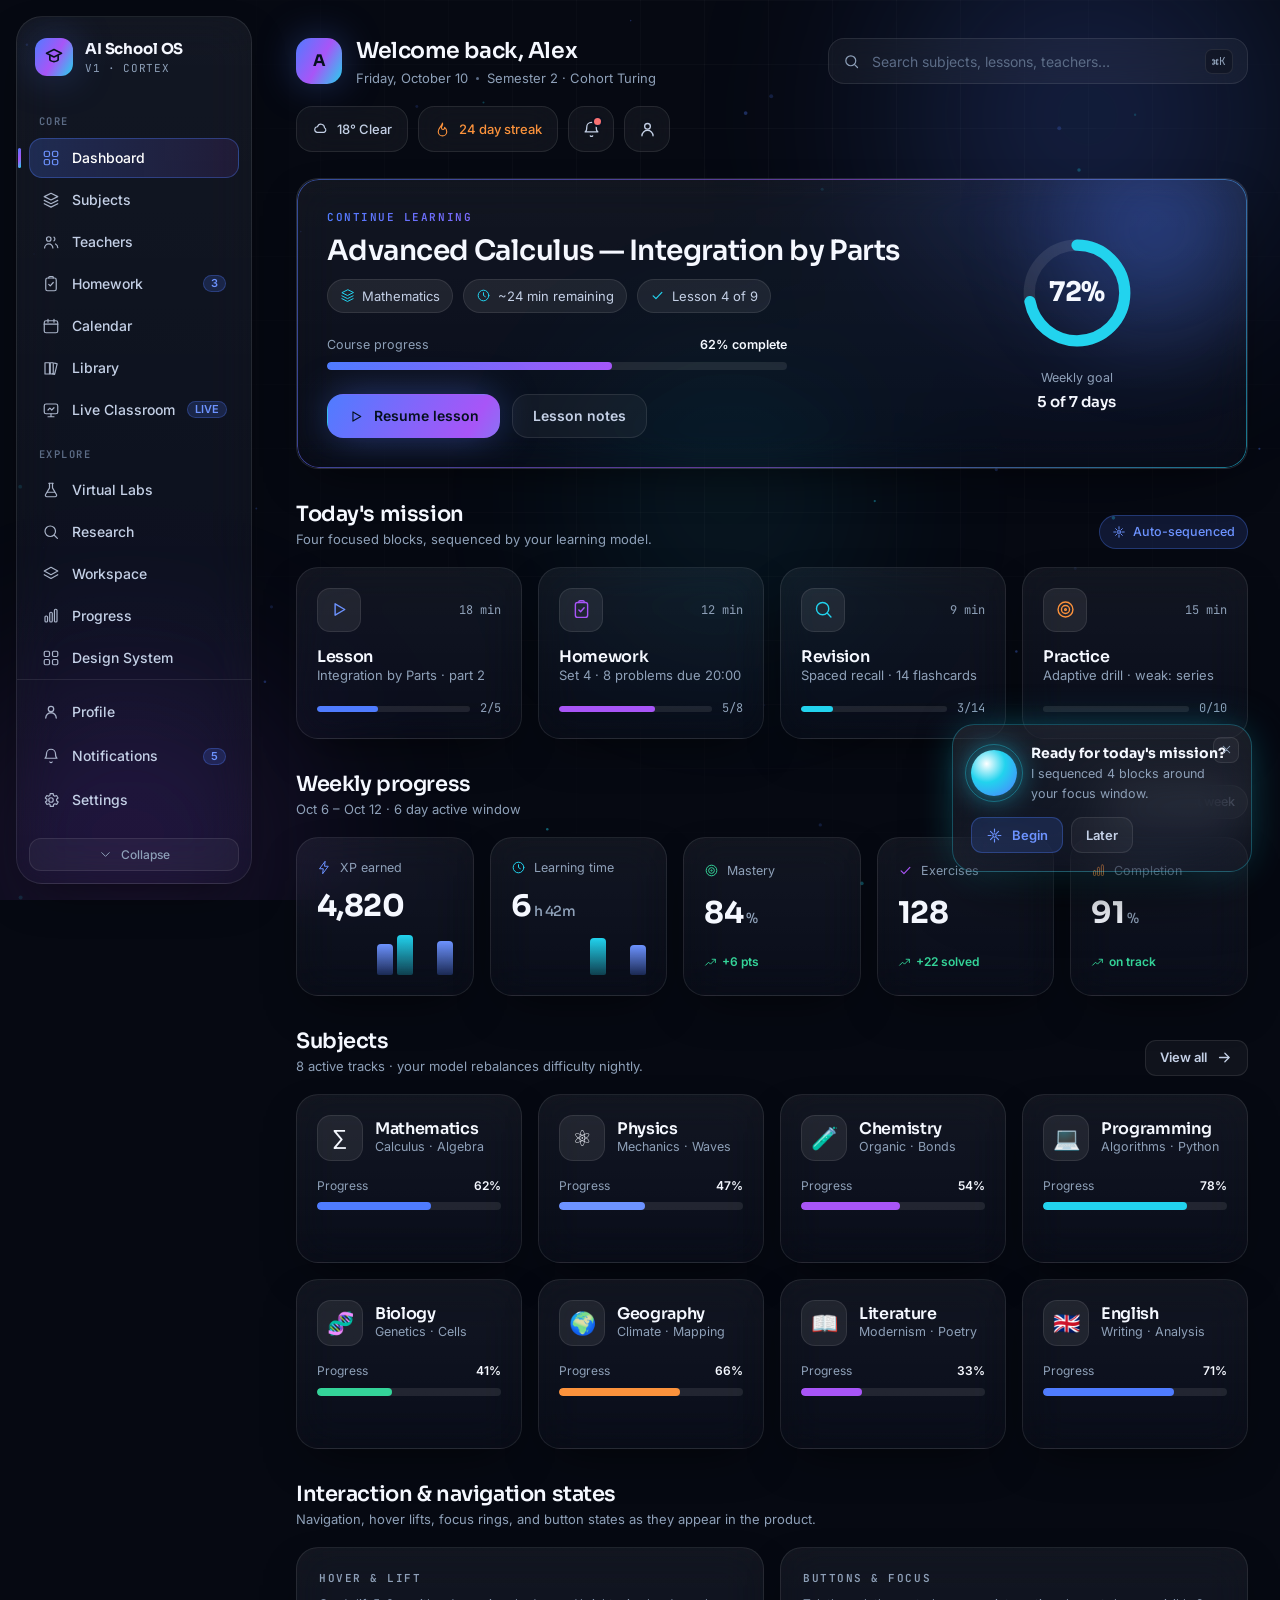
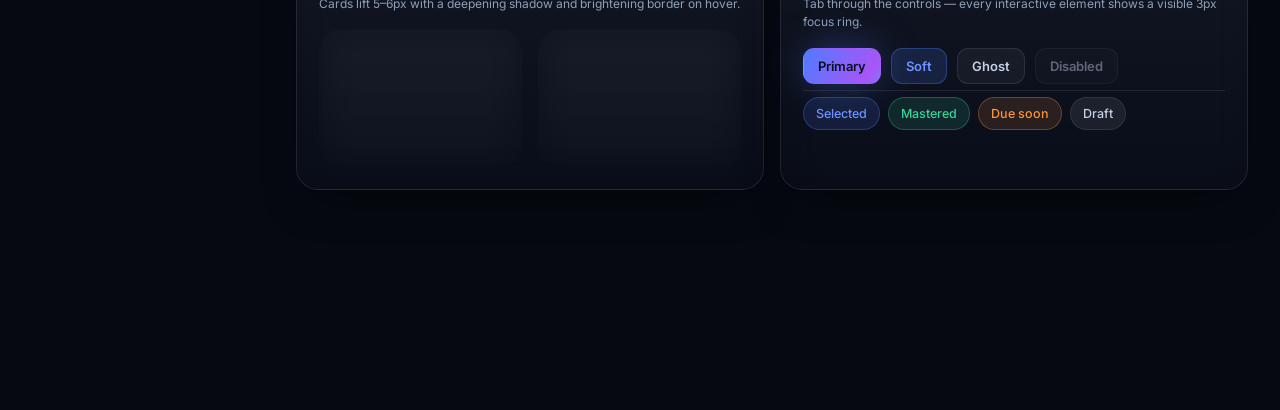
==== commit 7abd5e87: "Update frontend" ====
--- a/index.html
+++ b/index.html
@@ -415,7 +415,8 @@
 .companion .close { position: absolute; top: 12px; right: 12px; width: 26px; height: 26px; border-radius: 8px; border: 1px solid var(--border); background: var(--glass); color: var(--muted); display: grid; place-items: center; cursor: pointer; }
 .companion .close svg { width: 13px; height: 13px; }
 .companion .close:hover { color: var(--text); }
-.companion.hide { opacity: 0; transform: translateY(12px); pointer-events: none; transition: all var(--motion-base) var(--ease); }
+.companion.hide { opacity: 0; transform: translateY(12px); pointer-events: none; transition: opacity 200ms var(--ease), transform 200ms var(--ease); }
+.companion.dismissed { display: none !important; }
 
 /* ---------- design system view ---------- */
 .ds-swatches { display: grid; grid-template-columns: repeat(auto-fill, minmax(140px,1fr)); gap: 12px; }
@@ -810,8 +811,8 @@
 .calendar-grid { display:grid; grid-template-columns:repeat(7,minmax(0,1fr)); gap:8px; }.calendar-grid .dow { color:var(--muted); font:600 11px var(--font-mono); text-align:center; padding-bottom:4px; }.calendar-day { min-height:92px; padding:8px; border:1px solid var(--border); border-radius:12px; background:var(--glass); color:var(--fg-2); font-size:12px; }.calendar-day.today { border-color:rgba(79,124,255,.55); background:rgba(79,124,255,.12); }.calendar-day .event { display:block; padding:4px 6px; margin-top:6px; overflow:hidden; text-overflow:ellipsis; white-space:nowrap; border-radius:6px; color:var(--primary-soft); background:rgba(79,124,255,.16); font-size:10px; }.calendar-day .event.due { color:var(--warning); background:rgba(251,146,60,.12); }
 .library-hero { display:grid; grid-template-columns:minmax(0,1.4fr) minmax(250px,.6fr); gap:16px; }.continue-card { padding:20px; display:grid; gap:14px; border-color:rgba(34,211,238,.28); }.continue-card .resource-ico { width:48px; height:48px; color:var(--accent); }
 .settings-list { display:grid; gap:0; }.setting-row { display:flex; align-items:center; gap:14px; padding:15px 0; border-bottom:1px solid var(--border); }.setting-row:last-child { border:0; }.setting-row .copy { flex:1; min-width:0; }.setting-row .copy b,.setting-row .copy span { display:block; }.setting-row .copy b { font-size:13.5px; }.setting-row .copy span { color:var(--muted); font-size:12px; margin-top:2px; }.switch { width:42px; height:24px; border:0; border-radius:999px; padding:3px; background:rgba(255,255,255,.16); cursor:pointer; transition:background var(--motion-fast) var(--ease); }.switch i { display:block; width:18px; height:18px; border-radius:50%; background:var(--fg-2); transition:transform var(--motion-fast) var(--ease); }.switch[aria-pressed="true"] { background:var(--primary); }.switch[aria-pressed="true"] i { transform:translateX(18px); background:#fff; }
-.profile-hero { display:flex; gap:18px; align-items:center; padding:24px; }.profile-avatar { width:74px; height:74px; border-radius:24px; display:grid; place-items:center; flex:none; background:var(--grad-brand); color:#06111f; font:700 26px var(--font-display); box-shadow:var(--glow-primary); }.profile-hero h1 { font-size:var(--t-xl); }.profile-hero p { color:var(--muted); font-size:13px; margin-top:5px; }
-.achievement { display:flex; align-items:center; gap:12px; padding:12px 0; border-bottom:1px solid var(--border); }.achievement:last-child { border:0; }.achievement .badge-orb { width:36px; height:36px; border-radius:50%; display:grid; place-items:center; background:rgba(168,85,247,.16); border:1px solid rgba(168,85,247,.34); color:var(--secondary); }
+.profile-hero { display:flex; gap:18px; align-items:flex-start; padding:24px; }.profile-avatar { width:74px; height:74px; border-radius:24px; display:grid; place-items:center; flex:none; background:var(--grad-brand); color:#06111f; font:700 26px var(--font-display); box-shadow:var(--glow-primary); flex-shrink:0; }.profile-hero .hero-text { min-width:0; flex:1; }.profile-hero h1 { font-size:var(--t-xl); }.profile-hero p { color:var(--muted); font-size:13px; margin-top:5px; }
+.achievement { display:flex; align-items:flex-start; gap:12px; padding:12px 0; border-bottom:1px solid var(--border); }.achievement:last-child { border:0; padding-bottom:0; }.achievement .badge-orb { width:32px; height:32px; border-radius:50%; display:grid; place-items:center; background:rgba(168,85,247,.16); border:1px solid rgba(168,85,247,.34); color:var(--secondary); flex-shrink:0; }.achievement .badge-orb svg { width:16px; height:16px; }.achievement .achievement-text { min-width:0; flex:1; }.achievement .achievement-text b { display:block; font-size:13.5px; line-height:1.3; }.achievement .achievement-text p { display:block; color:var(--muted); font-size:12px; margin-top:2px; line-height:1.4; }
 .search-results { display:grid; gap:10px; }.search-result { text-align:left; width:100%; display:flex; align-items:center; gap:12px; padding:14px; border:1px solid var(--border); border-radius:14px; background:var(--glass); color:var(--text); cursor:pointer; }.search-result:hover { border-color:var(--border-strong); background:var(--glass-2); }.search-result svg { width:18px; height:18px; color:var(--primary-soft); flex:none; }
 .toast-region { position:fixed; right:24px; bottom:24px; z-index:120; display:grid; gap:8px; pointer-events:none; }.toast { max-width:340px; padding:12px 14px; border:1px solid rgba(79,124,255,.45); border-radius:14px; background:rgba(10,17,32,.94); color:var(--text); box-shadow:var(--shadow-lift); font-size:13px; animation:riseIn var(--motion-base) var(--ease) both; }
 .draw-canvas { position:absolute; inset:0; width:100%; height:100%; touch-action:none; cursor:crosshair; z-index:2; }.cls-board > :not(.draw-canvas):not(.board-grid) { z-index:3; }.cls-board .board-grid { z-index:1; }.cls-board.drawing .formula,.cls-board.drawing .teacher-presence { pointer-events:none; }
@@ -1553,7 +1554,7 @@
       var matches = subjects.filter(function (s) { return !q || (s.n + " " + s.s + " " + s.teacher).toLowerCase().indexOf(q.toLowerCase()) !== -1; }).slice(0, 6);
       html = moduleHead("Search", q ? 'Results for “' + escapeHtml(q) + '”' : "Search subjects, lessons, teachers, and resources.") + '<div class="search-results">' + (matches.length ? matches.map(function (s) { return '<button class="search-result" data-goview="subject" data-subject="' + s.id + '">' + icon("search") + '<span class="task-copy"><b>' + s.n + '</b><span>' + s.s + ' · ' + s.teacher + '</span></span><span class="tag">Subject</span></button>'; }).join("") : '<article class="card module-card"><h3>No matching resources yet</h3><p>Try a subject, lesson topic, teacher name, or resource type.</p></article>') + '</div>';
     } else if (name === "profile") {
-      html = moduleHead("Profile", "Your learning identity, achievements, and study rhythm.", '<button class="btn btn-ghost btn-sm" data-goview="settings">Edit preferences</button>') + '<article class="card profile-hero"><span class="profile-avatar">AR</span><div><h1>Alex Rivera</h1><p>Cohort Turing · Semester 2 · Learning since September 2026</p><div class="tag-row" style="margin-top:12px"><span class="tag color">Level 18</span><span class="tag ok">24 day streak</span></div></div></article><section class="section"><div class="module-grid"><article class="card module-card"><p class="eyebrow">Learning time</p><h2>42h 18m</h2><p>Focused study this semester.</p></article><article class="card module-card"><p class="eyebrow">Mastery</p><h2>84%</h2><p>Across 10 active subject tracks.</p></article><article class="card module-card"><p class="eyebrow">XP earned</p><h2>18,420</h2><p>2,180 XP to the next level.</p></article></div></section><section class="section"><div class="module-grid sidebar"><article class="card module-card"><h3>Recent achievements</h3><div class="achievement"><span class="badge-orb">' + icon("target") + '</span><div><b>Precision learner</b><p>Five checkpoint scores above 90%.</p></div></div><div class="achievement"><span class="badge-orb">' + icon("flame") + '</span><div><b>Three-week rhythm</b><p>Studied on 24 consecutive days.</p></div></div><div class="achievement"><span class="badge-orb">' + icon("book") + '</span><div><b>Deep reader</b><p>Finished six supporting resources.</p></div></div></article><aside class="card module-card"><h3>Learning goal</h3><p>Complete the Integration Techniques roadmap by October 24.</p><div class="bar"><i data-w="62"></i></div><span class="hint">62% complete</span><button class="btn btn-soft btn-sm" data-goview="subject">View roadmap</button></aside></div></section>';
+      html = moduleHead("Profile", "Your learning identity, achievements, and study rhythm.", '<button class="btn btn-ghost btn-sm" data-goview="settings">Edit preferences</button>') + '<article class="card profile-hero"><span class="profile-avatar">AR</span><div class="hero-text"><h1>Alex Rivera</h1><p>Cohort Turing · Semester 2 · Learning since September 2026</p><div class="tag-row" style="margin-top:12px"><span class="tag color">Level 18</span><span class="tag ok">24 day streak</span></div></div></article><section class="section"><div class="module-grid"><article class="card module-card"><p class="eyebrow">Learning time</p><h2>42h 18m</h2><p>Focused study this semester.</p></article><article class="card module-card"><p class="eyebrow">Mastery</p><h2>84%</h2><p>Across 10 active subject tracks.</p></article><article class="card module-card"><p class="eyebrow">XP earned</p><h2>18,420</h2><p>2,180 XP to the next level.</p></article></div></section><section class="section"><div class="module-grid sidebar"><article class="card module-card"><h3>Recent achievements</h3><div class="achievement"><span class="badge-orb">' + icon("target") + '</span><div class="achievement-text"><b>Precision learner</b><p>Five checkpoint scores above 90%.</p></div></div><div class="achievement"><span class="badge-orb">' + icon("flame") + '</span><div class="achievement-text"><b>Three-week rhythm</b><p>Studied on 24 consecutive days.</p></div></div><div class="achievement"><span class="badge-orb">' + icon("book") + '</span><div class="achievement-text"><b>Deep reader</b><p>Finished six supporting resources.</p></div></div></article><aside class="card module-card"><h3>Learning goal</h3><p>Complete the Integration Techniques roadmap by October 24.</p><div class="bar"><i data-w="62"></i></div><span class="hint">62% complete</span><button class="btn btn-soft btn-sm" data-goview="subject">View roadmap</button></aside></div></section>';
     }
     root.innerHTML = html;
   }
@@ -1685,7 +1686,21 @@
   /* ---------- companion ---------- */
   var companion = document.getElementById("companion");
   var cc = document.getElementById("companionClose");
-  if (cc) cc.addEventListener("click", function () { companion.classList.add("hide"); });
+  // Check if previously dismissed
+  var wasDismissed = false;
+  try { wasDismissed = localStorage.getItem("companion-dismissed") === "1"; } catch (err) {}
+  if (wasDismissed) {
+    companion.classList.add("dismissed");
+  }
+  if (cc) cc.addEventListener("click", function () {
+    companion.classList.add("hide");
+    companion.addEventListener("transitionend", function onEnd() {
+      companion.classList.remove("hide");
+      companion.classList.add("dismissed");
+      companion.removeEventListener("transitionend", onEnd);
+    });
+    try { localStorage.setItem("companion-dismissed", "1"); } catch (err) {}
+  });
 
   /* ---------- animations ---------- */
   function activateBars(scope) {
